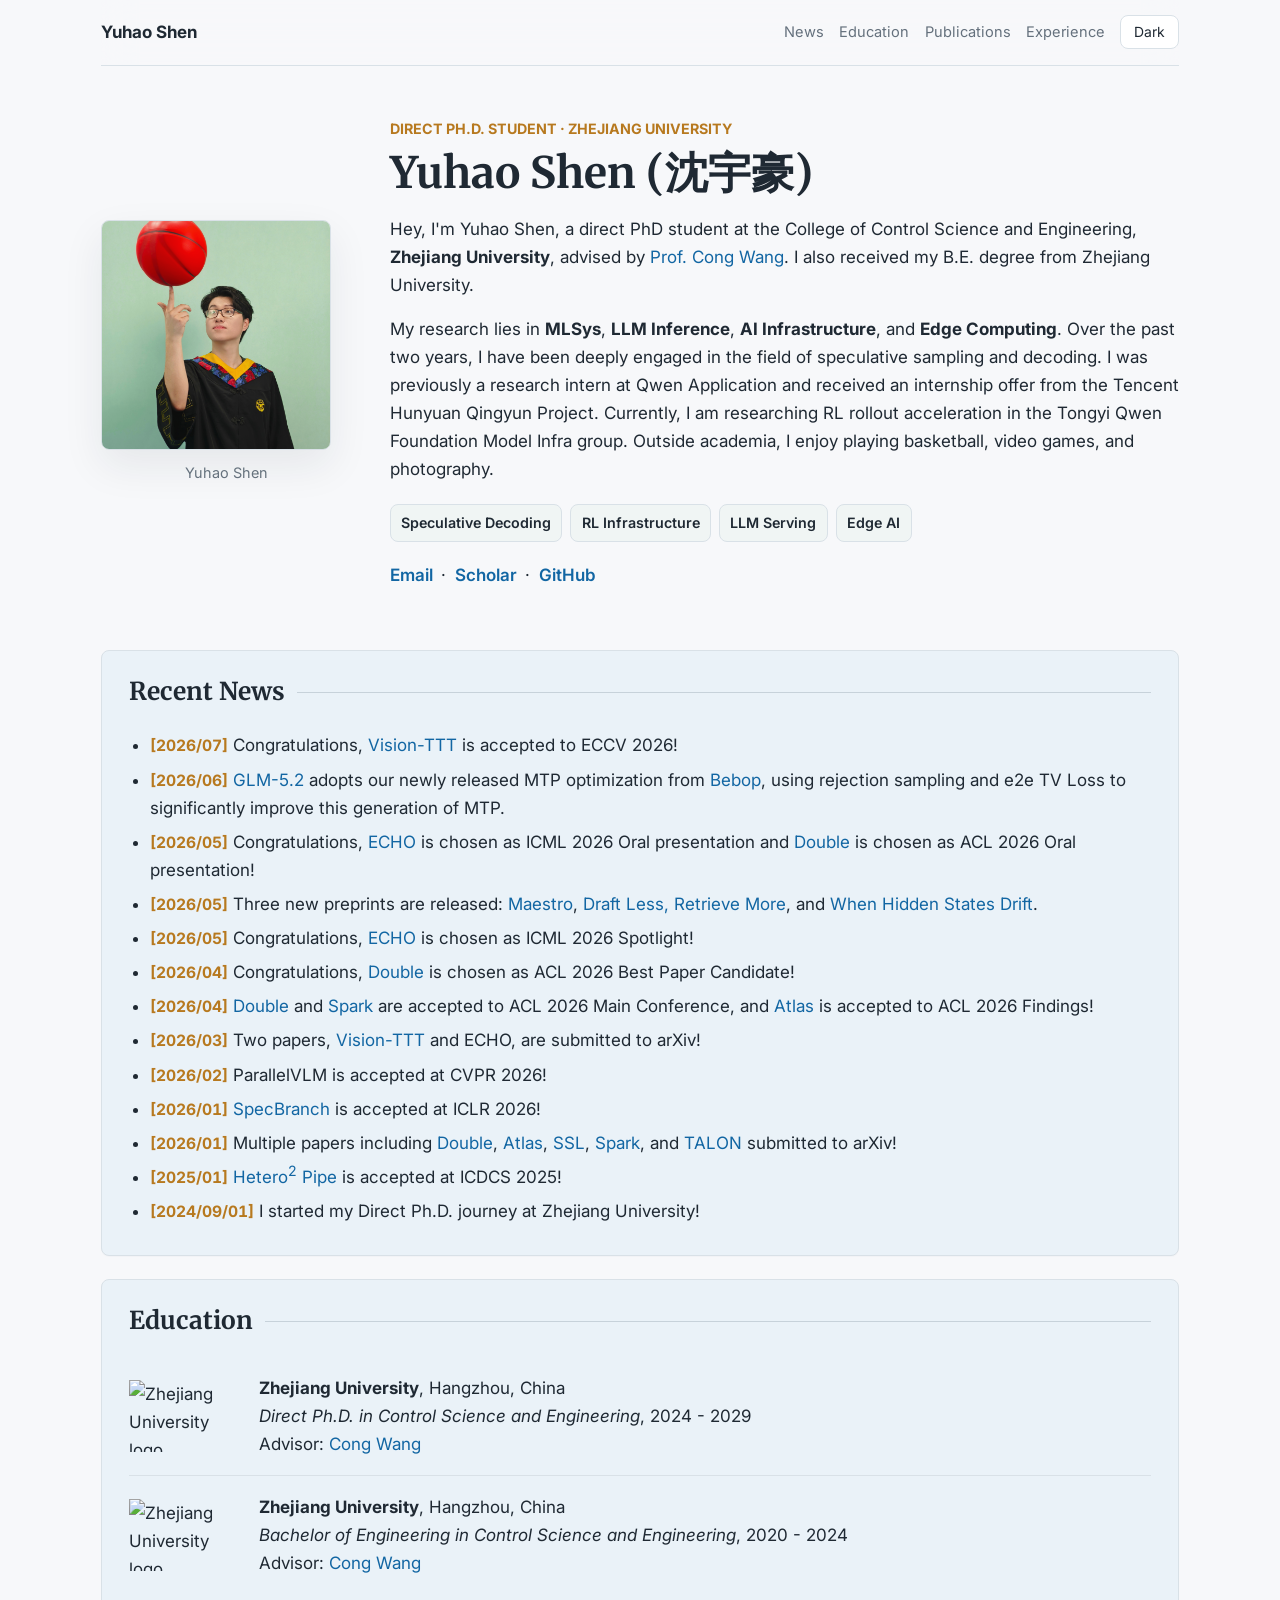
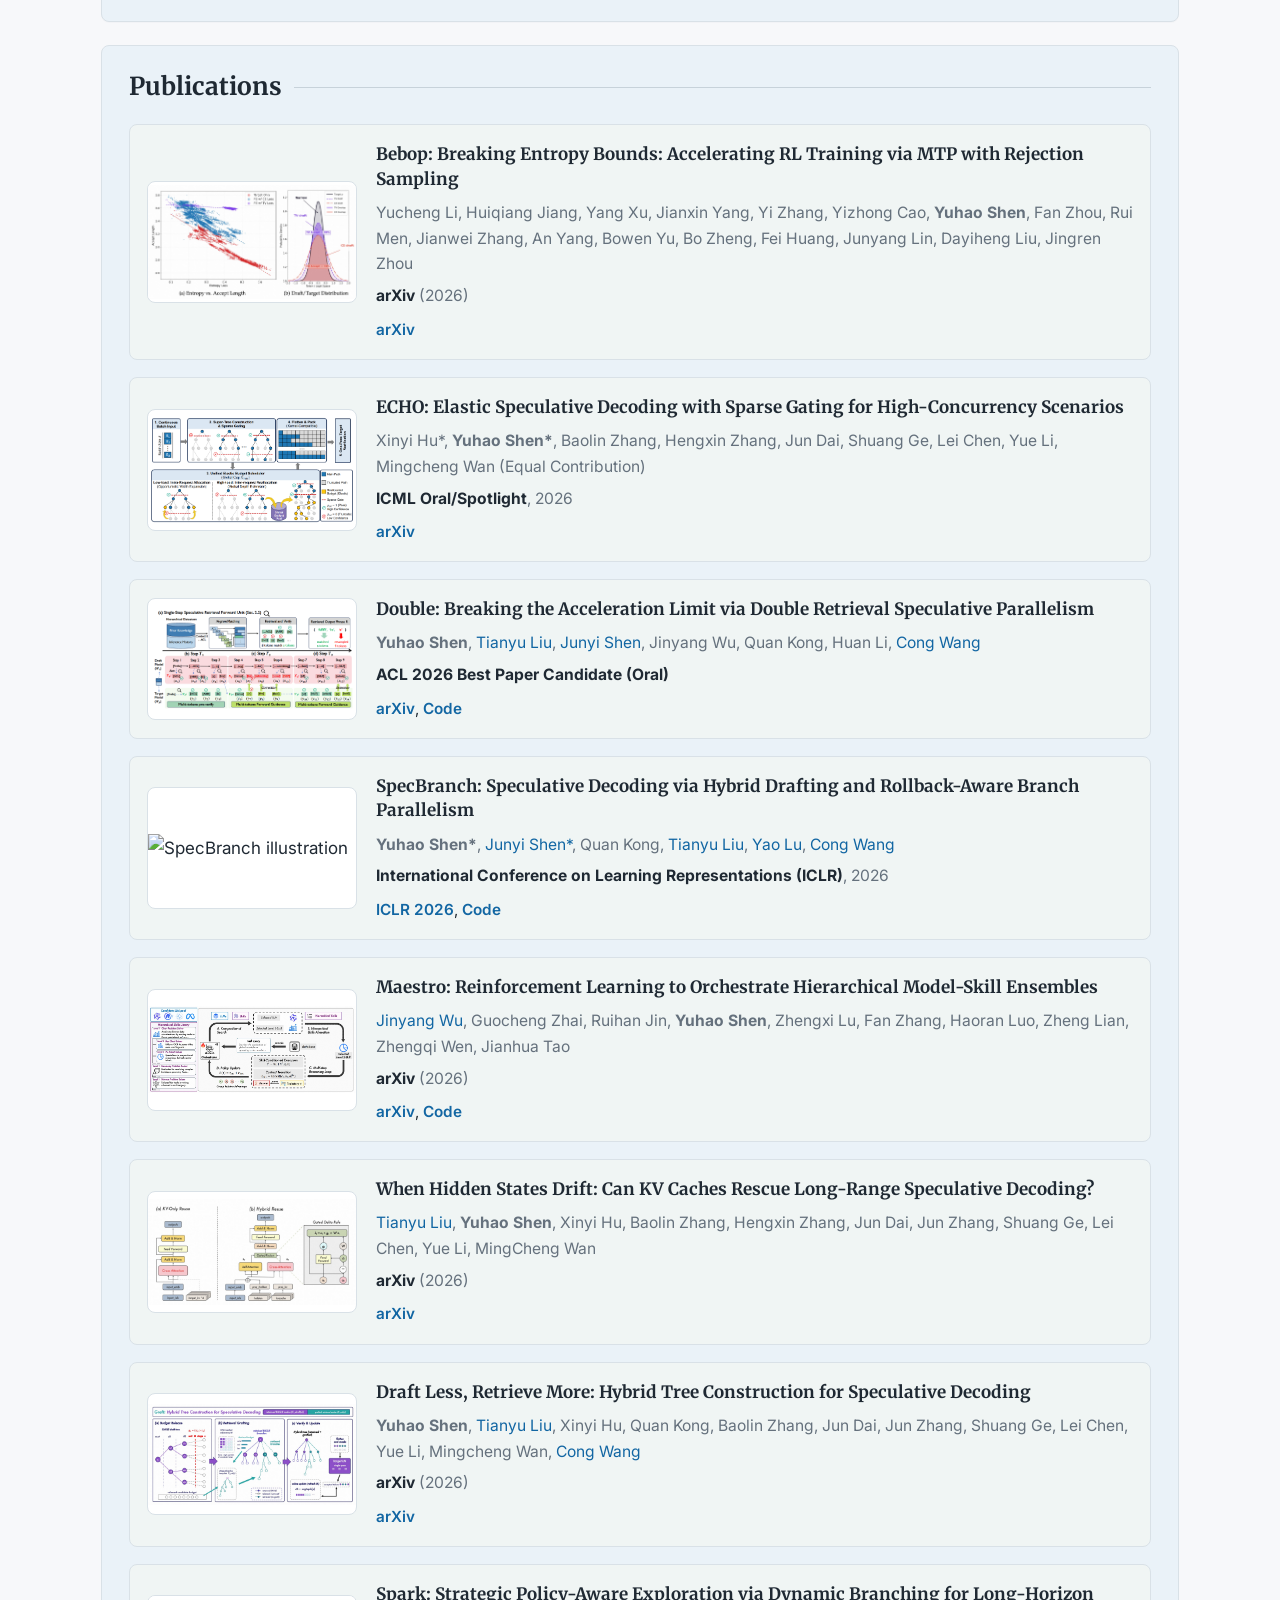
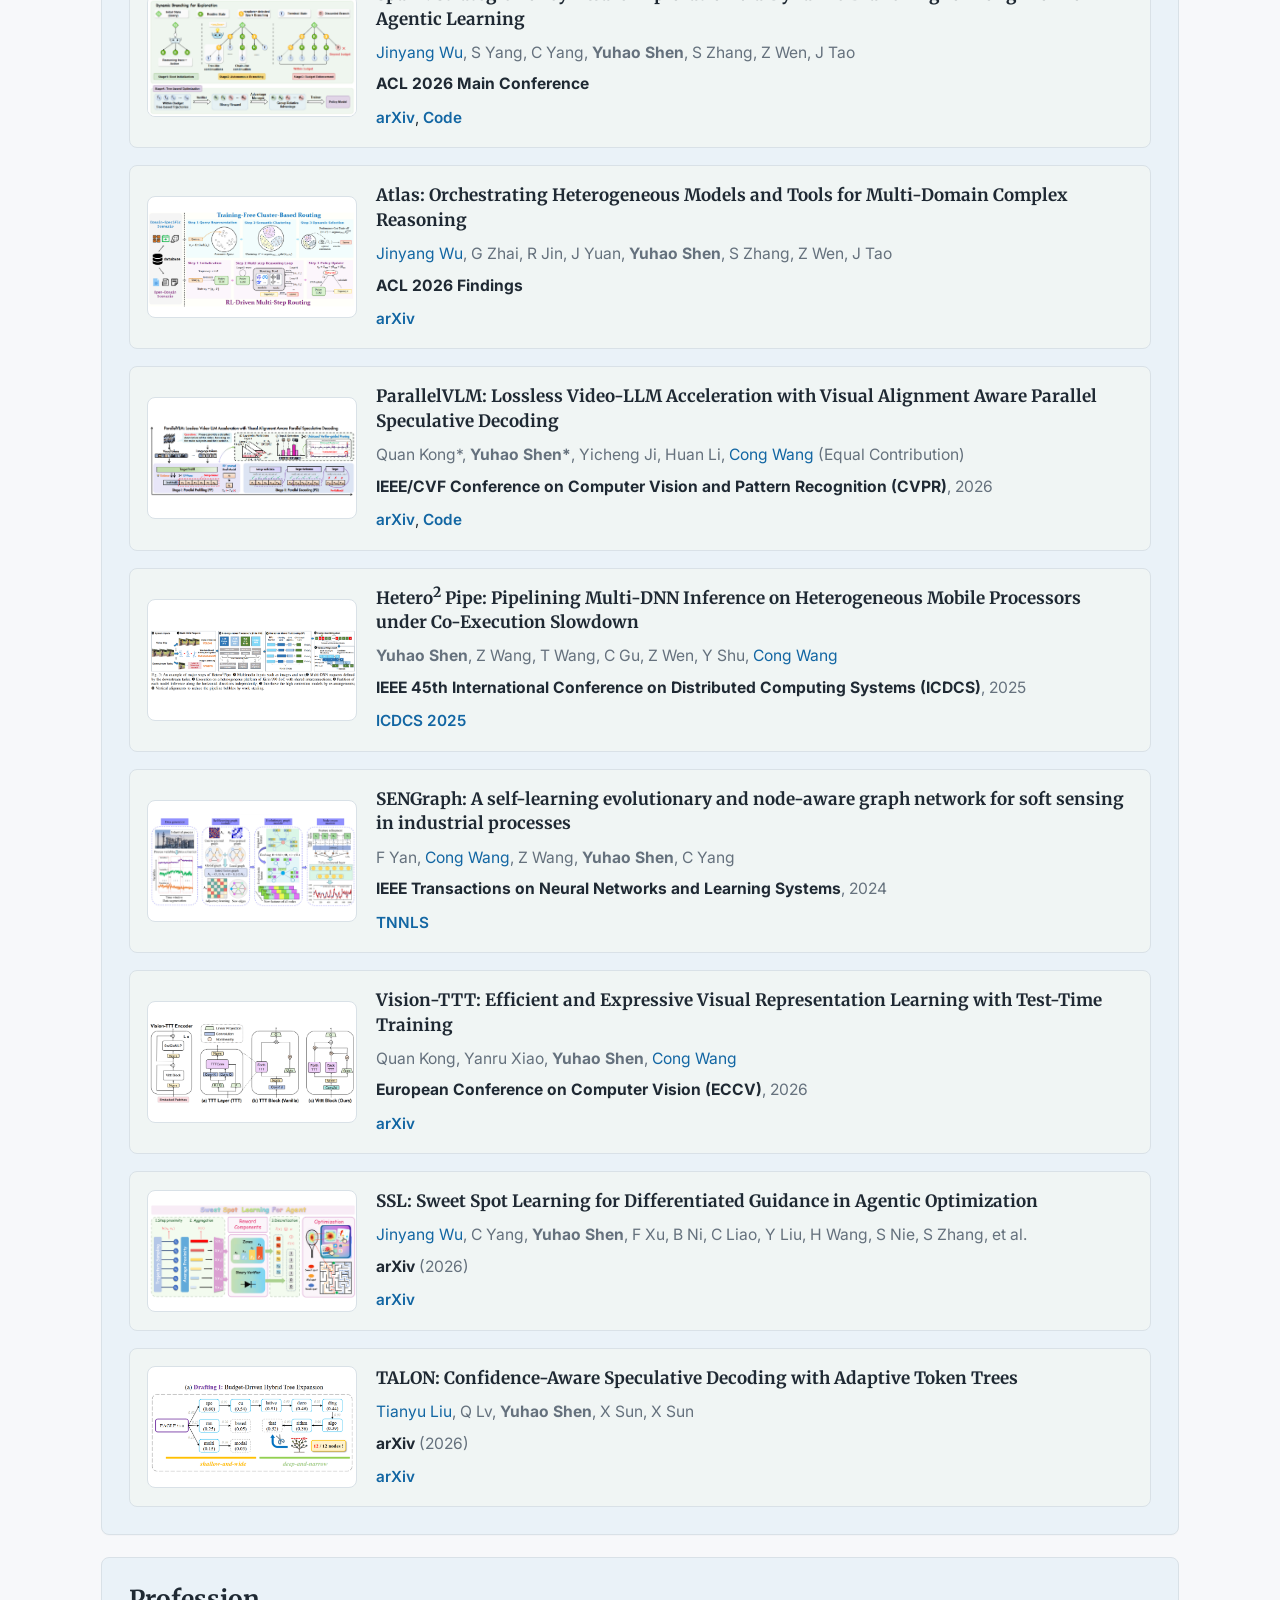
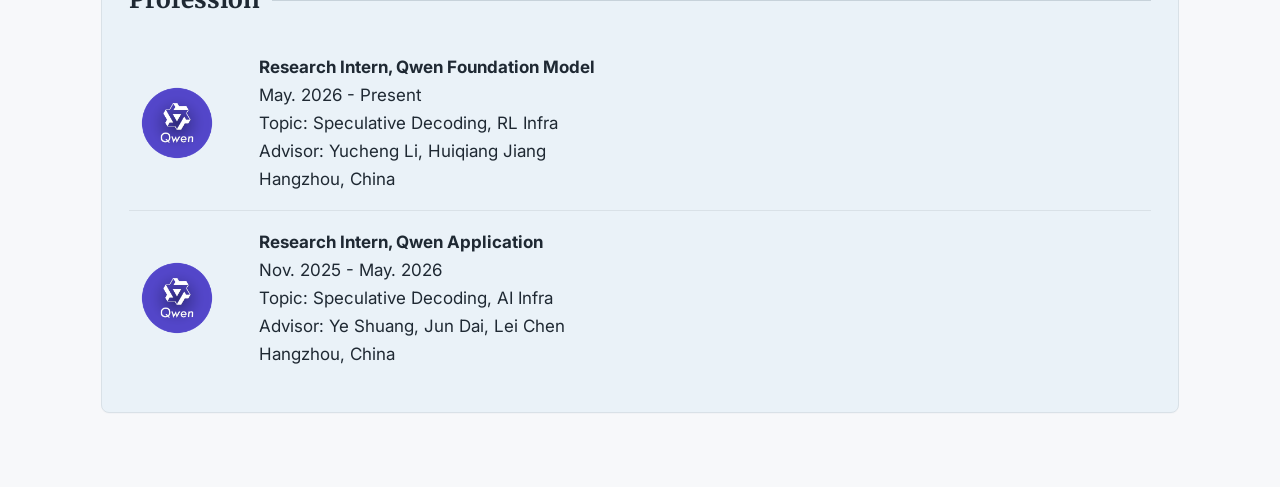
==== index.html @ 91191cd2 "Update index.html with new publications and experience Added recent publications and updated profess" ====
<!DOCTYPE html>
<html lang="en">
<head>
<meta charset="utf-8" />
<title>Yuhao Shen - Academic Homepage</title>
<meta name="author" content="Yuhao Shen - Academic Homepage" />
<meta name="viewport" content="width=device-width, initial-scale=1" />
<meta
name="description"
content="Yuhao Shen (沈宇豪) — PhD student at Zhejiang University. Research in MLSys, LLM Inference, AI Infra, and Edge Computing."
/>

<link rel="icon" href="images/sylvan.png" type="image/jpeg" />

<link rel="preconnect" href="https://fonts.googleapis.com" />
<link rel="preconnect" href="https://fonts.gstatic.com" crossorigin />
<link
href="https://fonts.googleapis.com/css2?family=Inter:wght@400;500;600;700&family=Merriweather:wght@700&display=swap"
rel="stylesheet"
/>

<link rel="stylesheet" href="style.css" />
<meta name="google-site-verification" content="jGZtbzDsMzhTJ9LyRMdwN2F6Ty2op1Zt8nZ1TIKP6ic" />
</head>

<body>
<div class="wrapper">
<nav class="site-nav" aria-label="Primary navigation">
<a href="#name" class="brand">Yuhao Shen</a>
<div class="nav-links">
<a href="#news-heading">News</a>
<a href="#edu-heading">Education</a>
<a href="#pubs-heading">Publications</a>
<a href="#prof-heading">Experience</a>
<button class="mode-toggle" aria-label="Toggle dark mode" title="Toggle dark mode">Dark mode</button>
</div>
</nav>

<header class="personal-intro" aria-labelledby="name">
<figure>
<img src="images/sylvan.png" alt="Portrait of Yuhao Shen" class="profile-img" />
<figcaption class="caption">Yuhao Shen</figcaption>
</figure>
<div>
<p class="eyebrow">Direct Ph.D. Student · Zhejiang University</p>
<h1 id="name" class="name">Yuhao Shen (沈宇豪)</h1>
<p>
Hey, I'm Yuhao Shen, a direct PhD student at the College of Control Science and Engineering,
<strong>Zhejiang University</strong>, advised by
<a href="https://cwang-zju.github.io/">Prof. Cong Wang</a>. I also received my B.E. degree from Zhejiang University.
</p>
<p>
My research lies in <strong>MLSys</strong>, <strong>LLM Inference</strong>, <strong>AI Infrastructure</strong>, and <strong>Edge Computing</strong>. Over the past two years, I have been deeply engaged in the field of speculative sampling and decoding. I was previously a research intern at Qwen Application and received an internship offer from the Tencent Hunyuan Qingyun Project. Currently, I am researching RL rollout acceleration in the Tongyi Qwen Foundation Model Infra group. Outside academia, I enjoy playing basketball, video games, and photography.
</p>
<p class="research-tags" aria-label="Research interests">
<span>Speculative Decoding</span>
<span>RL Infrastructure</span>
<span>LLM Serving</span>
<span>Edge AI</span>
</p>
<p class="links contact-links">
<a href="mailto:riven@zju.edu.cn" aria-label="Email Yuhao">Email</a>
<span aria-hidden="true">·</span>
<a href="https://scholar.google.com/citations?hl=en&view_op=list_works&gmla=AF9nlQsdMchDuK38CHVbZO1jfmz5vIj4iIdiQG4XSdu5_1qf25xn3a2pVOdxedWczCwXKYJRoxBAWXkoalbwnm8R1_ie&user=kYveqcQAAAAJ">Scholar</a>
<span aria-hidden="true">·</span>
<a href="https://github.com/Sylvan820">GitHub</a>
</p>
</div>
</header>

<section class="news" aria-labelledby="news-heading">
<h2 id="news-heading">Recent News</h2>
<ul class="news-list">
<li>
<time datetime="2026-07-02">[2026/07]</time> Congratulations, <a href="https://arxiv.org/abs/2603.00518">Vision-TTT</a> is accepted to ECCV 2026!
</li>
<li>
<time datetime="2026-06-17">[2026/06]</time> <a href="https://z.ai/blog/glm-5.2">GLM-5.2</a> adopts our newly released MTP optimization from <a href="https://arxiv.org/abs/2606.12370">Bebop</a>, using rejection sampling and e2e TV Loss to significantly improve this generation of MTP.
</li>
<li>
<time datetime="2026-05-24">[2026/05]</time> Congratulations, <a href="https://arxiv.org/abs/2604.09603">ECHO</a> is chosen as ICML 2026 Oral presentation and <a href="https://arxiv.org/abs/2601.05524">Double</a> is chosen as ACL 2026 Oral presentation!
</li>
<li>
<time datetime="2026-05-21">[2026/05]</time> Three new preprints are released: <a href="https://arxiv.org/abs/2605.22177">Maestro</a>, <a href="https://arxiv.org/abs/2605.20104">Draft Less, Retrieve More</a>, and <a href="https://arxiv.org/abs/2604.26412">When Hidden States Drift</a>.
</li>
<li>
<time datetime="2026-05-02">[2026/05]</time> Congratulations, <a href="https://arxiv.org/abs/2604.09603">ECHO</a> is chosen as ICML 2026 Spotlight!
</li>
<li>
<time datetime="2026-04-17">[2026/04]</time> Congratulations, <a href="https://arxiv.org/abs/2601.05524">Double</a> is chosen as ACL 2026 Best Paper Candidate!
</li>
<li>
<time datetime="2026-04-07">[2026/04]</time> <a href="https://arxiv.org/abs/2601.05524">Double</a> and <a href="https://arxiv.org/abs/2601.20209">Spark</a> are accepted to ACL 2026 Main Conference, and <a href="https://arxiv.org/abs/2601.03872">Atlas</a> is accepted to ACL 2026 Findings!
</li>
<li>
<time datetime="2026-03-11">[2026/03]</time> Two papers, <a href="https://arxiv.org/abs/2603.00518">Vision-TTT</a> and ECHO, are submitted to arXiv!
</li>
<li>
<time datetime="2026-02-21">[2026/02]</time> ParallelVLM is accepted at CVPR 2026!
</li>
<li>
<time datetime="2026-01-26">[2026/01]</time> <a href="https://arxiv.org/abs/2506.01979">SpecBranch</a> is accepted at ICLR 2026!
</li>
<li>
<time datetime="2026-01-20">[2026/01]</time> Multiple papers including <a href="https://arxiv.org/abs/2601.05524">Double</a>, <a href="https://arxiv.org/abs/2601.03872">Atlas</a>, <a href="https://arxiv.org/abs/2601.22491">SSL</a>, <a href="https://arxiv.org/abs/2601.20209">Spark</a>, and <a href="https://arxiv.org/abs/2601.07353">TALON</a> submitted to arXiv!
</li>
<li>
<time datetime="2025-01-01">[2025/01]</time> <a href="https://ieeexplore.ieee.org/abstract/document/11183832">Hetero<sup>2</sup> Pipe</a> is accepted at ICDCS 2025!
</li>
<li>
<time datetime="2024-09-01">[2024/09/01]</time> I started my Direct Ph.D. journey at Zhejiang University!
</li>
</ul>
</section>

<section class="education" aria-labelledby="edu-heading">
<h2 id="edu-heading">Education</h2>
<table class="edu-table" role="table">
<tbody>
<tr>
<td class="logo-cell">
<img src="images/zju.png" alt="Zhejiang University logo" class="logo-img" />
</td>
<td>
<strong>Zhejiang University</strong>, Hangzhou, China<br />
<em>Direct Ph.D. in Control Science and Engineering</em>, 2024 - 2029<br />
Advisor: <a href="https://cwang-zju.github.io/">Cong Wang</a>
</td>
</tr>
<tr>
<td class="logo-cell">
<img src="images/zju.png" alt="Zhejiang University logo" class="logo-img" />
</td>
<td>
<strong>Zhejiang University</strong>, Hangzhou, China<br />
<em>Bachelor of Engineering in Control Science and Engineering</em>, 2020 - 2024<br />
Advisor: <a href="https://cwang-zju.github.io/">Cong Wang</a>
</td>
</tr>
</tbody>
</table>
</section>

<section class="publications" aria-labelledby="pubs-heading">
<h2 id="pubs-heading">Publications</h2>

<!-- ACCEPTED PAPERS -->
<article class="pub">
<div class="pub-media">
<img src="pubs/bebop.jpg" alt="Bebop MTP illustration" />
</div>
<div class="pub-body">
<h3 class="papertitle">
Bebop: Breaking Entropy Bounds: Accelerating RL Training via MTP with Rejection Sampling
</h3>
<p class="authors">
Yucheng Li, Huiqiang Jiang, Yang Xu, Jianxin Yang, Yi Zhang, Yizhong Cao, <strong>Yuhao Shen</strong>, Fan Zhou, Rui Men, Jianwei Zhang, An Yang, Bowen Yu, Bo Zheng, Fei Huang, Junyang Lin, Dayiheng Liu, Jingren Zhou
</p>
<p class="venue"><em>arXiv</em> (2026)</p>
<p class="links"><a href="https://arxiv.org/abs/2606.12370">arXiv</a></p>
</div>
</article>

<article class="pub">
<div class="pub-media">
<img src="pubs/echo.png" alt="ECHO illustration" />
</div>
<div class="pub-body">
<h3 class="papertitle">
ECHO: Elastic Speculative Decoding with Sparse Gating for High-Concurrency Scenarios
</h3>
<p class="authors">
Xinyi Hu*, <strong>Yuhao Shen*</strong>, Baolin Zhang, Hengxin Zhang, Jun Dai, Shuang Ge, Lei Chen, Yue Li, Mingcheng Wan (Equal Contribution)
</p>
<p class="venue"><em>ICML Oral/Spotlight</em>, 2026</p>
<p class="links"><a href="https://arxiv.org/abs/2604.09603">arXiv</a></p>
</div>
</article>

<article class="pub">
<div class="pub-media">
<img src="pubs/double1.png" alt="Double illustration" />
</div>
<div class="pub-body">
<h3 class="papertitle">
Double: Breaking the Acceleration Limit via Double Retrieval Speculative Parallelism
</h3>
<p class="authors">
<strong>Yuhao Shen</strong>, <a href="https://github.com/smart-lty">Tianyu Liu</a>, <a href="https://j1shen.github.io/">Junyi Shen</a>, Jinyang Wu, Quan Kong, Huan Li, <a href="https://cwang-zju.github.io/">Cong Wang</a>
</p>
<p class="venue"><em>ACL 2026 Best Paper Candidate (Oral)</em></p>
<p class="links"><a href="https://arxiv.org/abs/2601.05524">arXiv</a>, <a href="https://github.com/Sylvan820/Double1">Code</a></p>
</div>
</article>

<article class="pub">
<div class="pub-media">
<img src="pubs/specbranch.png" alt="SpecBranch illustration" />
</div>
<div class="pub-body">
<h3 class="papertitle">
SpecBranch: Speculative Decoding via Hybrid Drafting and Rollback-Aware Branch Parallelism
</h3>
<p class="authors">
<strong>Yuhao Shen*</strong>, <a href="https://j1shen.github.io/">Junyi Shen*</a>, Quan Kong, <a href="https://github.com/smart-lty">Tianyu Liu</a>, <a href="https://yao.lu/">Yao Lu</a>, <a href="https://cwang-zju.github.io/">Cong Wang</a>
</p>
<p class="venue"><em>International Conference on Learning Representations (ICLR)</em>, 2026</p>
<p class="links"><a href="https://openreview.net/forum?id=BrnlCSqO6n">ICLR 2026</a>, <a href="https://github.com/Sylvan820/Specbranch">Code</a></p>
</div>
</article>

<article class="pub">
<div class="pub-media">
<img src="pubs/maestro.jpg" alt="Maestro illustration" />
</div>
<div class="pub-body">
<h3 class="papertitle">
Maestro: Reinforcement Learning to Orchestrate Hierarchical Model-Skill Ensembles
</h3>
<p class="authors">
<a href="https://huggingface.co/Jinyang23/">Jinyang Wu</a>, Guocheng Zhai, Ruihan Jin, <strong>Yuhao Shen</strong>, Zhengxi Lu, Fan Zhang, Haoran Luo, Zheng Lian, Zhengqi Wen, Jianhua Tao
</p>
<p class="venue"><em>arXiv</em> (2026)</p>
<p class="links"><a href="https://arxiv.org/abs/2605.22177">arXiv</a>, <a href="https://github.com/jinyangwu/Maestro">Code</a></p>
</div>
</article>

<article class="pub">
<div class="pub-media">
<img src="pubs/kvshot.jpg" alt="When Hidden States Drift illustration" />
</div>
<div class="pub-body">
<h3 class="papertitle">
When Hidden States Drift: Can KV Caches Rescue Long-Range Speculative Decoding?
</h3>
<p class="authors">
<a href="https://github.com/smart-lty">Tianyu Liu</a>, <strong>Yuhao Shen</strong>, Xinyi Hu, Baolin Zhang, Hengxin Zhang, Jun Dai, Jun Zhang, Shuang Ge, Lei Chen, Yue Li, MingCheng Wan
</p>
<p class="venue"><em>arXiv</em> (2026)</p>
<p class="links"><a href="https://arxiv.org/abs/2604.26412">arXiv</a></p>
</div>
</article>

<article class="pub">
<div class="pub-media">
<img src="pubs/graft.jpg" alt="Draft Less, Retrieve More illustration" />
</div>
<div class="pub-body">
<h3 class="papertitle">
Draft Less, Retrieve More: Hybrid Tree Construction for Speculative Decoding
</h3>
<p class="authors">
<strong>Yuhao Shen</strong>, <a href="https://github.com/smart-lty">Tianyu Liu</a>, Xinyi Hu, Quan Kong, Baolin Zhang, Jun Dai, Jun Zhang, Shuang Ge, Lei Chen, Yue Li, Mingcheng Wan, <a href="https://cwang-zju.github.io/">Cong Wang</a>
</p>
<p class="venue"><em>arXiv</em> (2026)</p>
<p class="links"><a href="https://arxiv.org/abs/2605.20104">arXiv</a></p>
</div>
</article>

<article class="pub">
<div class="pub-media">
<img src="pubs/spark.png" alt="Spark illustration" />
</div>
<div class="pub-body">
<h3 class="papertitle">
Spark: Strategic Policy-Aware Exploration via Dynamic Branching for Long-Horizon Agentic Learning
</h3>
<p class="authors">
<a href="https://huggingface.co/Jinyang23/">Jinyang Wu</a>, S Yang, C Yang, <strong>Yuhao Shen</strong>, S Zhang, Z Wen, J Tao
</p>
<p class="venue"><em>ACL 2026 Main Conference</em></p>
<p class="links"><a href="https://arxiv.org/abs/2601.20209">arXiv</a>, <a href="https://github.com/jinyangwu/SPARK">Code</a></p>
</div>
</article>

<article class="pub">
<div class="pub-media">
<img src="pubs/atlas.png" alt="Atlas illustration" />
</div>
<div class="pub-body">
<h3 class="papertitle">
Atlas: Orchestrating Heterogeneous Models and Tools for Multi-Domain Complex Reasoning
</h3>
<p class="authors">
<a href="https://huggingface.co/Jinyang23/">Jinyang Wu</a>, G Zhai, R Jin, J Yuan, <strong>Yuhao Shen</strong>, S Zhang, Z Wen, J Tao
</p>
<p class="venue"><em>ACL 2026 Findings</em></p>
<p class="links"><a href="https://arxiv.org/abs/2601.03872">arXiv</a></p>
</div>
</article>

<article class="pub">
<div class="pub-media">
<img src="pubs/parallelvlm.png" alt="ParallelVLM illustration" />
</div>
<div class="pub-body">
<h3 class="papertitle">
ParallelVLM: Lossless Video-LLM Acceleration with Visual Alignment Aware Parallel Speculative Decoding
</h3>
<p class="authors">
Quan Kong*, <strong>Yuhao Shen*</strong>, Yicheng Ji, Huan Li, <a href="https://cwang-zju.github.io/">Cong Wang</a> (Equal Contribution)
</p>
<p class="venue"><em>IEEE/CVF Conference on Computer Vision and Pattern Recognition (CVPR)</em>, 2026</p>
<p class="links"><a href="https://arxiv.org/abs/2603.19610">arXiv</a>, <a href="https://github.com/imKQv/ParallelVLM">Code</a></p>
</div>
</article>

<article class="pub">
<div class="pub-media">
<img src="pubs/heteropipe1.png" alt="Hetero 2 Pipe illustration" />
</div>
<div class="pub-body">
<h3 class="papertitle">
Hetero<sup>2</sup> Pipe: Pipelining Multi-DNN Inference on Heterogeneous Mobile Processors under Co-Execution Slowdown
</h3>
<p class="authors">
<strong>Yuhao Shen</strong>, Z Wang, T Wang, C Gu, Z Wen, Y Shu, <a href="https://cwang-zju.github.io/">Cong Wang</a>
</p>
<p class="venue"><em>IEEE 45th International Conference on Distributed Computing Systems (ICDCS)</em>, 2025</p>
<p class="links"><a href="https://ieeexplore.ieee.org/abstract/document/11183832">ICDCS 2025</a></p>
</div>
</article>

<article class="pub">
<div class="pub-media">
<img src="pubs/sengraph.png" alt="SENGraph illustration" />
</div>
<div class="pub-body">
<h3 class="papertitle">
SENGraph: A self-learning evolutionary and node-aware graph network for soft sensing in industrial processes
</h3>
<p class="authors">
F Yan, <a href="https://cwang-zju.github.io/">Cong Wang</a>, Z Wang, <strong>Yuhao Shen</strong>, C Yang
</p>
<p class="venue"><em>IEEE Transactions on Neural Networks and Learning Systems</em>, 2024</p>
<p class="links"><a href="https://ieeexplore.ieee.org/document/10680054/">TNNLS</a></p>
</div>
</article>

<!-- PREPRINTS / ARXIV -->
<article class="pub">
<div class="pub-media">
<img src="pubs/vittt.png" alt="Vision-TTT illustration" />
</div>
<div class="pub-body">
<h3 class="papertitle">
Vision-TTT: Efficient and Expressive Visual Representation Learning with Test-Time Training
</h3>
<p class="authors">
Quan Kong, Yanru Xiao, <strong>Yuhao Shen</strong>, <a href="https://cwang-zju.github.io/">Cong Wang</a>
</p>
<p class="venue"><em>European Conference on Computer Vision (ECCV)</em>, 2026</p>
<p class="links"><a href="https://arxiv.org/abs/2603.00518">arXiv</a></p>
</div>
</article>

<article class="pub">
<div class="pub-media">
<img src="pubs/ssl.png" alt="SSL illustration" />
</div>
<div class="pub-body">
<h3 class="papertitle">
SSL: Sweet Spot Learning for Differentiated Guidance in Agentic Optimization
</h3>
<p class="authors">
<a href="https://huggingface.co/Jinyang23/">Jinyang Wu</a>, C Yang, <strong>Yuhao Shen</strong>, F Xu, B Ni, C Liao, Y Liu, H Wang, S Nie, S Zhang, et al.
</p>
<p class="venue"><em>arXiv</em> (2026)</p>
<p class="links"><a href="https://arxiv.org/abs/2601.22491">arXiv</a></p>
</div>
</article>

<article class="pub">
<div class="pub-media">
<img src="pubs/talon.png" alt="TALON illustration" />
</div>
<div class="pub-body">
<h3 class="papertitle">
TALON: Confidence-Aware Speculative Decoding with Adaptive Token Trees
</h3>
<p class="authors">
<a href="https://github.com/smart-lty">Tianyu Liu</a>, Q Lv, <strong>Yuhao Shen</strong>, X Sun, X Sun
</p>
<p class="venue"><em>arXiv</em> (2026)</p>
<p class="links"><a href="https://arxiv.org/abs/2601.07353">arXiv</a></p>
</div>
</article>

</section>

<section class="profession" aria-labelledby="prof-heading">
<h2 id="prof-heading">Profession</h2>
<table class="prof-table" role="table">
<tbody>
<tr>
<td class="logo-cell">
<img src="images/qwen.png" alt="Qwen Foundation Model logo" class="logo-img" />
</td>
<td>
<strong>Research Intern, Qwen Foundation Model</strong><br />
May. 2026 - Present<br />
Topic: Speculative Decoding, RL Infra<br />
Advisor: Yucheng Li, Huiqiang Jiang<br />
Hangzhou, China
</td>
</tr>
<tr>
<td class="logo-cell">
<img src="images/qwen.png" alt="Qwen Application logo" class="logo-img" />
</td>
<td>
<strong>Research Intern, Qwen Application</strong><br />
Nov. 2025 - May. 2026<br />
Topic: Speculative Decoding, AI Infra<br />
Advisor: Ye Shuang, Jun Dai, Lei Chen<br />
Hangzhou, China
</td>
</tr>
</tbody>
</table>
</section>

</div>

<script>
(function () {
const ROOT = document.documentElement;
const modeBtn = document.querySelector(".mode-toggle");
const MODE_KEY = "theme-preference";

const prefersDark =
window.matchMedia && window.matchMedia("(prefers-color-scheme: dark)").matches;
const savedMode = localStorage.getItem(MODE_KEY);
const startDark = savedMode ? savedMode === "dark" : prefersDark;

function applyMode(dark) {
ROOT.classList.toggle("dark-mode", dark);
if (modeBtn) {
modeBtn.textContent = dark ? "Light" : "Dark";
modeBtn.setAttribute("aria-label", dark ? "Toggle light mode" : "Toggle dark mode");
modeBtn.title = dark ? "Light mode" : "Dark mode";
}
}

applyMode(startDark);

modeBtn &&
modeBtn.addEventListener("click", () => {
const isDark = !ROOT.classList.contains("dark-mode");
applyMode(isDark);
localStorage.setItem(MODE_KEY, isDark ? "dark" : "light");
});
})();
</script>
</body>
</html>
---- style.css ----
:root {
  color-scheme: light;
  --bg: #f7f8fa;
  --surface: #ffffff;
  --surface-soft: #f0f5f4;
  --text: #1f2933;
  --muted: #65717d;
  --border: #d9e1e7;
  --rule: #c7d2da;
  --link: #1266a3;
  --link-hover: #0f766e;
  --accent: #b7791f;
  --shadow: 0 16px 40px rgba(31, 41, 51, 0.08);
}

html.dark-mode {
  color-scheme: dark;
  --bg: #111827;
  --surface: #17202b;
  --surface-soft: #1f2a36;
  --text: #eef2f5;
  --muted: #a9b4bf;
  --border: #334155;
  --rule: #475569;
  --link: #7dd3fc;
  --link-hover: #5eead4;
  --accent: #f4c96b;
  --shadow: 0 18px 44px rgba(0, 0, 0, 0.25);
}

* {
  box-sizing: border-box;
}

html {
  scroll-behavior: smooth;
  font-size: 17px;
}

body {
  margin: 0;
  font-family: "Inter", -apple-system, BlinkMacSystemFont, "Segoe UI", sans-serif;
  font-size: 1rem;
  line-height: 1.65;
  color: var(--text);
  background: var(--bg);
}

a {
  color: var(--link);
  text-decoration: none;
  text-underline-offset: 0.18em;
}

a:hover,
a:focus {
  color: var(--link-hover);
  text-decoration: underline;
}

img {
  display: block;
  max-width: 100%;
  height: auto;
  object-fit: contain;
}

.wrapper {
  max-width: 1120px;
  margin: 0 auto;
  padding: 0 1.25rem 3rem;
}

.site-nav {
  position: sticky;
  top: 0;
  z-index: 10;
  display: flex;
  align-items: center;
  justify-content: space-between;
  gap: 1rem;
  padding: 0.9rem 0;
  background: color-mix(in srgb, var(--bg) 88%, transparent);
  border-bottom: 1px solid var(--border);
  backdrop-filter: blur(16px);
}

.brand {
  font-weight: 700;
  color: var(--text);
}

.nav-links {
  display: flex;
  align-items: center;
  gap: 0.9rem;
  font-size: 0.86rem;
}

.nav-links a {
  color: var(--muted);
}

.nav-links a:hover,
.nav-links a:focus {
  color: var(--text);
  text-decoration: none;
}

.mode-toggle {
  min-height: 2rem;
  padding: 0 0.75rem;
  border: 1px solid var(--border);
  border-radius: 8px;
  color: var(--text);
  background: var(--surface);
  font: inherit;
  font-size: 0.82rem;
  cursor: pointer;
}

.mode-toggle:hover {
  border-color: var(--rule);
}

.personal-intro {
  display: grid;
  grid-template-columns: minmax(180px, 250px) minmax(0, 1fr);
  gap: 2.25rem;
  align-items: center;
  padding: 3rem 0 2.25rem;
}

.personal-intro figure {
  margin: 0;
}

.profile-img {
  width: 230px;
  aspect-ratio: 1;
  border-radius: 8px;
  object-fit: cover;
  border: 1px solid var(--border);
  box-shadow: var(--shadow);
}

.caption {
  margin-top: 0.65rem;
  color: var(--muted);
  font-size: 0.85rem;
  text-align: center;
}

.eyebrow {
  margin: 0 0 0.45rem;
  color: var(--accent);
  font-size: 0.84rem;
  font-weight: 700;
  text-transform: uppercase;
}

h1.name,
h2,
.papertitle {
  font-family: "Merriweather", Georgia, serif;
}

h1.name {
  margin: 0 0 1rem;
  font-size: 2.55rem;
  line-height: 1.15;
}

h2 {
  display: flex;
  align-items: center;
  gap: 0.75rem;
  margin: 0 0 1.2rem;
  font-size: 1.45rem;
  line-height: 1.25;
}

h2::after {
  content: "";
  flex: 1;
  height: 1px;
  background: var(--rule);
}

p {
  margin: 0 0 0.95rem;
}

.research-tags {
  display: flex;
  flex-wrap: wrap;
  gap: 0.5rem;
  margin: 1.25rem 0 1.1rem;
}

.research-tags span {
  padding: 0.35rem 0.6rem;
  border: 1px solid var(--border);
  border-radius: 8px;
  color: var(--text);
  background: var(--surface-soft);
  font-size: 0.84rem;
  font-weight: 600;
}

.links a {
  font-weight: 600;
}

.contact-links {
  display: flex;
  align-items: center;
  flex-wrap: wrap;
  gap: 0.5rem;
  margin-bottom: 0;
}

section {
  margin: 1.35rem 0;
  padding: 1.55rem;
  border: 1px solid var(--border);
  border-radius: 8px;
  background: #eaf2f8;
  box-shadow: 0 1px 0 rgba(31, 41, 51, 0.02);
}

.news-list {
  list-style: disc;
  padding-left: 1.25rem;
  margin: 0;
}

.news {
  background: #eaf2f8;
}

html.dark-mode .news {
  background: #162032;
}

html.dark-mode section {
  background: #162032;
}

.news-list li {
  display: list-item;
  padding: 0.18rem 0;
  border-bottom: 0;
}

.news-list time {
  color: var(--accent);
  display: inline;
  font-size: 0.92rem;
  font-weight: 700;
  font-variant-numeric: tabular-nums;
}

.edu-table,
.prof-table {
  width: 100%;
  border-collapse: collapse;
}

.edu-table tr,
.prof-table tr {
  border-bottom: 1px solid var(--border);
}

.edu-table tr:last-child,
.prof-table tr:last-child {
  border-bottom: 0;
}

.edu-table td,
.prof-table td {
  vertical-align: middle;
  padding: 1rem 0;
}

.logo-cell {
  width: 130px;
  padding-right: 1.2rem !important;
}

.logo-img {
  width: 96px;
  max-height: 72px;
  object-fit: contain;
}

.publications {
  display: grid;
  gap: 1rem;
}

.publications h2 {
  margin-bottom: 0.25rem;
}

.publications .pub {
  display: grid;
  grid-template-columns: 210px minmax(0, 1fr);
  gap: 1.15rem;
  align-items: center;
  padding: 1rem;
  border: 1px solid var(--border);
  border-radius: 8px;
  background: var(--surface-soft);
}

.pub-media {
  display: flex;
  align-items: center;
  justify-content: center;
  min-height: 122px;
  border: 1px solid var(--border);
  border-radius: 8px;
  background: var(--surface);
  overflow: hidden;
}

.pub-media img {
  width: 100%;
  max-height: 150px;
  object-fit: contain;
}

.pub-body {
  min-width: 0;
}

.papertitle {
  margin: 0 0 0.5rem;
  font-size: 1rem;
  line-height: 1.45;
}

.authors,
.venue,
.summary {
  margin: 0.35rem 0;
  color: var(--muted);
  font-size: 0.92rem;
}

.venue em {
  color: var(--text);
  font-style: normal;
  font-weight: 700;
}

.pub .links {
  margin: 0.45rem 0 0;
  font-size: 0.9rem;
}

sup {
  line-height: 0;
}

@media (max-width: 760px) {
  html {
    font-size: 16px;
  }

  .wrapper {
    padding-inline: 1rem;
  }

  .site-nav {
    align-items: flex-start;
    flex-direction: column;
  }

  .nav-links {
    width: 100%;
    flex-wrap: wrap;
  }

  .personal-intro {
    grid-template-columns: 1fr;
    gap: 1.4rem;
    padding-top: 2rem;
  }

  .profile-img {
    width: min(230px, 100%);
  }

  h1.name {
    font-size: 2rem;
  }

  section {
    padding: 1rem;
  }

  .publications .pub {
    grid-template-columns: 1fr;
  }

  .logo-cell {
    width: 96px;
  }
}

@media (max-width: 520px) {
  .edu-table td,
  .prof-table td {
    display: block;
    padding: 0.45rem 0;
  }

  .logo-cell {
    width: auto;
    padding-right: 0 !important;
  }

  .logo-img {
    margin: 0;
  }
}

@media print {
  .site-nav,
  .mode-toggle {
    display: none;
  }

  body,
  section,
  .publications .pub,
  .pub-media {
    color: #000;
    background: #fff;
    box-shadow: none;
  }

  a {
    color: #000;
    text-decoration: underline;
  }
}
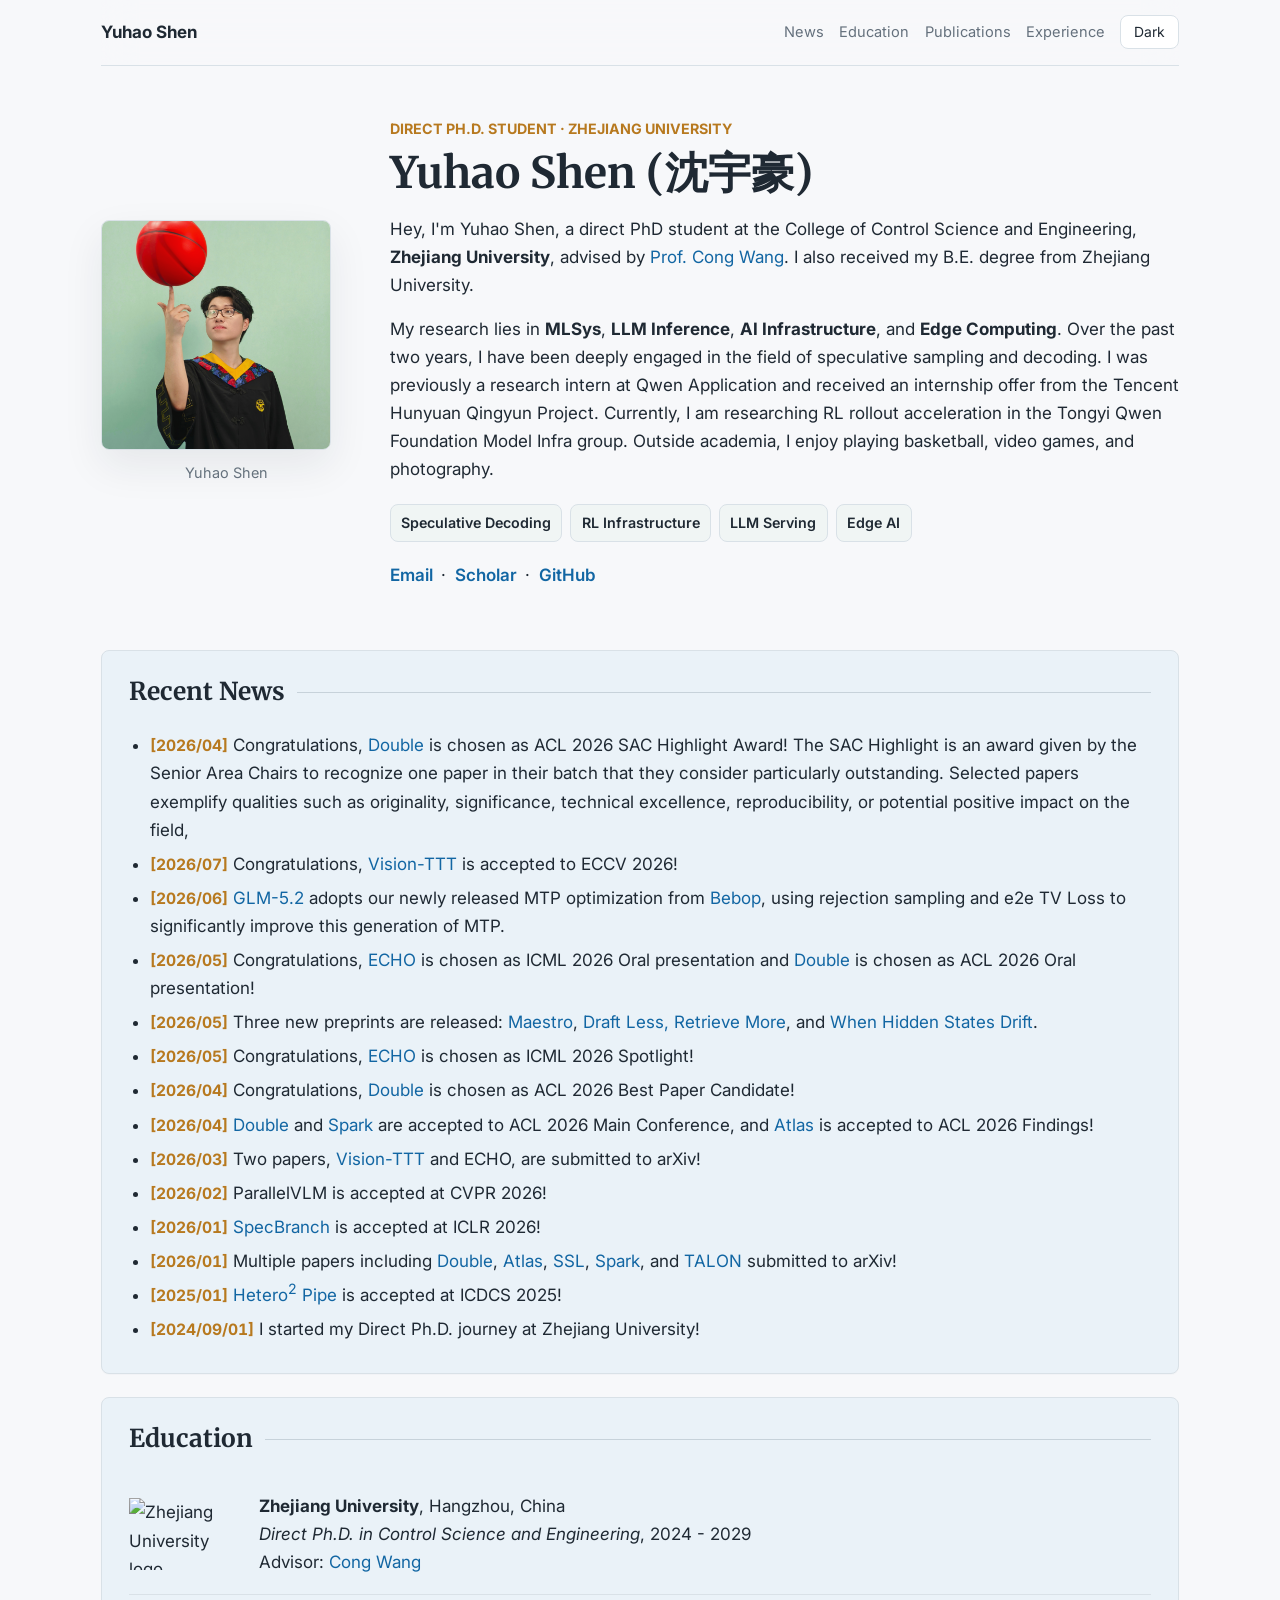
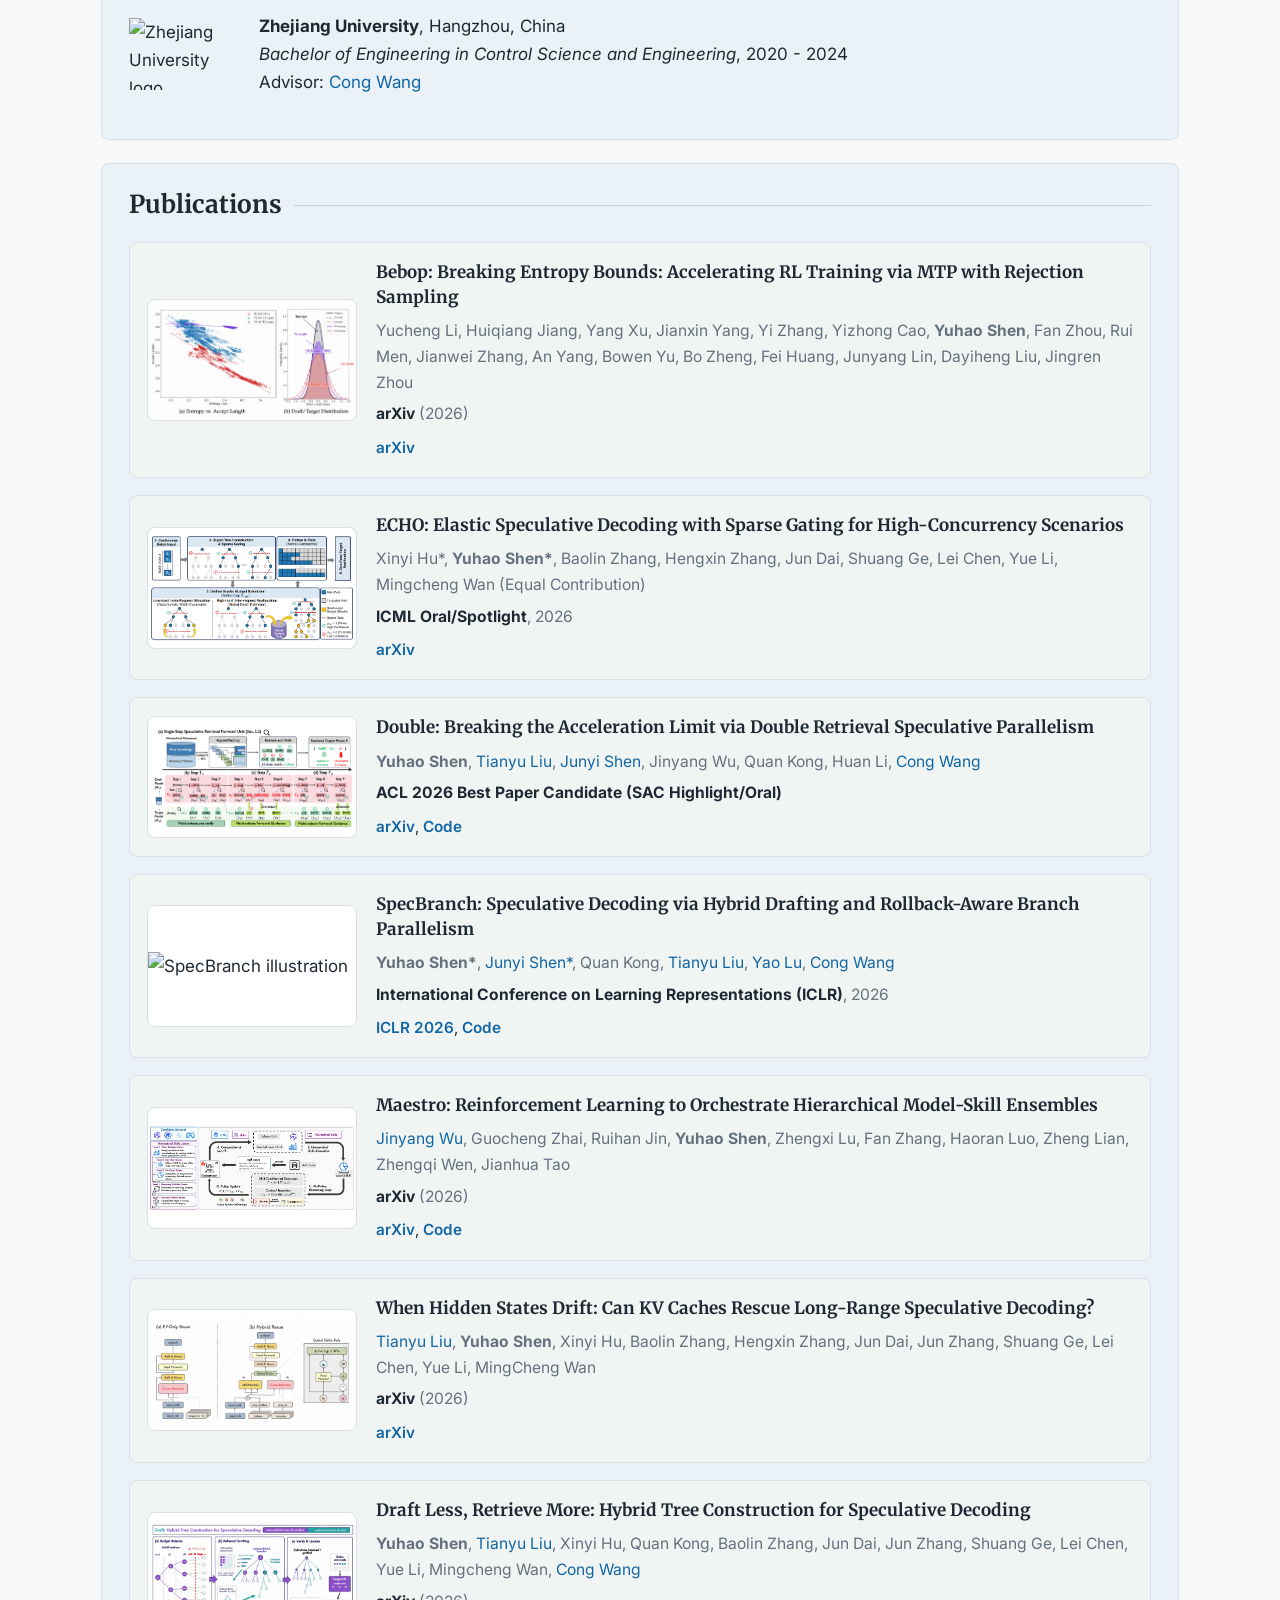
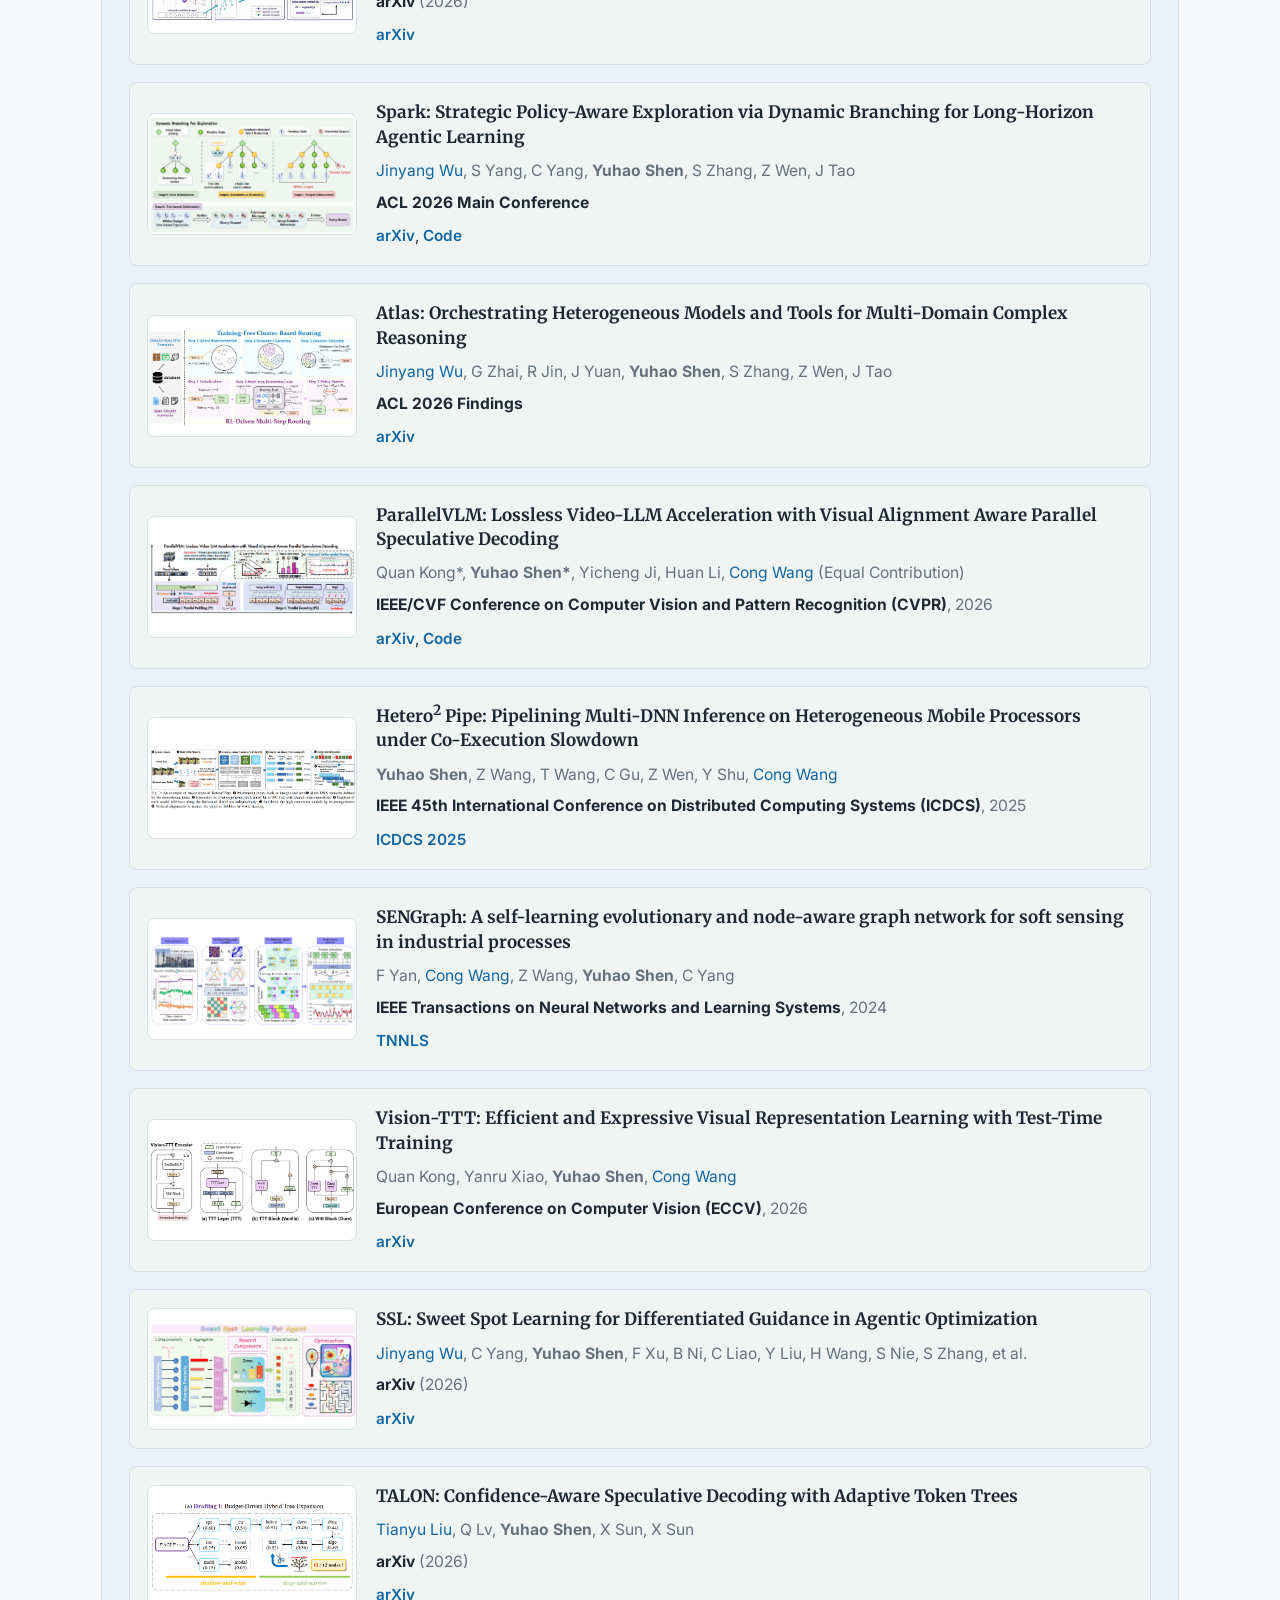
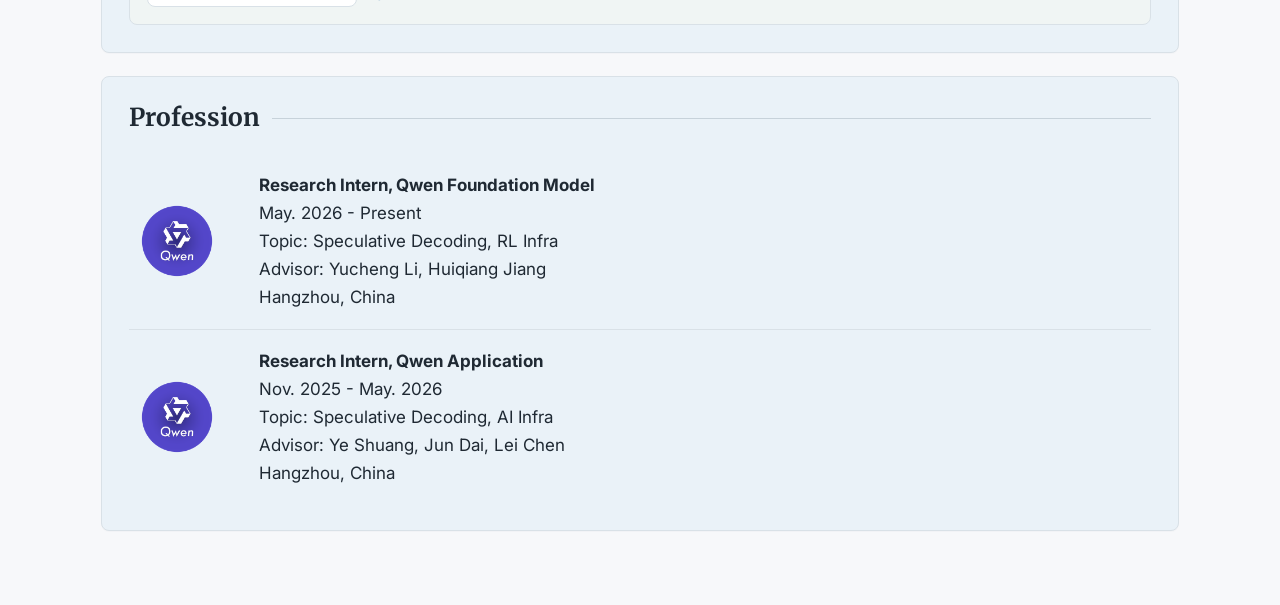
==== commit 2c7d2549: "Update index.html" ====
--- a/index.html
+++ b/index.html
@@ -72,6 +72,9 @@
 <h2 id="news-heading">Recent News</h2>
 <ul class="news-list">
 <li>
+<time datetime="2026-04-17">[2026/04]</time> Congratulations, <a href="https://arxiv.org/abs/2601.05524">Double</a> is chosen as ACL 2026 SAC Highlight Award! The SAC Highlight is an award given by the Senior Area Chairs to recognize one paper in their batch that they consider particularly outstanding. Selected papers exemplify qualities such as originality, significance, technical excellence, reproducibility, or potential positive impact on the field,
+</li>
+<li>
 <time datetime="2026-07-02">[2026/07]</time> Congratulations, <a href="https://arxiv.org/abs/2603.00518">Vision-TTT</a> is accepted to ECCV 2026!
 </li>
 <li>
@@ -188,7 +191,7 @@
 <p class="authors">
 <strong>Yuhao Shen</strong>, <a href="https://github.com/smart-lty">Tianyu Liu</a>, <a href="https://j1shen.github.io/">Junyi Shen</a>, Jinyang Wu, Quan Kong, Huan Li, <a href="https://cwang-zju.github.io/">Cong Wang</a>
 </p>
-<p class="venue"><em>ACL 2026 Best Paper Candidate (Oral)</em></p>
+<p class="venue"><em>ACL 2026 Best Paper Candidate (SAC Highlight/Oral)</em></p>
 <p class="links"><a href="https://arxiv.org/abs/2601.05524">arXiv</a>, <a href="https://github.com/Sylvan820/Double1">Code</a></p>
 </div>
 </article>
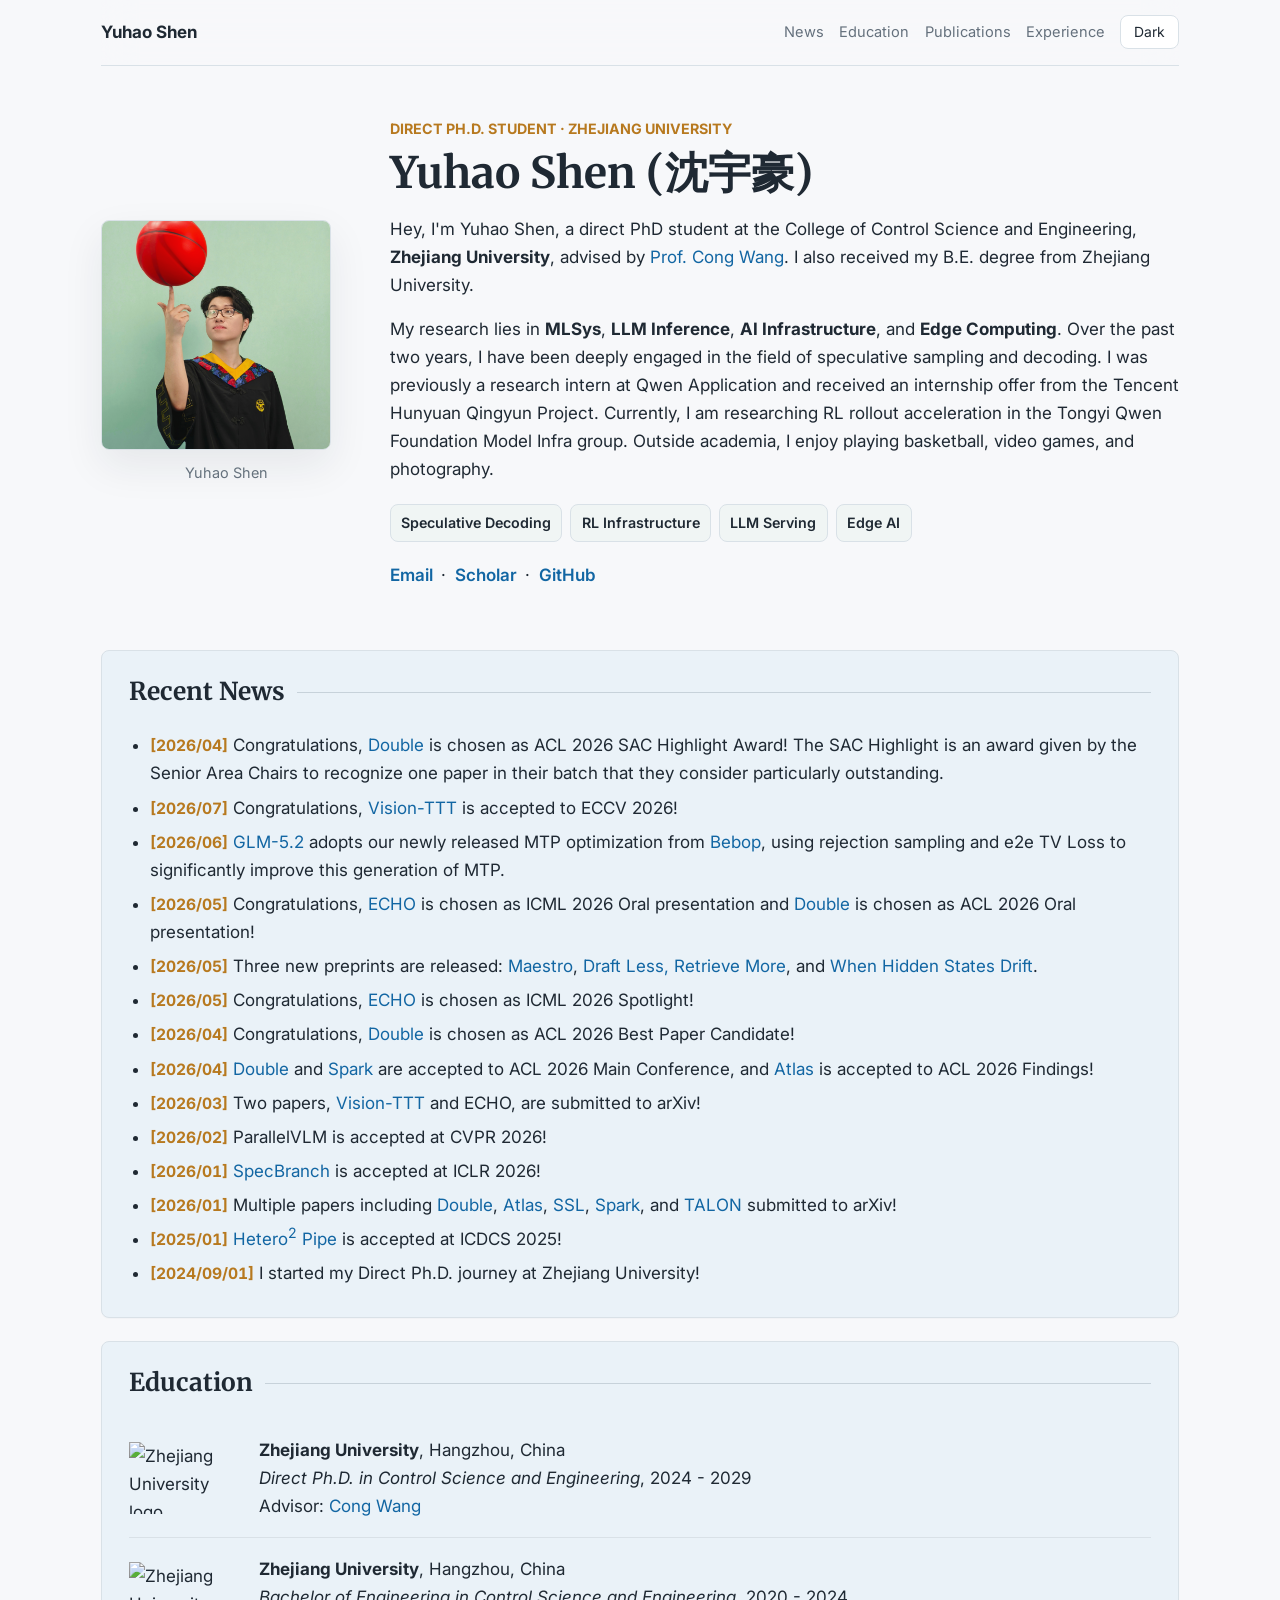
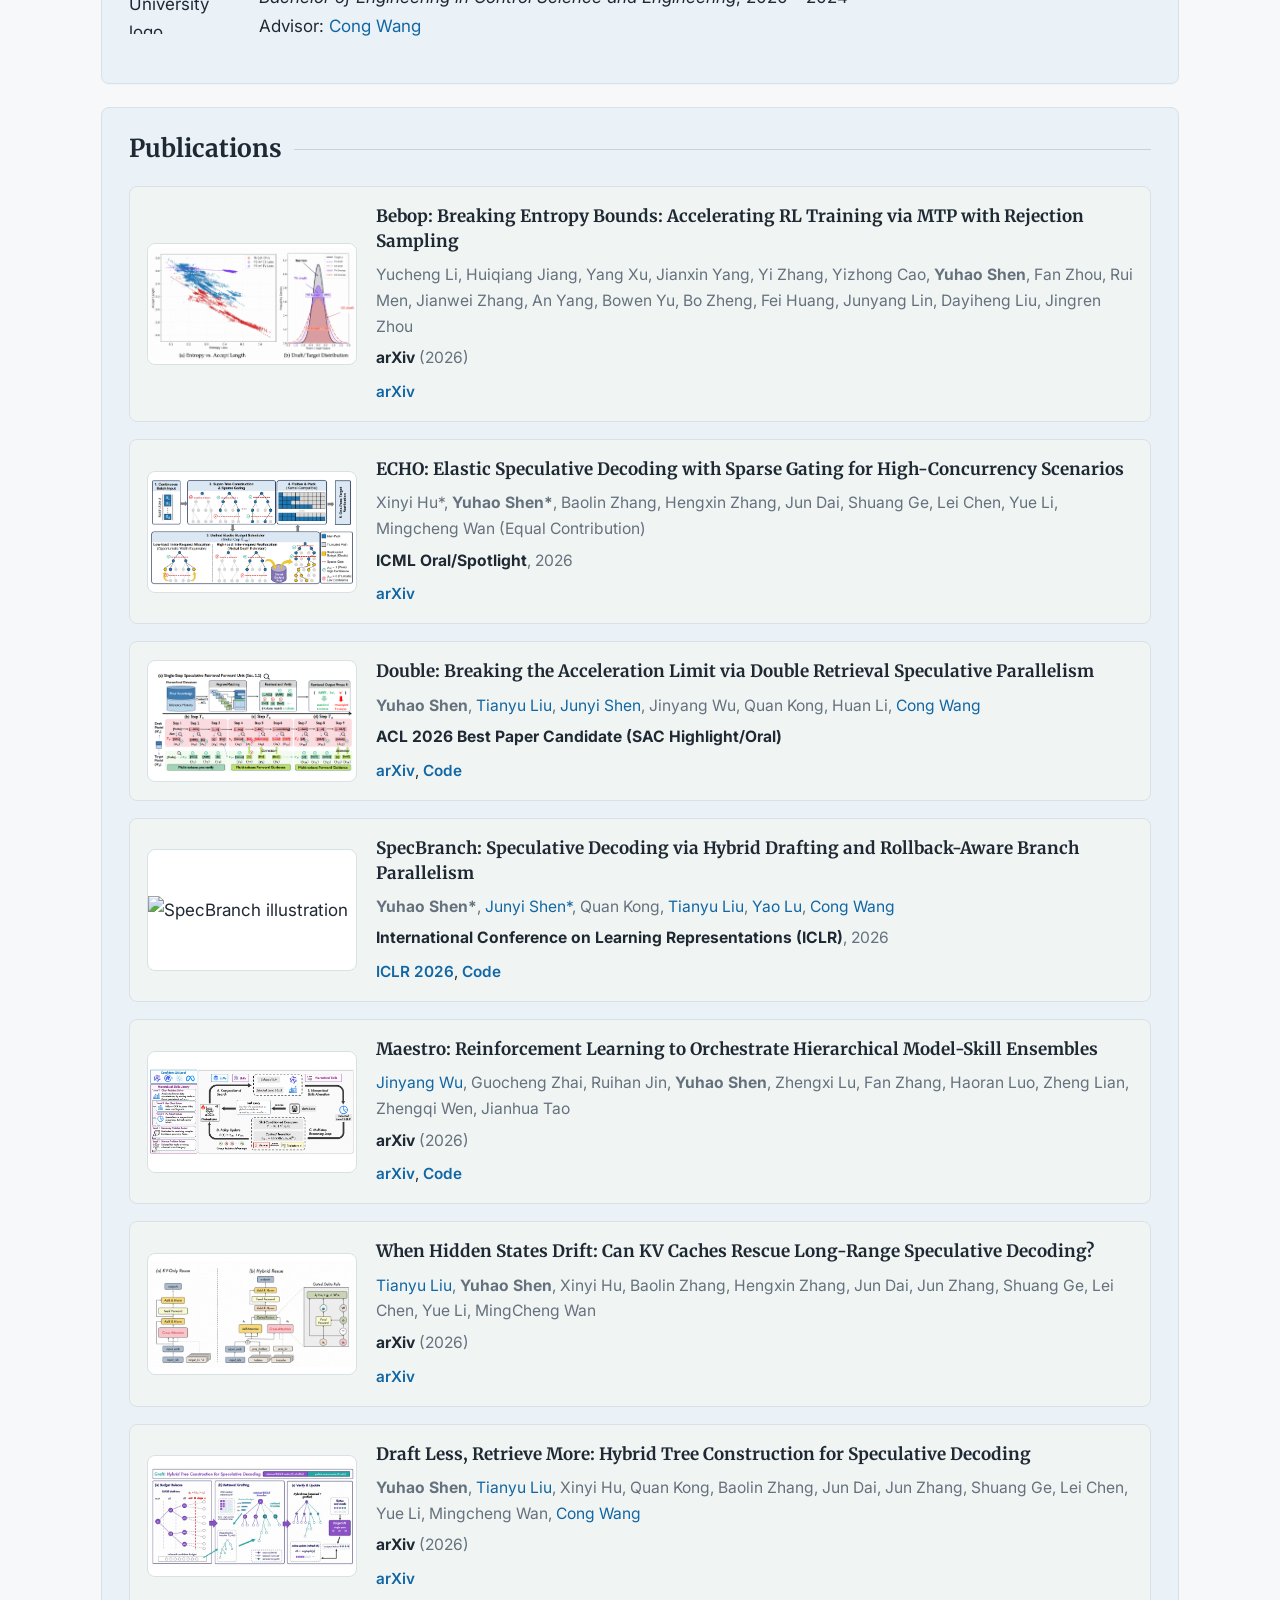
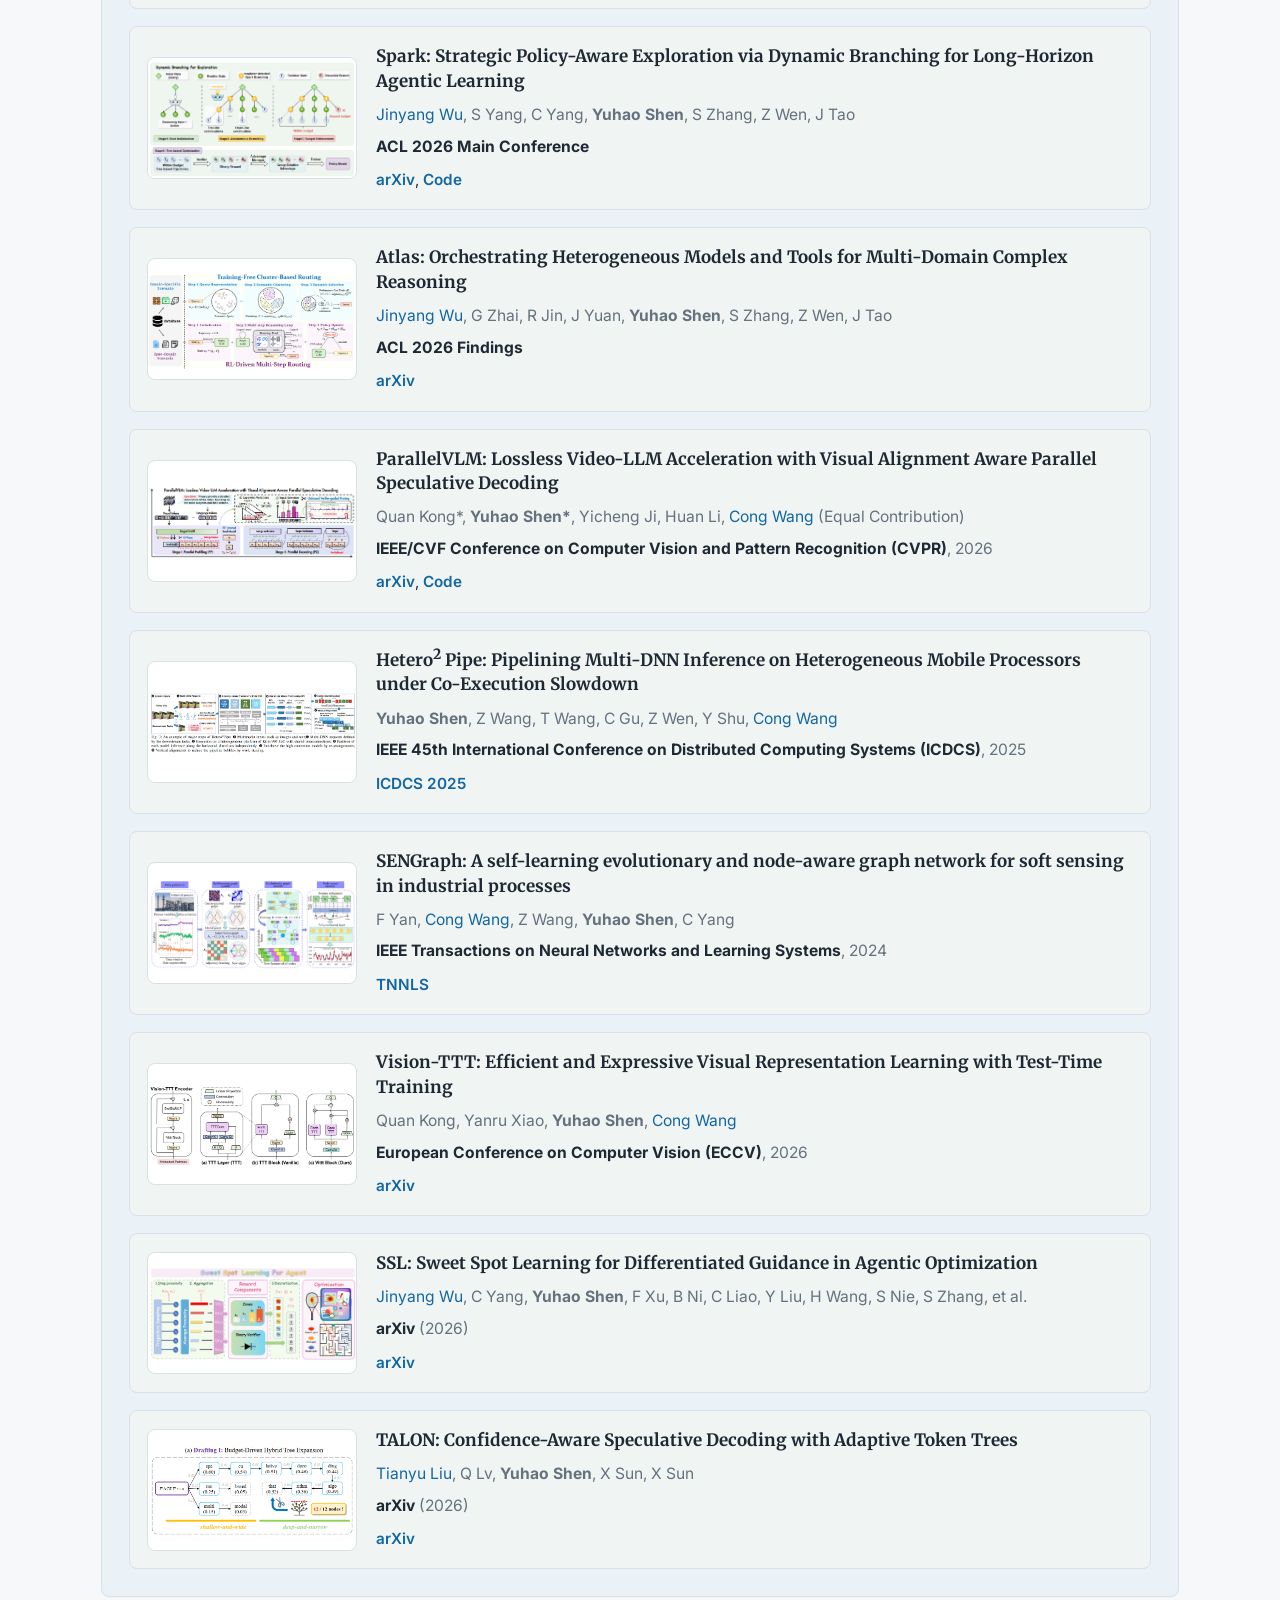
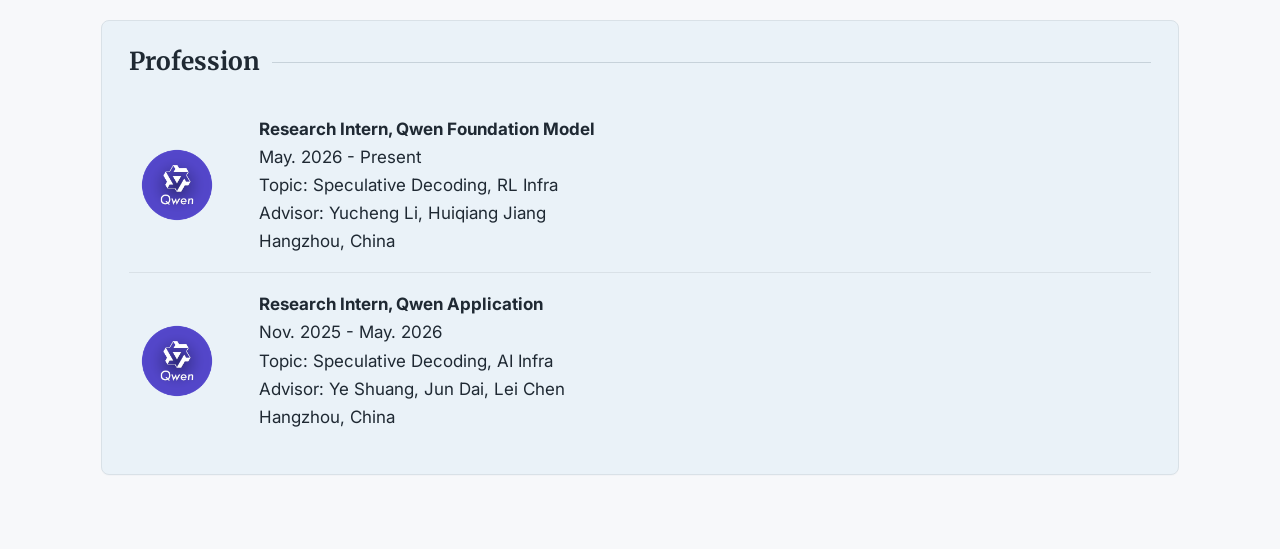
==== commit 9a56875e: "Update index.html" ====
--- a/index.html
+++ b/index.html
@@ -72,7 +72,7 @@
 <h2 id="news-heading">Recent News</h2>
 <ul class="news-list">
 <li>
-<time datetime="2026-04-17">[2026/04]</time> Congratulations, <a href="https://arxiv.org/abs/2601.05524">Double</a> is chosen as ACL 2026 SAC Highlight Award! The SAC Highlight is an award given by the Senior Area Chairs to recognize one paper in their batch that they consider particularly outstanding. Selected papers exemplify qualities such as originality, significance, technical excellence, reproducibility, or potential positive impact on the field,
+<time datetime="2026-04-17">[2026/04]</time> Congratulations, <a href="https://arxiv.org/abs/2601.05524">Double</a> is chosen as ACL 2026 SAC Highlight Award! The SAC Highlight is an award given by the Senior Area Chairs to recognize one paper in their batch that they consider particularly outstanding.
 </li>
 <li>
 <time datetime="2026-07-02">[2026/07]</time> Congratulations, <a href="https://arxiv.org/abs/2603.00518">Vision-TTT</a> is accepted to ECCV 2026!
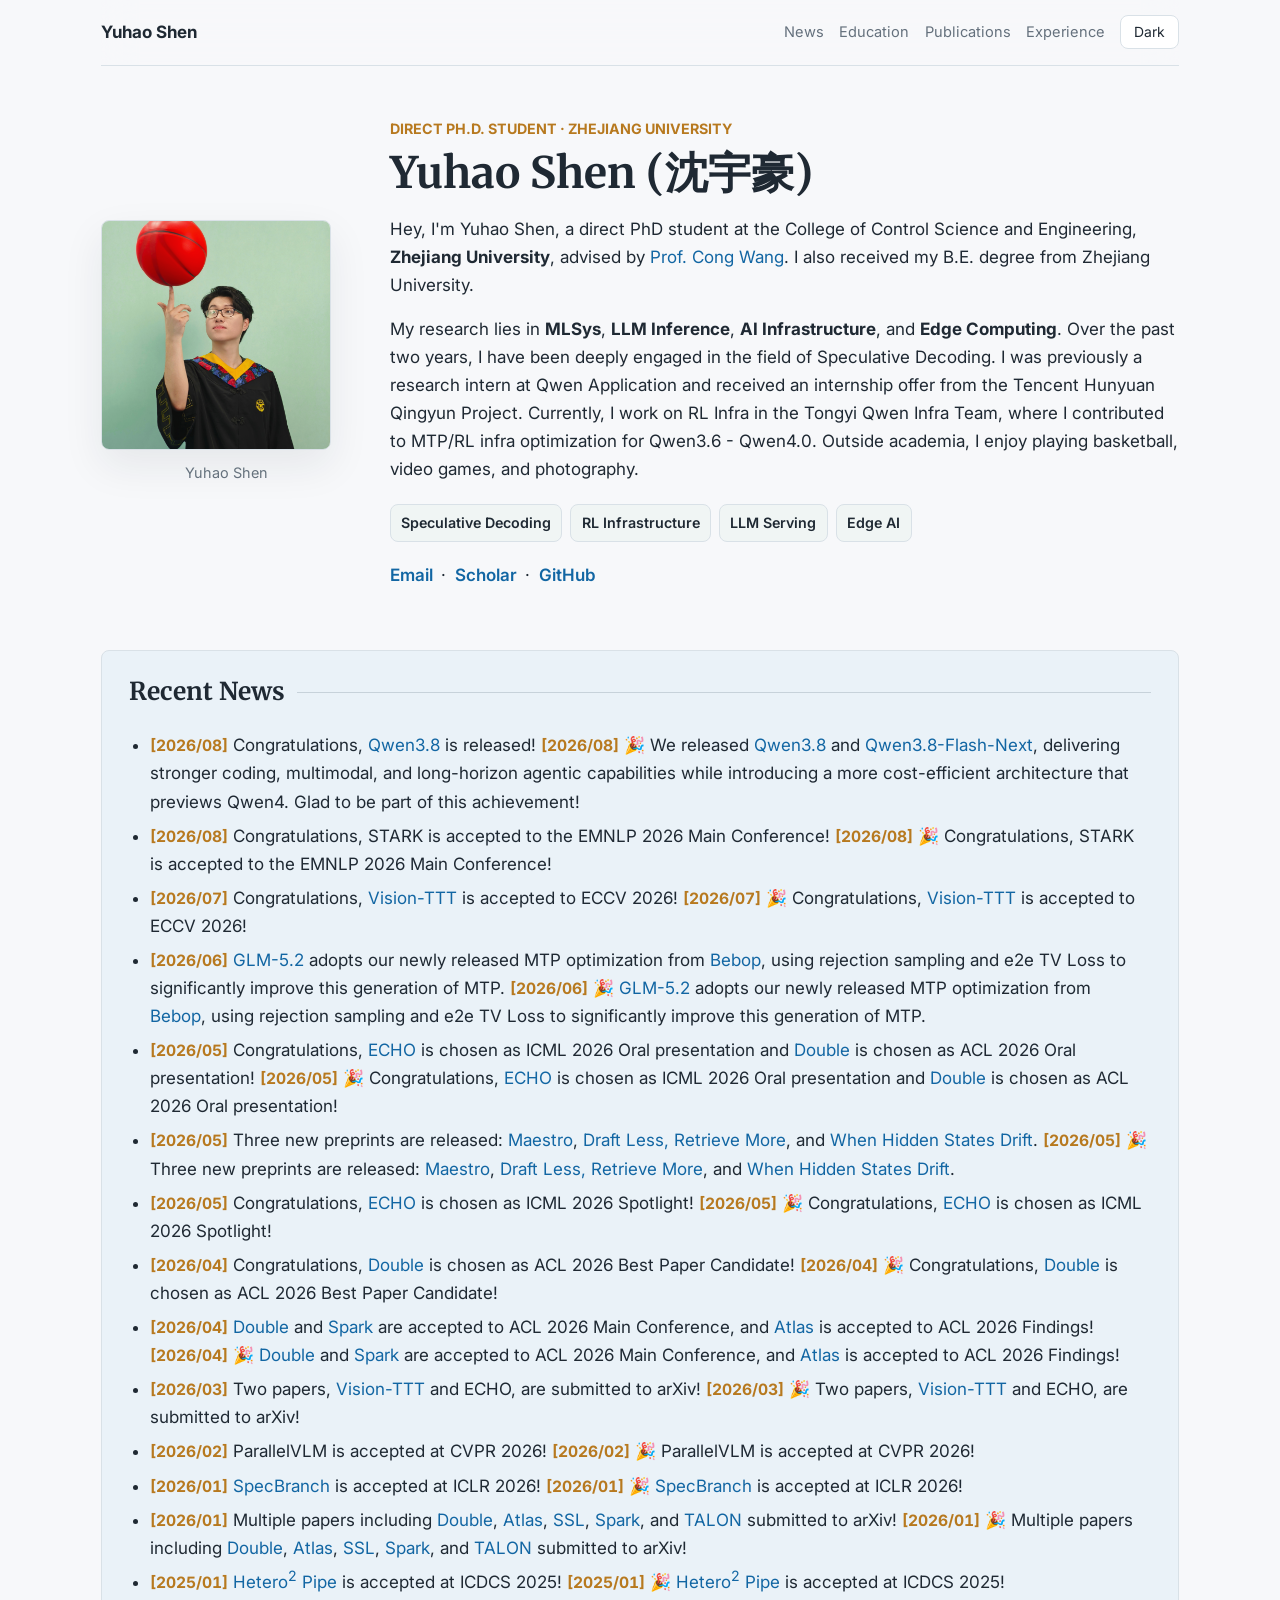
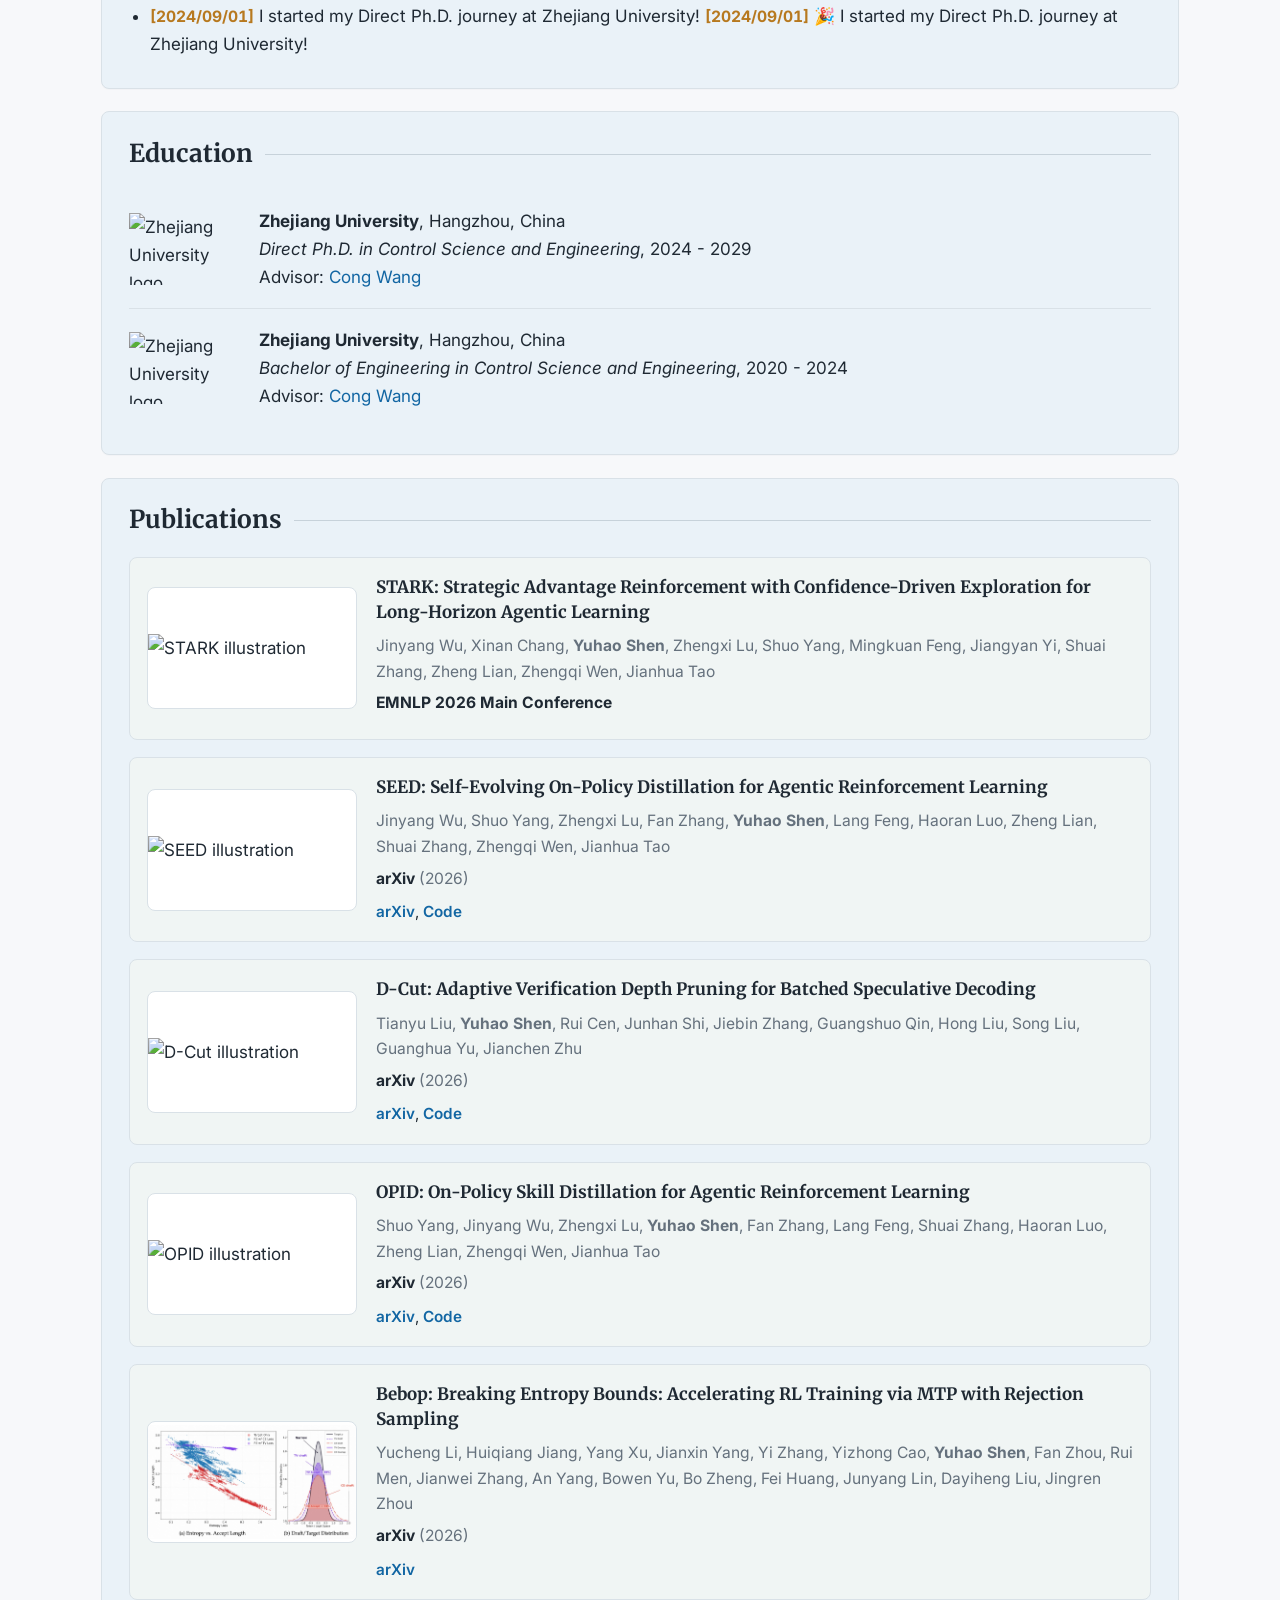
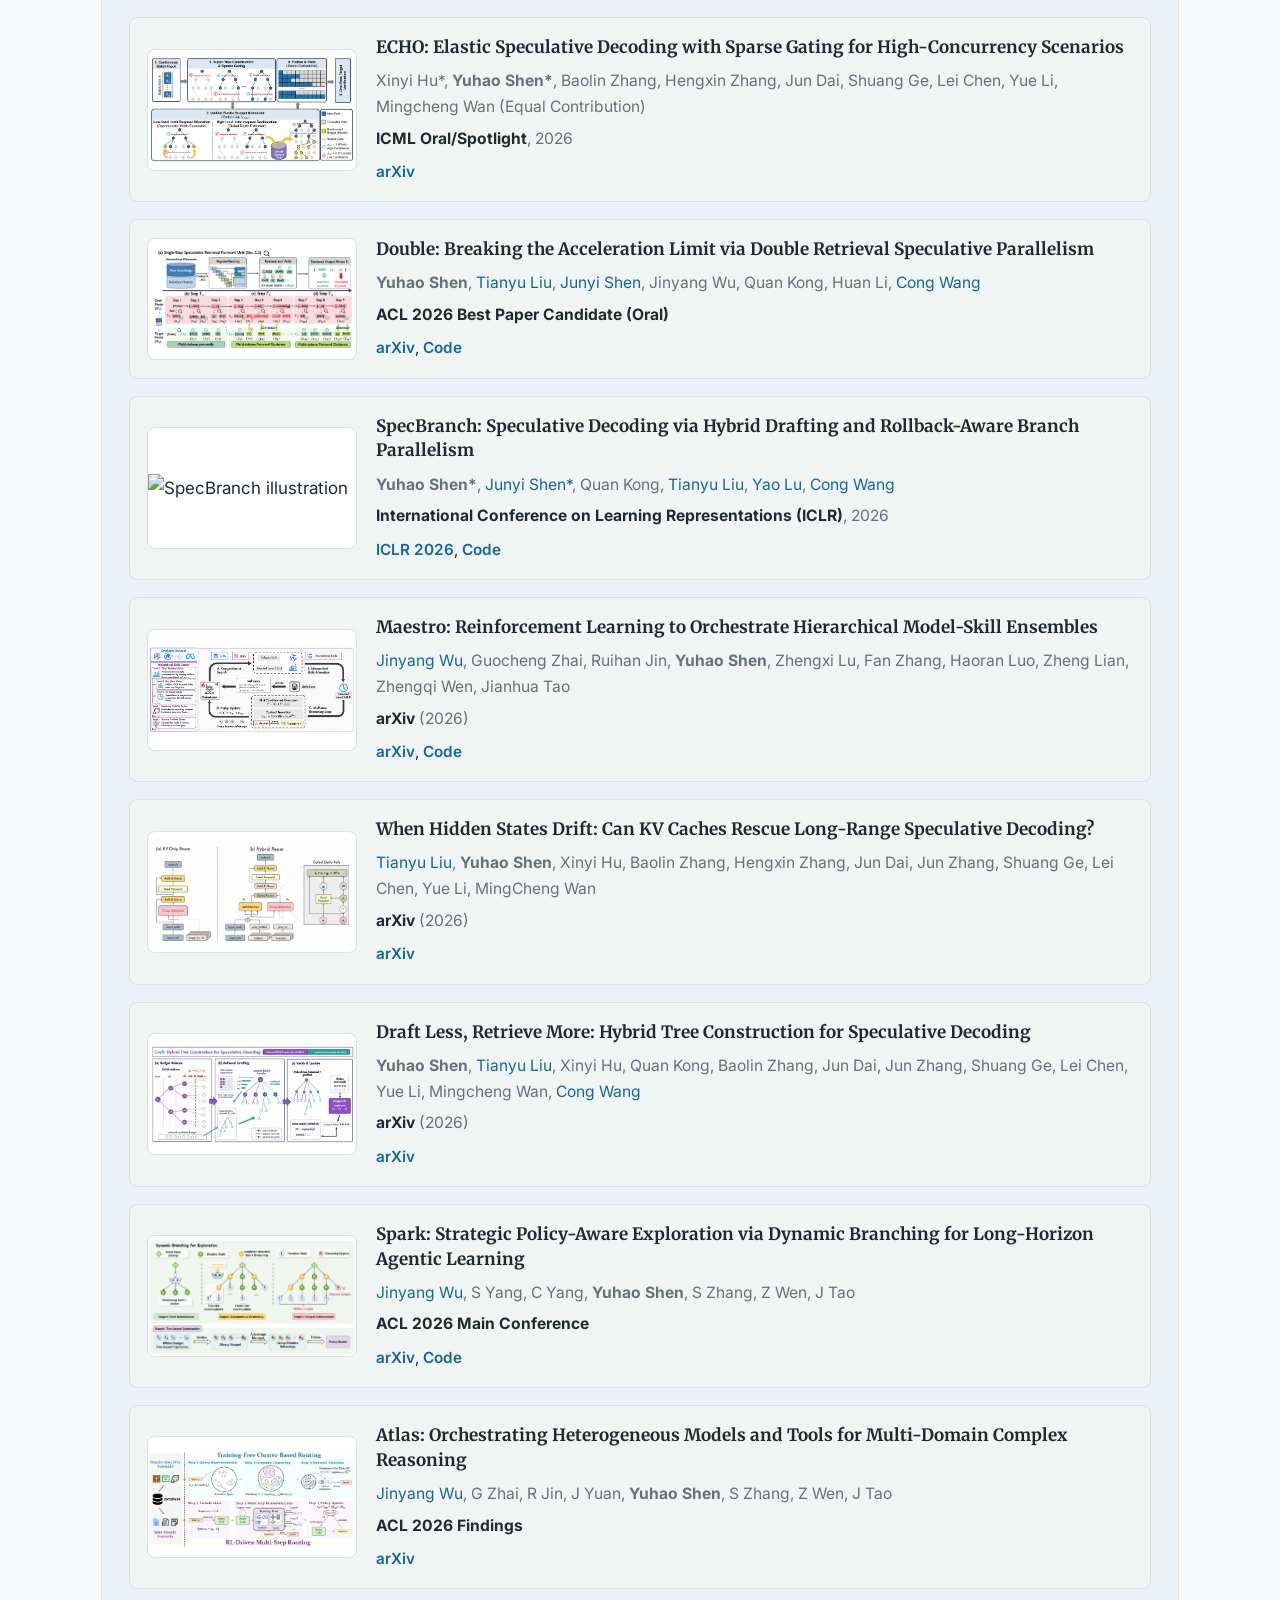
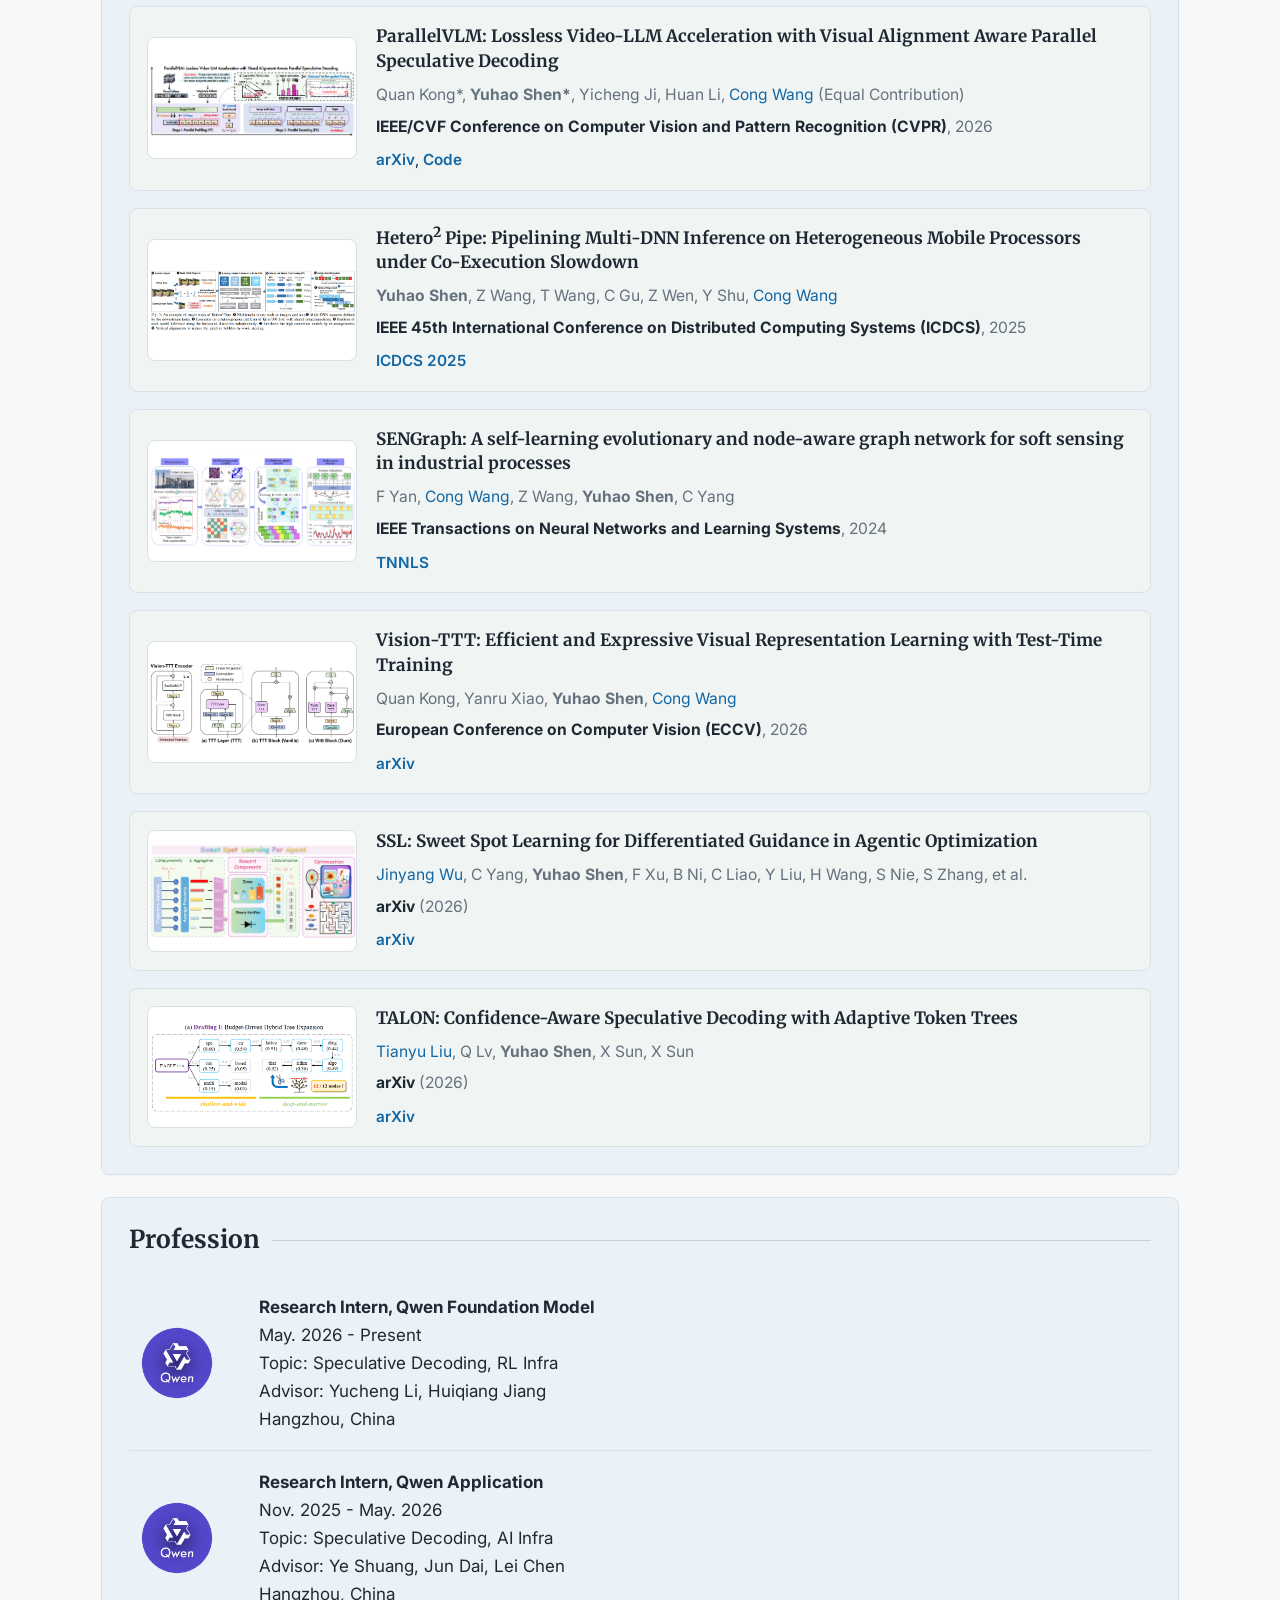
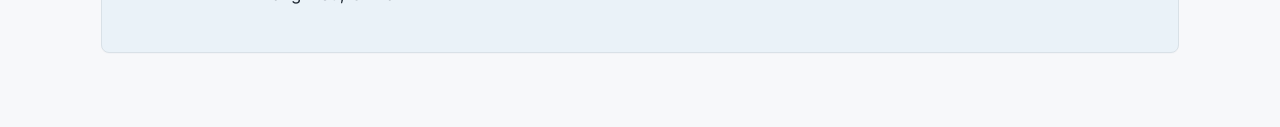
==== commit c6676d59: "Update index.html" ====
--- a/index.html
+++ b/index.html
@@ -50,7 +50,7 @@
 <a href="https://cwang-zju.github.io/">Prof. Cong Wang</a>. I also received my B.E. degree from Zhejiang University.
 </p>
 <p>
-My research lies in <strong>MLSys</strong>, <strong>LLM Inference</strong>, <strong>AI Infrastructure</strong>, and <strong>Edge Computing</strong>. Over the past two years, I have been deeply engaged in the field of speculative sampling and decoding. I was previously a research intern at Qwen Application and received an internship offer from the Tencent Hunyuan Qingyun Project. Currently, I am researching RL rollout acceleration in the Tongyi Qwen Foundation Model Infra group. Outside academia, I enjoy playing basketball, video games, and photography.
+My research lies in <strong>MLSys</strong>, <strong>LLM Inference</strong>, <strong>AI Infrastructure</strong>, and <strong>Edge Computing</strong>. Over the past two years, I have been deeply engaged in the field of Speculative Decoding. I was previously a research intern at Qwen Application and received an internship offer from the Tencent Hunyuan Qingyun Project. Currently, I work on RL Infra in the Tongyi Qwen Infra Team, where I contributed to MTP/RL infra optimization for Qwen3.6 - Qwen4.0. Outside academia, I enjoy playing basketball, video games, and photography.
 </p>
 <p class="research-tags" aria-label="Research interests">
 <span>Speculative Decoding</span>
@@ -72,46 +72,64 @@
 <h2 id="news-heading">Recent News</h2>
 <ul class="news-list">
 <li>
-<time datetime="2026-04-17">[2026/04]</time> Congratulations, <a href="https://arxiv.org/abs/2601.05524">Double</a> is chosen as ACL 2026 SAC Highlight Award! The SAC Highlight is an award given by the Senior Area Chairs to recognize one paper in their batch that they consider particularly outstanding.
+<time datetime="2026-08-27">[2026/08]</time> Congratulations, <a href="https://github.com/QwenLM/Qwen3.8">Qwen3.8</a> is released!
+<time datetime="2026-08-27">[2026/08]</time> 🎉 We released <a href="https://github.com/QwenLM/Qwen3.8">Qwen3.8</a> and <a href="https://qwen.ai/blog?id=qwen3.8-flash-next">Qwen3.8-Flash-Next</a>, delivering stronger coding, multimodal, and long-horizon agentic capabilities while introducing a more cost-efficient architecture that previews Qwen4. Glad to be part of this achievement!
+</li>
+<li>
+<time datetime="2026-08-27">[2026/08]</time> Congratulations, STARK is accepted to the EMNLP 2026 Main Conference!
+<time datetime="2026-08-27">[2026/08]</time> 🎉 Congratulations, STARK is accepted to the EMNLP 2026 Main Conference!
 </li>
 <li>
 <time datetime="2026-07-02">[2026/07]</time> Congratulations, <a href="https://arxiv.org/abs/2603.00518">Vision-TTT</a> is accepted to ECCV 2026!
+<time datetime="2026-07-02">[2026/07]</time> 🎉 Congratulations, <a href="https://arxiv.org/abs/2603.00518">Vision-TTT</a> is accepted to ECCV 2026!
 </li>
 <li>
 <time datetime="2026-06-17">[2026/06]</time> <a href="https://z.ai/blog/glm-5.2">GLM-5.2</a> adopts our newly released MTP optimization from <a href="https://arxiv.org/abs/2606.12370">Bebop</a>, using rejection sampling and e2e TV Loss to significantly improve this generation of MTP.
+<time datetime="2026-06-17">[2026/06]</time> 🎉 <a href="https://z.ai/blog/glm-5.2">GLM-5.2</a> adopts our newly released MTP optimization from <a href="https://arxiv.org/abs/2606.12370">Bebop</a>, using rejection sampling and e2e TV Loss to significantly improve this generation of MTP.
 </li>
 <li>
 <time datetime="2026-05-24">[2026/05]</time> Congratulations, <a href="https://arxiv.org/abs/2604.09603">ECHO</a> is chosen as ICML 2026 Oral presentation and <a href="https://arxiv.org/abs/2601.05524">Double</a> is chosen as ACL 2026 Oral presentation!
+<time datetime="2026-05-24">[2026/05]</time> 🎉 Congratulations, <a href="https://arxiv.org/abs/2604.09603">ECHO</a> is chosen as ICML 2026 Oral presentation and <a href="https://arxiv.org/abs/2601.05524">Double</a> is chosen as ACL 2026 Oral presentation!
 </li>
 <li>
 <time datetime="2026-05-21">[2026/05]</time> Three new preprints are released: <a href="https://arxiv.org/abs/2605.22177">Maestro</a>, <a href="https://arxiv.org/abs/2605.20104">Draft Less, Retrieve More</a>, and <a href="https://arxiv.org/abs/2604.26412">When Hidden States Drift</a>.
+<time datetime="2026-05-21">[2026/05]</time> 🎉 Three new preprints are released: <a href="https://arxiv.org/abs/2605.22177">Maestro</a>, <a href="https://arxiv.org/abs/2605.20104">Draft Less, Retrieve More</a>, and <a href="https://arxiv.org/abs/2604.26412">When Hidden States Drift</a>.
 </li>
 <li>
 <time datetime="2026-05-02">[2026/05]</time> Congratulations, <a href="https://arxiv.org/abs/2604.09603">ECHO</a> is chosen as ICML 2026 Spotlight!
+<time datetime="2026-05-02">[2026/05]</time> 🎉 Congratulations, <a href="https://arxiv.org/abs/2604.09603">ECHO</a> is chosen as ICML 2026 Spotlight!
 </li>
 <li>
 <time datetime="2026-04-17">[2026/04]</time> Congratulations, <a href="https://arxiv.org/abs/2601.05524">Double</a> is chosen as ACL 2026 Best Paper Candidate!
+<time datetime="2026-04-17">[2026/04]</time> 🎉 Congratulations, <a href="https://arxiv.org/abs/2601.05524">Double</a> is chosen as ACL 2026 Best Paper Candidate!
 </li>
 <li>
 <time datetime="2026-04-07">[2026/04]</time> <a href="https://arxiv.org/abs/2601.05524">Double</a> and <a href="https://arxiv.org/abs/2601.20209">Spark</a> are accepted to ACL 2026 Main Conference, and <a href="https://arxiv.org/abs/2601.03872">Atlas</a> is accepted to ACL 2026 Findings!
+<time datetime="2026-04-07">[2026/04]</time> 🎉 <a href="https://arxiv.org/abs/2601.05524">Double</a> and <a href="https://arxiv.org/abs/2601.20209">Spark</a> are accepted to ACL 2026 Main Conference, and <a href="https://arxiv.org/abs/2601.03872">Atlas</a> is accepted to ACL 2026 Findings!
 </li>
 <li>
 <time datetime="2026-03-11">[2026/03]</time> Two papers, <a href="https://arxiv.org/abs/2603.00518">Vision-TTT</a> and ECHO, are submitted to arXiv!
+<time datetime="2026-03-11">[2026/03]</time> 🎉 Two papers, <a href="https://arxiv.org/abs/2603.00518">Vision-TTT</a> and ECHO, are submitted to arXiv!
 </li>
 <li>
 <time datetime="2026-02-21">[2026/02]</time> ParallelVLM is accepted at CVPR 2026!
+<time datetime="2026-02-21">[2026/02]</time> 🎉 ParallelVLM is accepted at CVPR 2026!
 </li>
 <li>
 <time datetime="2026-01-26">[2026/01]</time> <a href="https://arxiv.org/abs/2506.01979">SpecBranch</a> is accepted at ICLR 2026!
+<time datetime="2026-01-26">[2026/01]</time> 🎉 <a href="https://arxiv.org/abs/2506.01979">SpecBranch</a> is accepted at ICLR 2026!
 </li>
 <li>
 <time datetime="2026-01-20">[2026/01]</time> Multiple papers including <a href="https://arxiv.org/abs/2601.05524">Double</a>, <a href="https://arxiv.org/abs/2601.03872">Atlas</a>, <a href="https://arxiv.org/abs/2601.22491">SSL</a>, <a href="https://arxiv.org/abs/2601.20209">Spark</a>, and <a href="https://arxiv.org/abs/2601.07353">TALON</a> submitted to arXiv!
+<time datetime="2026-01-20">[2026/01]</time> 🎉 Multiple papers including <a href="https://arxiv.org/abs/2601.05524">Double</a>, <a href="https://arxiv.org/abs/2601.03872">Atlas</a>, <a href="https://arxiv.org/abs/2601.22491">SSL</a>, <a href="https://arxiv.org/abs/2601.20209">Spark</a>, and <a href="https://arxiv.org/abs/2601.07353">TALON</a> submitted to arXiv!
 </li>
 <li>
 <time datetime="2025-01-01">[2025/01]</time> <a href="https://ieeexplore.ieee.org/abstract/document/11183832">Hetero<sup>2</sup> Pipe</a> is accepted at ICDCS 2025!
+<time datetime="2025-01-01">[2025/01]</time> 🎉 <a href="https://ieeexplore.ieee.org/abstract/document/11183832">Hetero<sup>2</sup> Pipe</a> is accepted at ICDCS 2025!
 </li>
 <li>
 <time datetime="2024-09-01">[2024/09/01]</time> I started my Direct Ph.D. journey at Zhejiang University!
+<time datetime="2024-09-01">[2024/09/01]</time> 🎉 I started my Direct Ph.D. journey at Zhejiang University!
 </li>
 </ul>
 </section>
@@ -150,6 +168,69 @@
 <!-- ACCEPTED PAPERS -->
 <article class="pub">
 <div class="pub-media">
+<img src="pubs/stark.jpg" alt="STARK illustration" />
+</div>
+<div class="pub-body">
+<h3 class="papertitle">
+STARK: Strategic Advantage Reinforcement with Confidence-Driven Exploration for Long-Horizon Agentic Learning
+</h3>
+<p class="authors">
+Jinyang Wu, Xinan Chang, <strong>Yuhao Shen</strong>, Zhengxi Lu, Shuo Yang, Mingkuan Feng, Jiangyan Yi, Shuai Zhang, Zheng Lian, Zhengqi Wen, Jianhua Tao
+</p>
+<p class="venue"><em>EMNLP 2026 Main Conference</em></p>
+</div>
+</article>
+
+<article class="pub">
+<div class="pub-media">
+<img src="pubs/seed.jpg" alt="SEED illustration" />
+</div>
+<div class="pub-body">
+<h3 class="papertitle">
+SEED: Self-Evolving On-Policy Distillation for Agentic Reinforcement Learning
+</h3>
+<p class="authors">
+Jinyang Wu, Shuo Yang, Zhengxi Lu, Fan Zhang, <strong>Yuhao Shen</strong>, Lang Feng, Haoran Luo, Zheng Lian, Shuai Zhang, Zhengqi Wen, Jianhua Tao
+</p>
+<p class="venue"><em>arXiv</em> (2026)</p>
+<p class="links"><a href="https://arxiv.org/abs/2607.14777">arXiv</a>, <a href="https://github.com/jinyangwu/SEED">Code</a></p>
+</div>
+</article>
+
+<article class="pub">
+<div class="pub-media">
+<img src="pubs/dcut.jpg" alt="D-Cut illustration" />
+</div>
+<div class="pub-body">
+<h3 class="papertitle">
+D-Cut: Adaptive Verification Depth Pruning for Batched Speculative Decoding
+</h3>
+<p class="authors">
+Tianyu Liu, <strong>Yuhao Shen</strong>, Rui Cen, Junhan Shi, Jiebin Zhang, Guangshuo Qin, Hong Liu, Song Liu, Guanghua Yu, Jianchen Zhu
+</p>
+<p class="venue"><em>arXiv</em> (2026)</p>
+<p class="links"><a href="https://arxiv.org/abs/2607.14647">arXiv</a>, <a href="https://github.com/Tencent/AngelSpec">Code</a></p>
+</div>
+</article>
+
+<article class="pub">
+<div class="pub-media">
+<img src="pubs/opid.jpg" alt="OPID illustration" />
+</div>
+<div class="pub-body">
+<h3 class="papertitle">
+OPID: On-Policy Skill Distillation for Agentic Reinforcement Learning
+</h3>
+<p class="authors">
+Shuo Yang, Jinyang Wu, Zhengxi Lu, <strong>Yuhao Shen</strong>, Fan Zhang, Lang Feng, Shuai Zhang, Haoran Luo, Zheng Lian, Zhengqi Wen, Jianhua Tao
+</p>
+<p class="venue"><em>arXiv</em> (2026)</p>
+<p class="links"><a href="https://arxiv.org/abs/2606.26790">arXiv</a>, <a href="https://github.com/jinyangwu/OPID">Code</a></p>
+</div>
+</article>
+
+<article class="pub">
+<div class="pub-media">
 <img src="pubs/bebop.jpg" alt="Bebop MTP illustration" />
 </div>
 <div class="pub-body">
@@ -191,7 +272,7 @@
 <p class="authors">
 <strong>Yuhao Shen</strong>, <a href="https://github.com/smart-lty">Tianyu Liu</a>, <a href="https://j1shen.github.io/">Junyi Shen</a>, Jinyang Wu, Quan Kong, Huan Li, <a href="https://cwang-zju.github.io/">Cong Wang</a>
 </p>
-<p class="venue"><em>ACL 2026 Best Paper Candidate (SAC Highlight/Oral)</em></p>
+<p class="venue"><em>ACL 2026 Best Paper Candidate (Oral)</em></p>
 <p class="links"><a href="https://arxiv.org/abs/2601.05524">arXiv</a>, <a href="https://github.com/Sylvan820/Double1">Code</a></p>
 </div>
 </article>
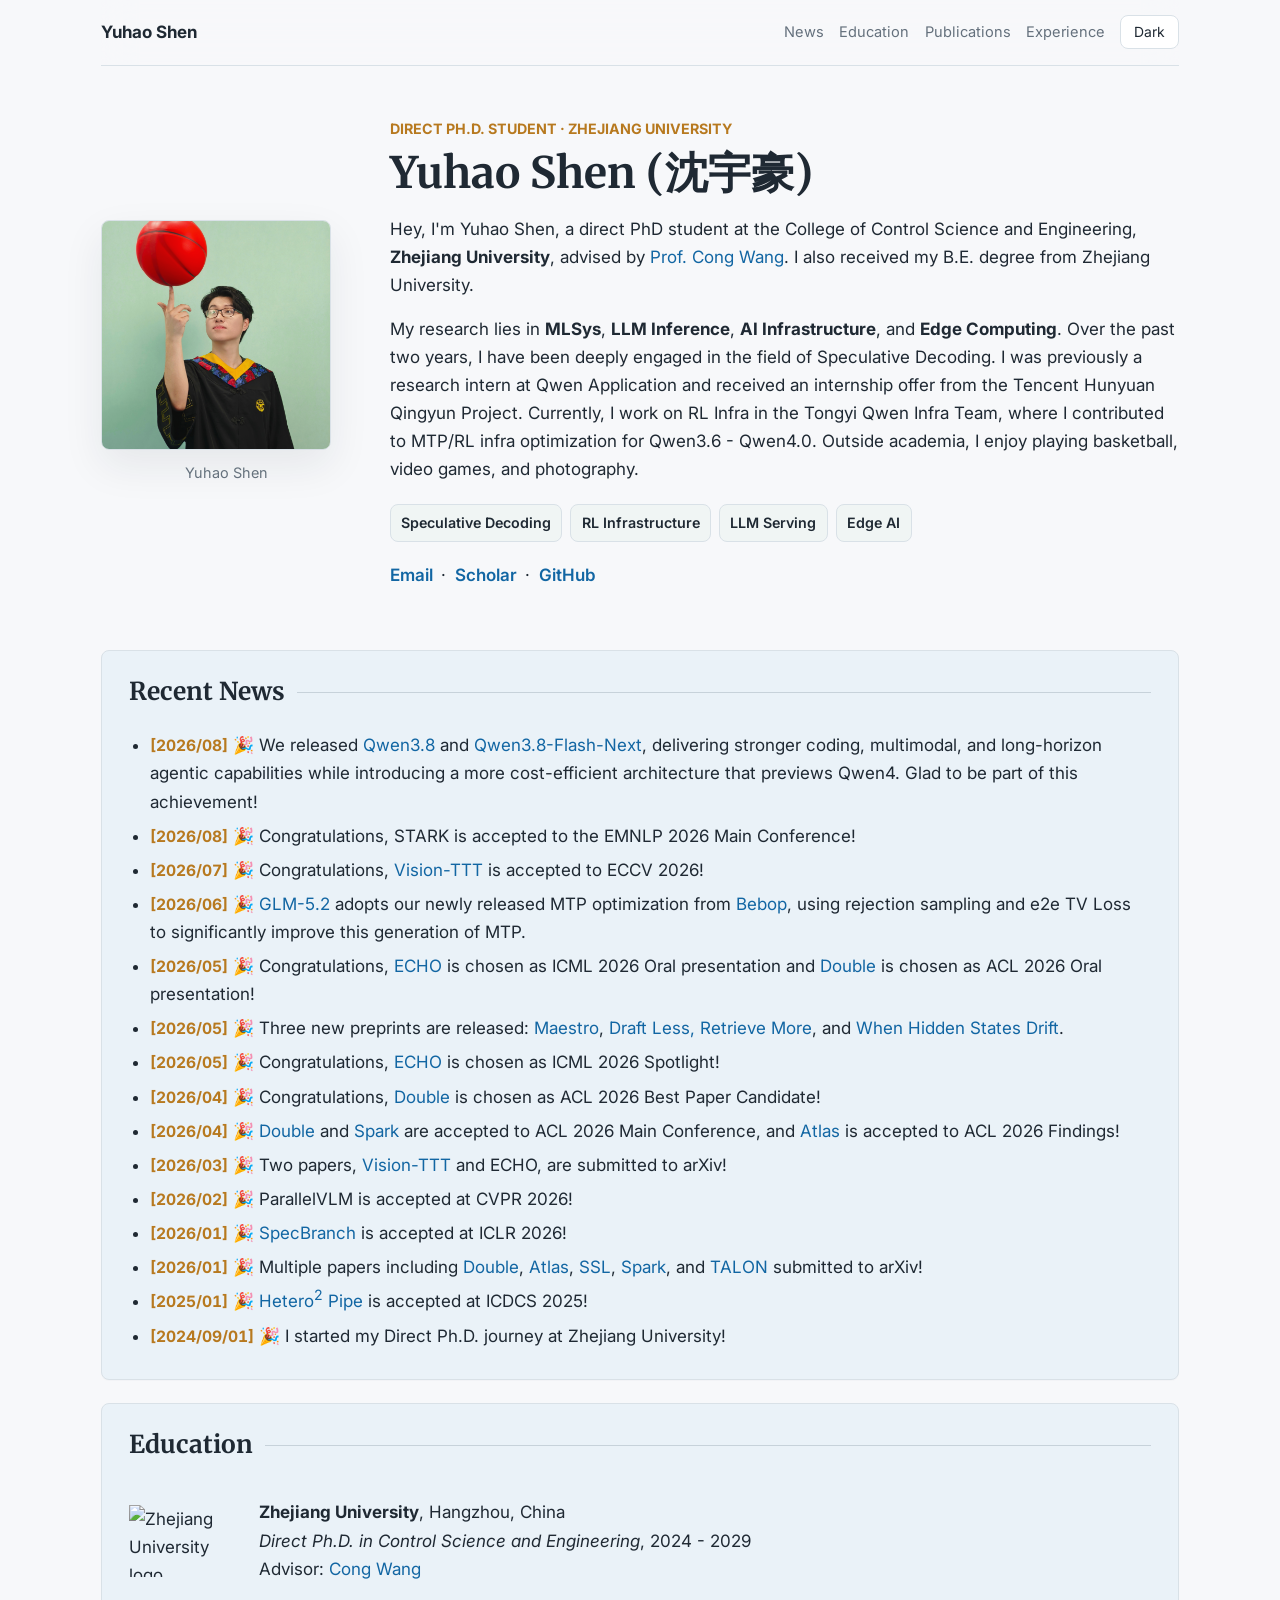
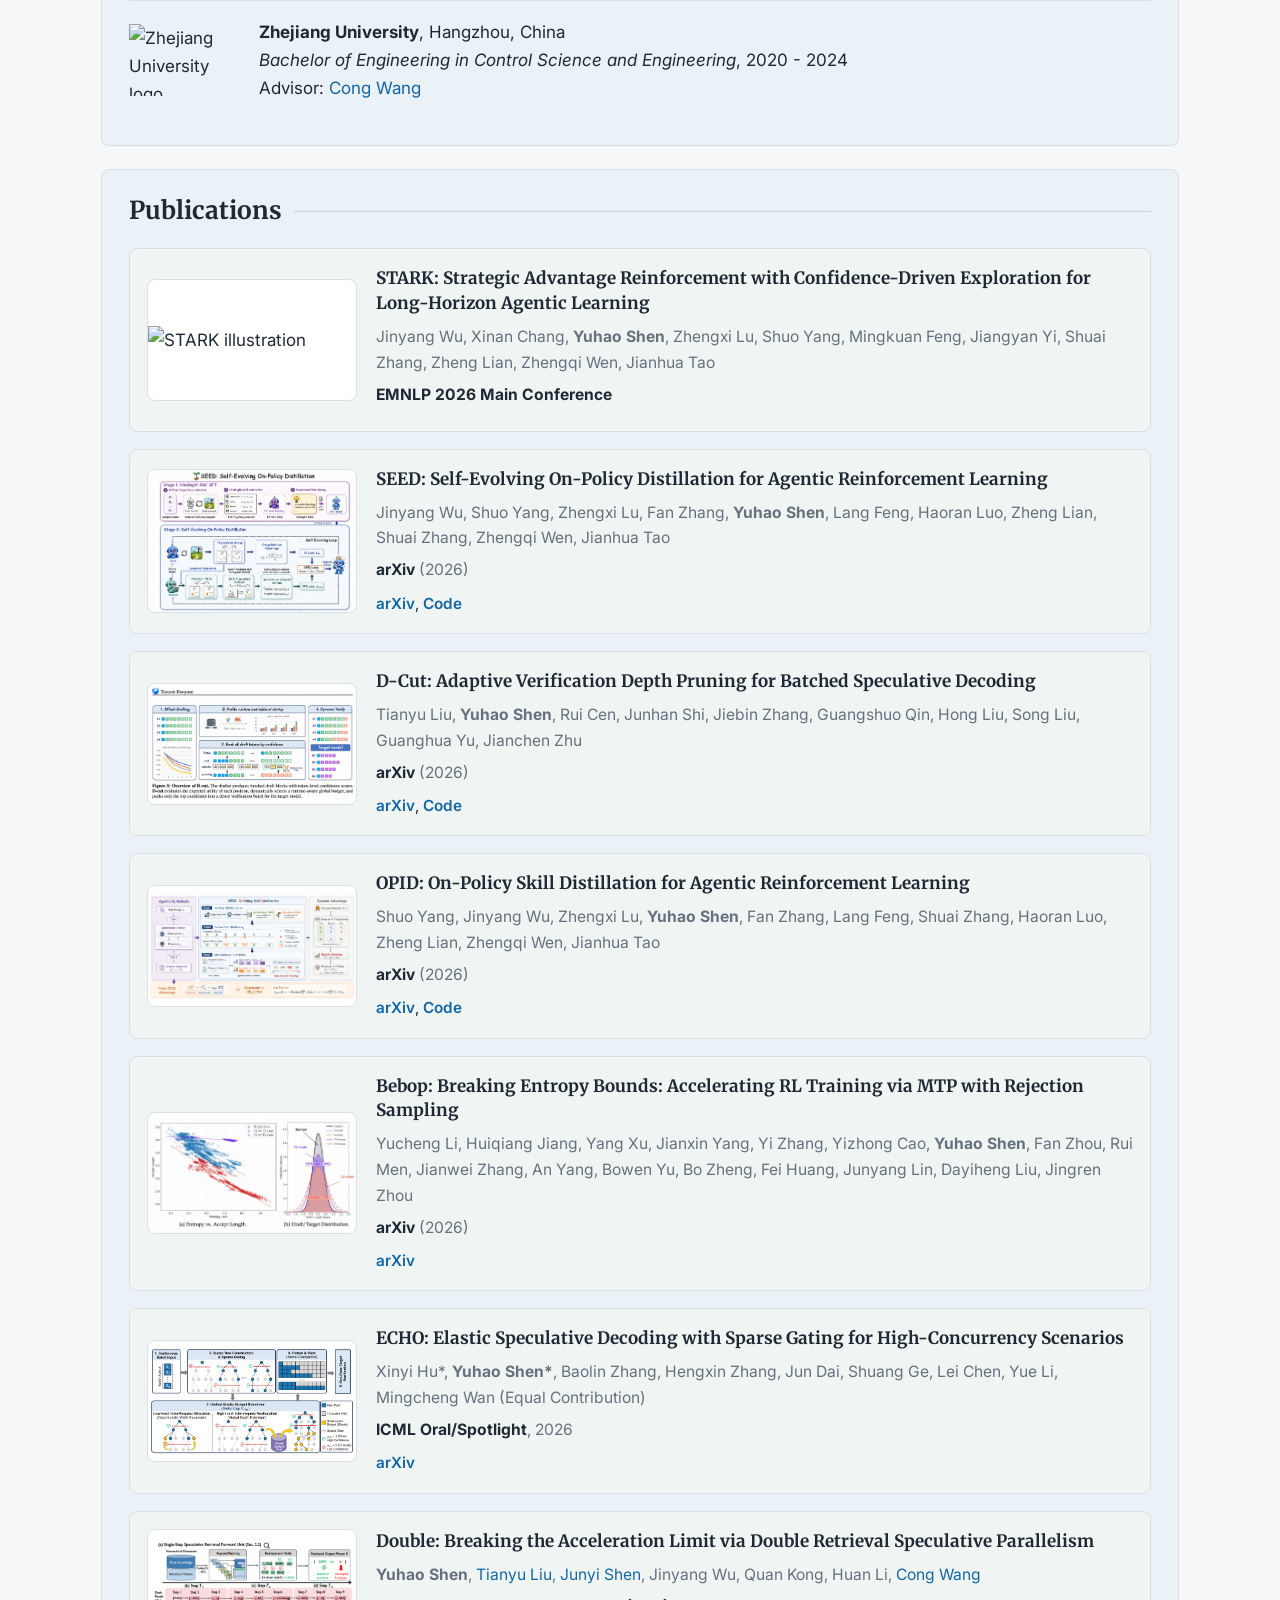
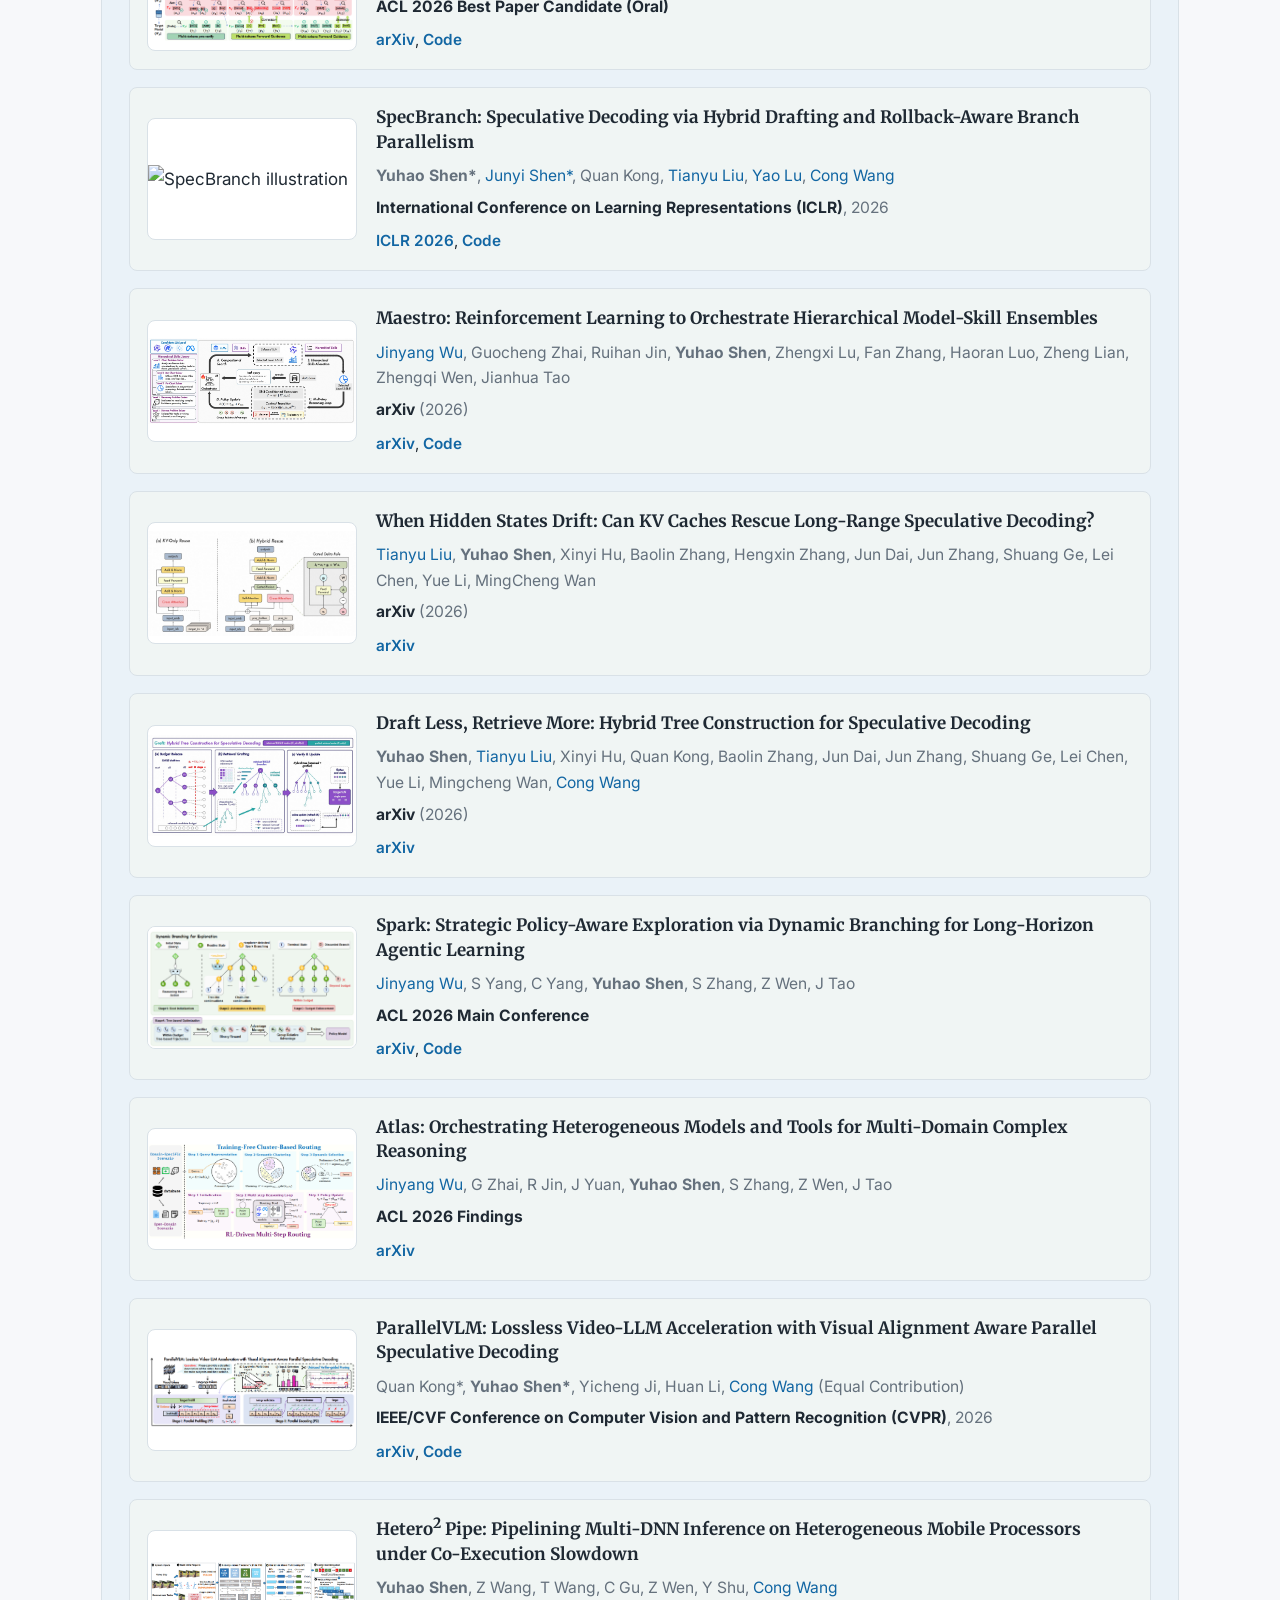
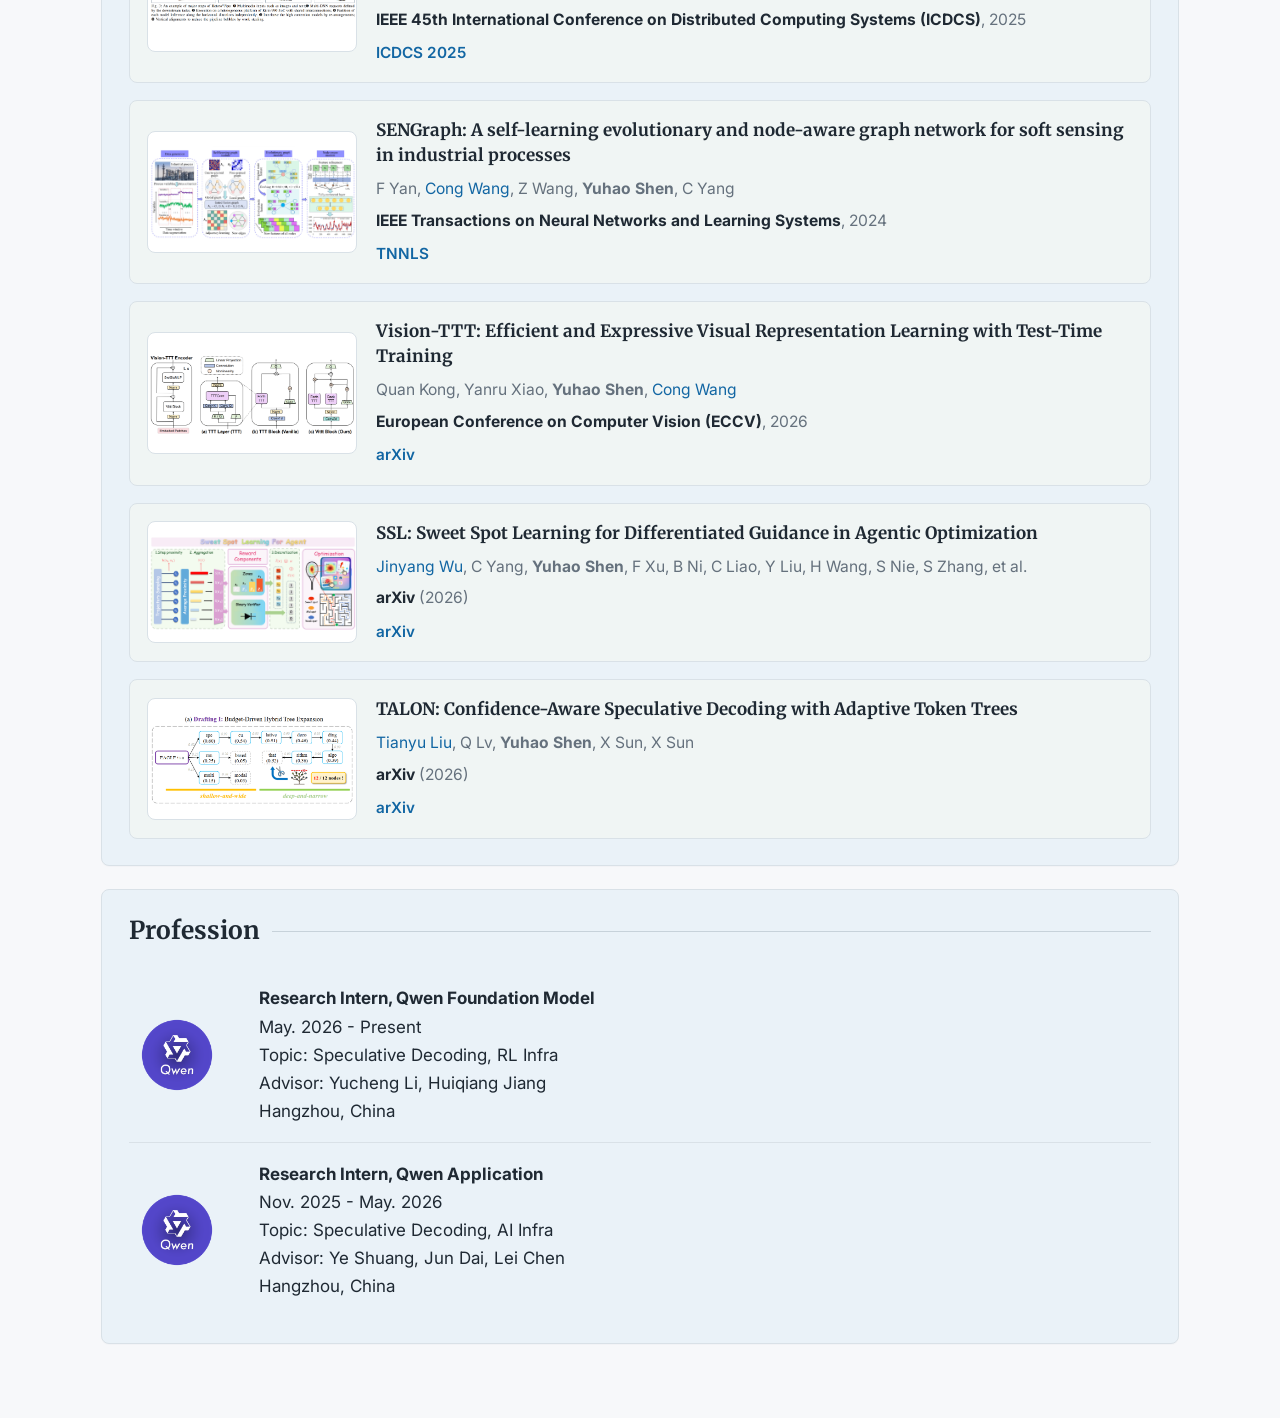
==== commit 5d988313: "Update index.html" ====
--- a/index.html
+++ b/index.html
@@ -72,63 +72,48 @@
 <h2 id="news-heading">Recent News</h2>
 <ul class="news-list">
 <li>
-<time datetime="2026-08-27">[2026/08]</time> Congratulations, <a href="https://github.com/QwenLM/Qwen3.8">Qwen3.8</a> is released!
 <time datetime="2026-08-27">[2026/08]</time> 🎉 We released <a href="https://github.com/QwenLM/Qwen3.8">Qwen3.8</a> and <a href="https://qwen.ai/blog?id=qwen3.8-flash-next">Qwen3.8-Flash-Next</a>, delivering stronger coding, multimodal, and long-horizon agentic capabilities while introducing a more cost-efficient architecture that previews Qwen4. Glad to be part of this achievement!
 </li>
 <li>
-<time datetime="2026-08-27">[2026/08]</time> Congratulations, STARK is accepted to the EMNLP 2026 Main Conference!
 <time datetime="2026-08-27">[2026/08]</time> 🎉 Congratulations, STARK is accepted to the EMNLP 2026 Main Conference!
 </li>
 <li>
-<time datetime="2026-07-02">[2026/07]</time> Congratulations, <a href="https://arxiv.org/abs/2603.00518">Vision-TTT</a> is accepted to ECCV 2026!
 <time datetime="2026-07-02">[2026/07]</time> 🎉 Congratulations, <a href="https://arxiv.org/abs/2603.00518">Vision-TTT</a> is accepted to ECCV 2026!
 </li>
 <li>
-<time datetime="2026-06-17">[2026/06]</time> <a href="https://z.ai/blog/glm-5.2">GLM-5.2</a> adopts our newly released MTP optimization from <a href="https://arxiv.org/abs/2606.12370">Bebop</a>, using rejection sampling and e2e TV Loss to significantly improve this generation of MTP.
 <time datetime="2026-06-17">[2026/06]</time> 🎉 <a href="https://z.ai/blog/glm-5.2">GLM-5.2</a> adopts our newly released MTP optimization from <a href="https://arxiv.org/abs/2606.12370">Bebop</a>, using rejection sampling and e2e TV Loss to significantly improve this generation of MTP.
 </li>
 <li>
-<time datetime="2026-05-24">[2026/05]</time> Congratulations, <a href="https://arxiv.org/abs/2604.09603">ECHO</a> is chosen as ICML 2026 Oral presentation and <a href="https://arxiv.org/abs/2601.05524">Double</a> is chosen as ACL 2026 Oral presentation!
 <time datetime="2026-05-24">[2026/05]</time> 🎉 Congratulations, <a href="https://arxiv.org/abs/2604.09603">ECHO</a> is chosen as ICML 2026 Oral presentation and <a href="https://arxiv.org/abs/2601.05524">Double</a> is chosen as ACL 2026 Oral presentation!
 </li>
 <li>
-<time datetime="2026-05-21">[2026/05]</time> Three new preprints are released: <a href="https://arxiv.org/abs/2605.22177">Maestro</a>, <a href="https://arxiv.org/abs/2605.20104">Draft Less, Retrieve More</a>, and <a href="https://arxiv.org/abs/2604.26412">When Hidden States Drift</a>.
 <time datetime="2026-05-21">[2026/05]</time> 🎉 Three new preprints are released: <a href="https://arxiv.org/abs/2605.22177">Maestro</a>, <a href="https://arxiv.org/abs/2605.20104">Draft Less, Retrieve More</a>, and <a href="https://arxiv.org/abs/2604.26412">When Hidden States Drift</a>.
 </li>
 <li>
-<time datetime="2026-05-02">[2026/05]</time> Congratulations, <a href="https://arxiv.org/abs/2604.09603">ECHO</a> is chosen as ICML 2026 Spotlight!
 <time datetime="2026-05-02">[2026/05]</time> 🎉 Congratulations, <a href="https://arxiv.org/abs/2604.09603">ECHO</a> is chosen as ICML 2026 Spotlight!
 </li>
 <li>
-<time datetime="2026-04-17">[2026/04]</time> Congratulations, <a href="https://arxiv.org/abs/2601.05524">Double</a> is chosen as ACL 2026 Best Paper Candidate!
 <time datetime="2026-04-17">[2026/04]</time> 🎉 Congratulations, <a href="https://arxiv.org/abs/2601.05524">Double</a> is chosen as ACL 2026 Best Paper Candidate!
 </li>
 <li>
-<time datetime="2026-04-07">[2026/04]</time> <a href="https://arxiv.org/abs/2601.05524">Double</a> and <a href="https://arxiv.org/abs/2601.20209">Spark</a> are accepted to ACL 2026 Main Conference, and <a href="https://arxiv.org/abs/2601.03872">Atlas</a> is accepted to ACL 2026 Findings!
 <time datetime="2026-04-07">[2026/04]</time> 🎉 <a href="https://arxiv.org/abs/2601.05524">Double</a> and <a href="https://arxiv.org/abs/2601.20209">Spark</a> are accepted to ACL 2026 Main Conference, and <a href="https://arxiv.org/abs/2601.03872">Atlas</a> is accepted to ACL 2026 Findings!
 </li>
 <li>
-<time datetime="2026-03-11">[2026/03]</time> Two papers, <a href="https://arxiv.org/abs/2603.00518">Vision-TTT</a> and ECHO, are submitted to arXiv!
 <time datetime="2026-03-11">[2026/03]</time> 🎉 Two papers, <a href="https://arxiv.org/abs/2603.00518">Vision-TTT</a> and ECHO, are submitted to arXiv!
 </li>
 <li>
-<time datetime="2026-02-21">[2026/02]</time> ParallelVLM is accepted at CVPR 2026!
 <time datetime="2026-02-21">[2026/02]</time> 🎉 ParallelVLM is accepted at CVPR 2026!
 </li>
 <li>
-<time datetime="2026-01-26">[2026/01]</time> <a href="https://arxiv.org/abs/2506.01979">SpecBranch</a> is accepted at ICLR 2026!
 <time datetime="2026-01-26">[2026/01]</time> 🎉 <a href="https://arxiv.org/abs/2506.01979">SpecBranch</a> is accepted at ICLR 2026!
 </li>
 <li>
-<time datetime="2026-01-20">[2026/01]</time> Multiple papers including <a href="https://arxiv.org/abs/2601.05524">Double</a>, <a href="https://arxiv.org/abs/2601.03872">Atlas</a>, <a href="https://arxiv.org/abs/2601.22491">SSL</a>, <a href="https://arxiv.org/abs/2601.20209">Spark</a>, and <a href="https://arxiv.org/abs/2601.07353">TALON</a> submitted to arXiv!
 <time datetime="2026-01-20">[2026/01]</time> 🎉 Multiple papers including <a href="https://arxiv.org/abs/2601.05524">Double</a>, <a href="https://arxiv.org/abs/2601.03872">Atlas</a>, <a href="https://arxiv.org/abs/2601.22491">SSL</a>, <a href="https://arxiv.org/abs/2601.20209">Spark</a>, and <a href="https://arxiv.org/abs/2601.07353">TALON</a> submitted to arXiv!
 </li>
 <li>
-<time datetime="2025-01-01">[2025/01]</time> <a href="https://ieeexplore.ieee.org/abstract/document/11183832">Hetero<sup>2</sup> Pipe</a> is accepted at ICDCS 2025!
 <time datetime="2025-01-01">[2025/01]</time> 🎉 <a href="https://ieeexplore.ieee.org/abstract/document/11183832">Hetero<sup>2</sup> Pipe</a> is accepted at ICDCS 2025!
 </li>
 <li>
-<time datetime="2024-09-01">[2024/09/01]</time> I started my Direct Ph.D. journey at Zhejiang University!
 <time datetime="2024-09-01">[2024/09/01]</time> 🎉 I started my Direct Ph.D. journey at Zhejiang University!
 </li>
 </ul>
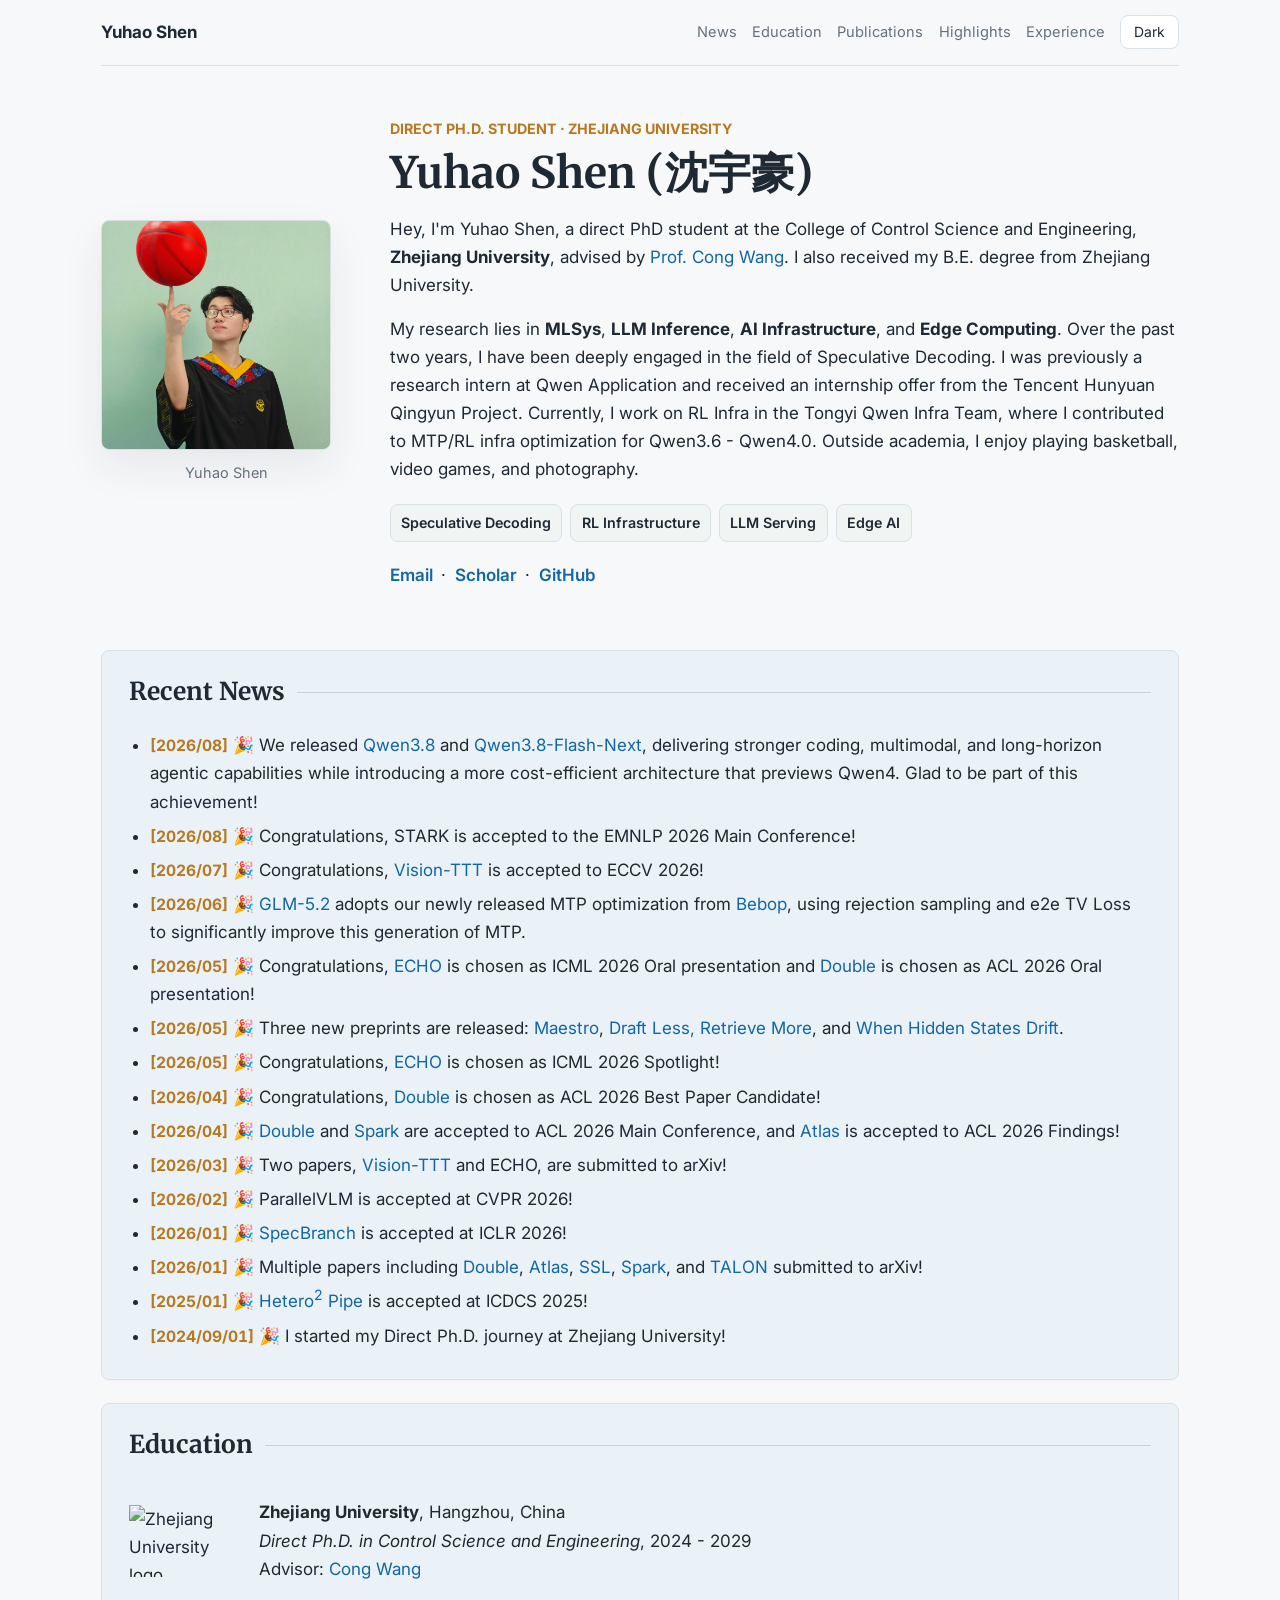
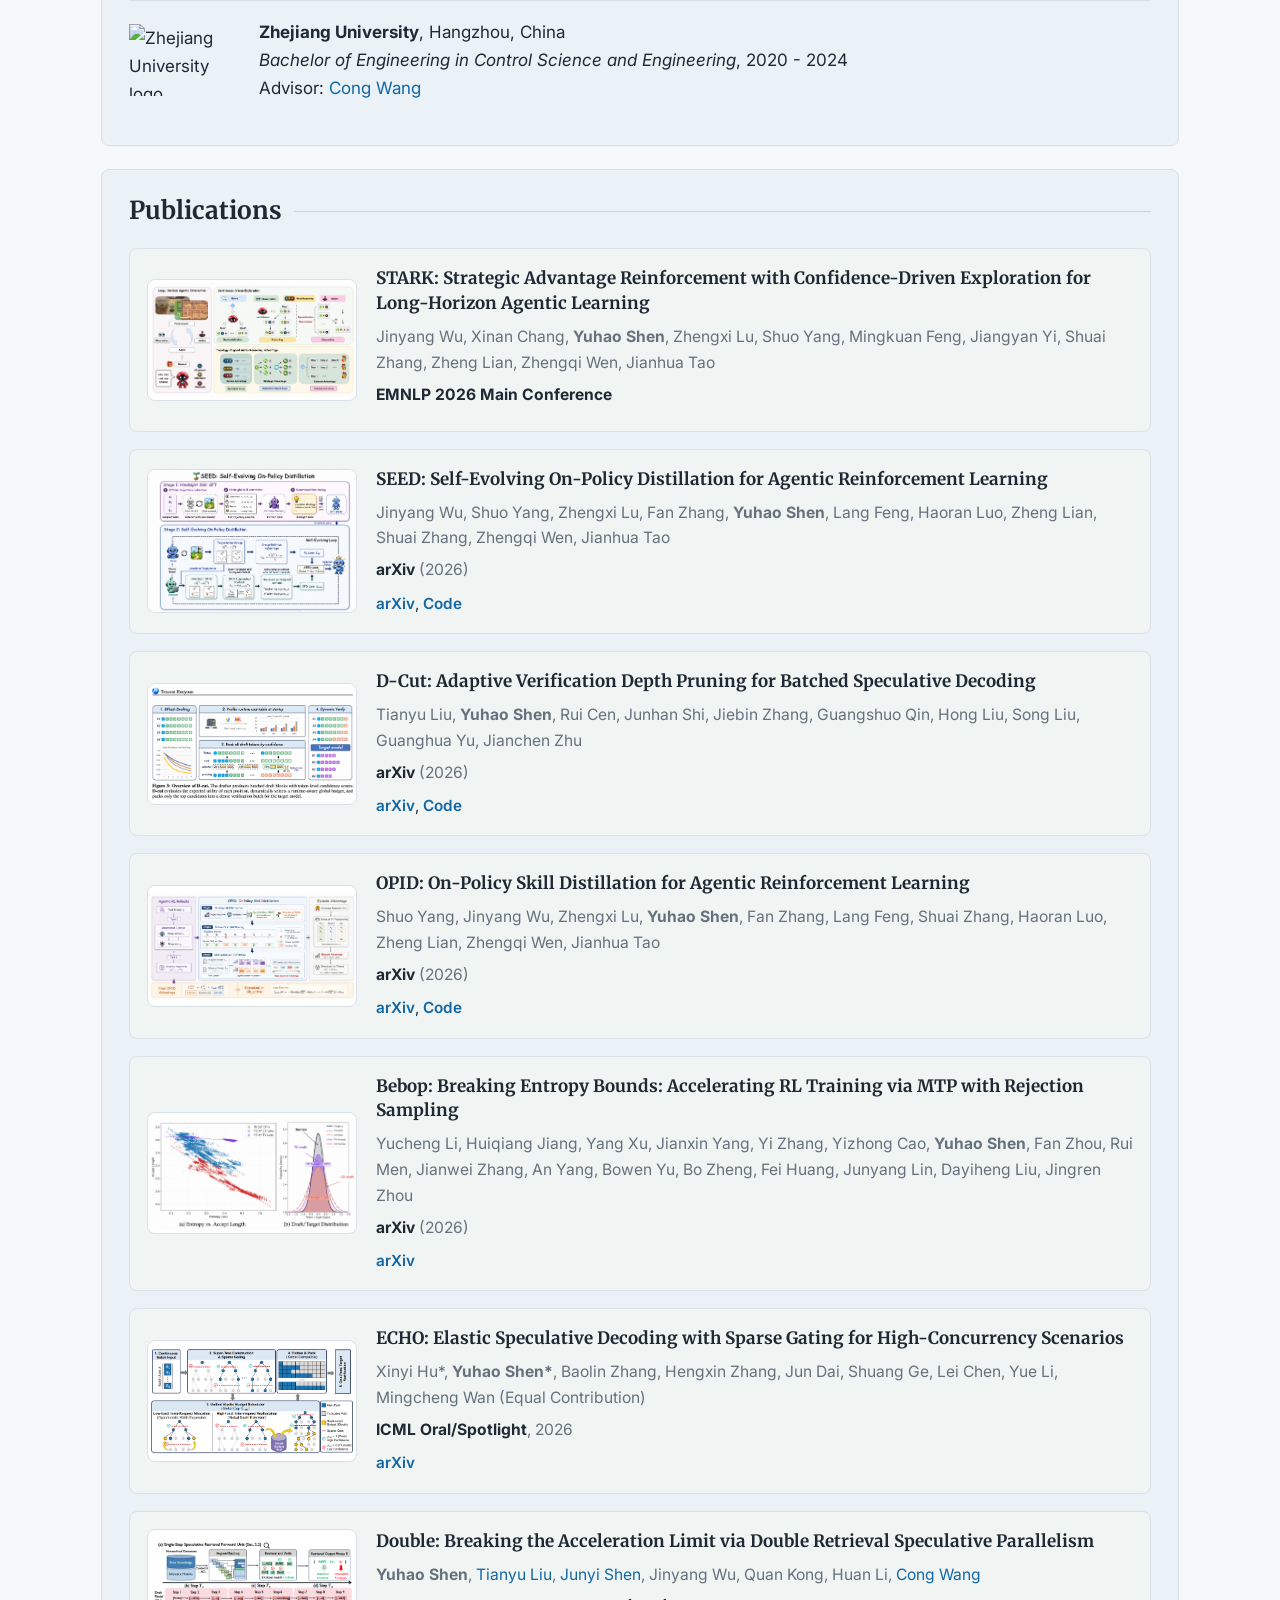
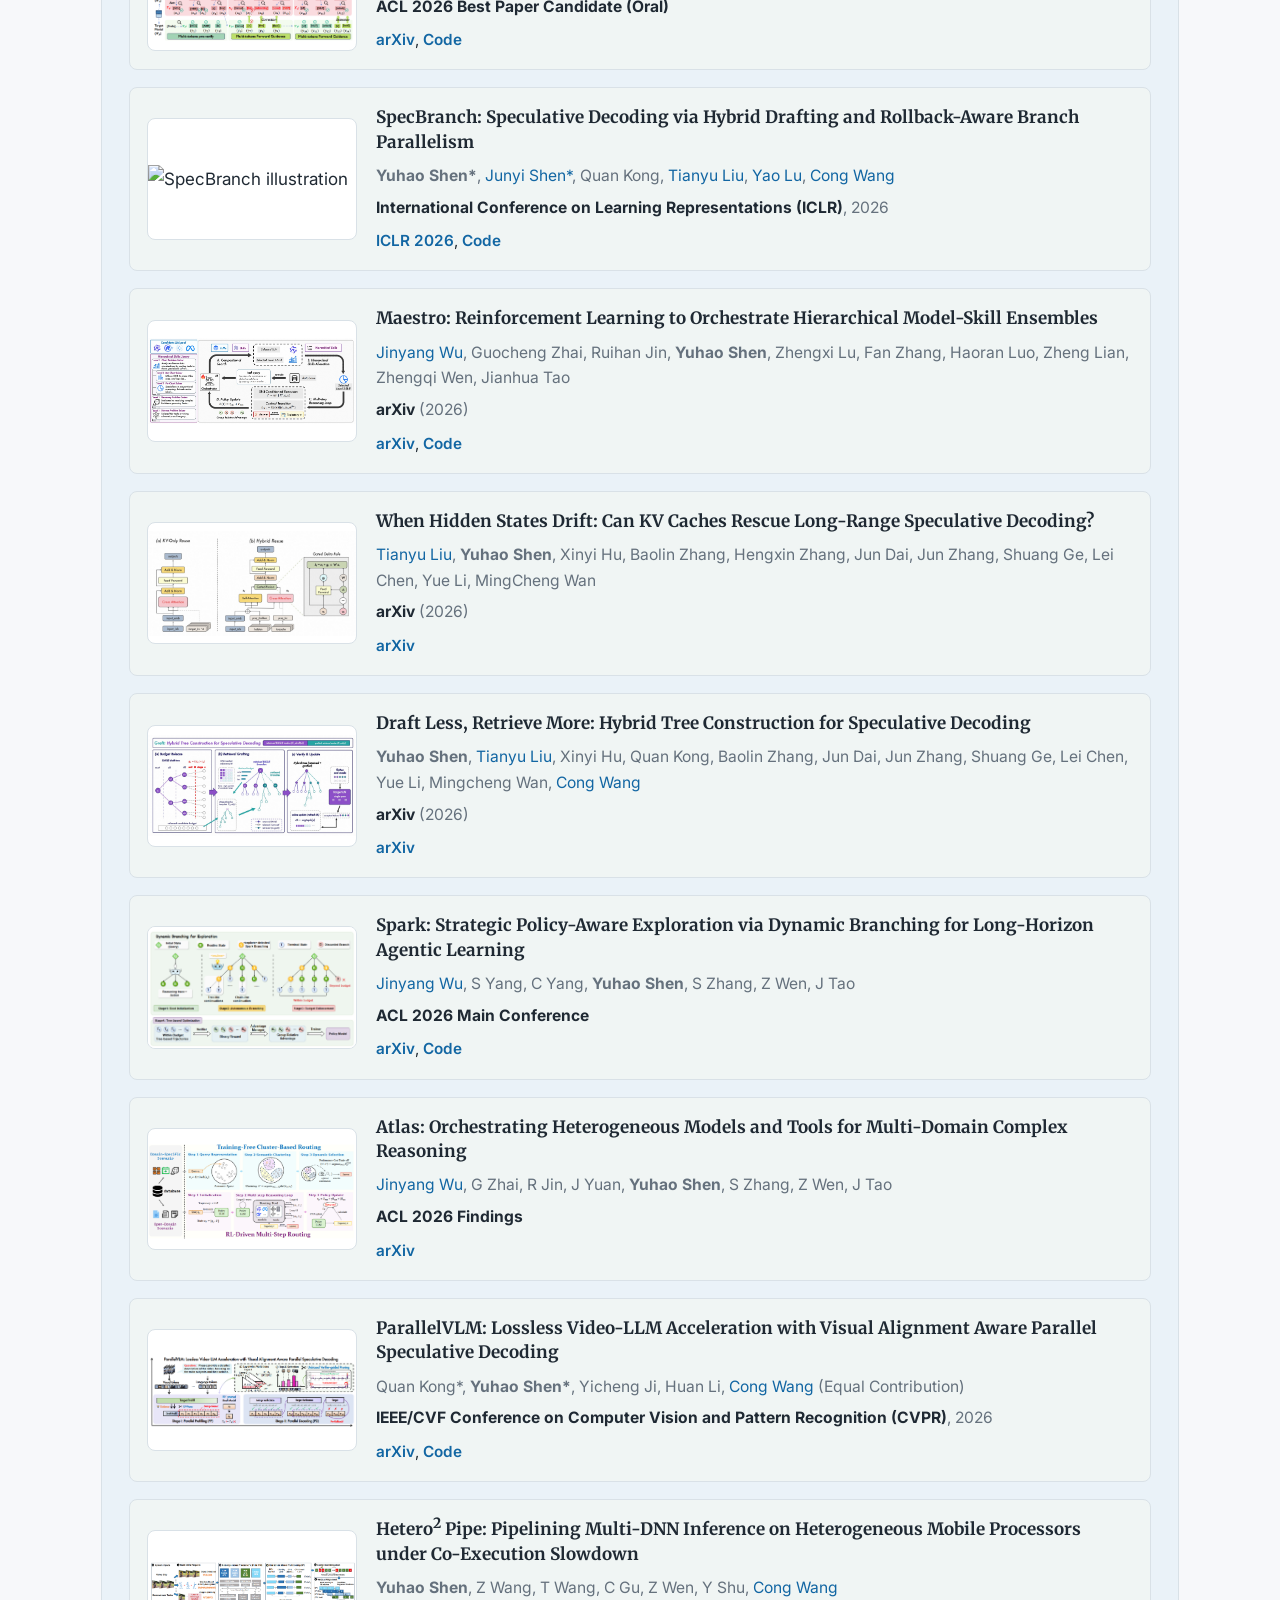
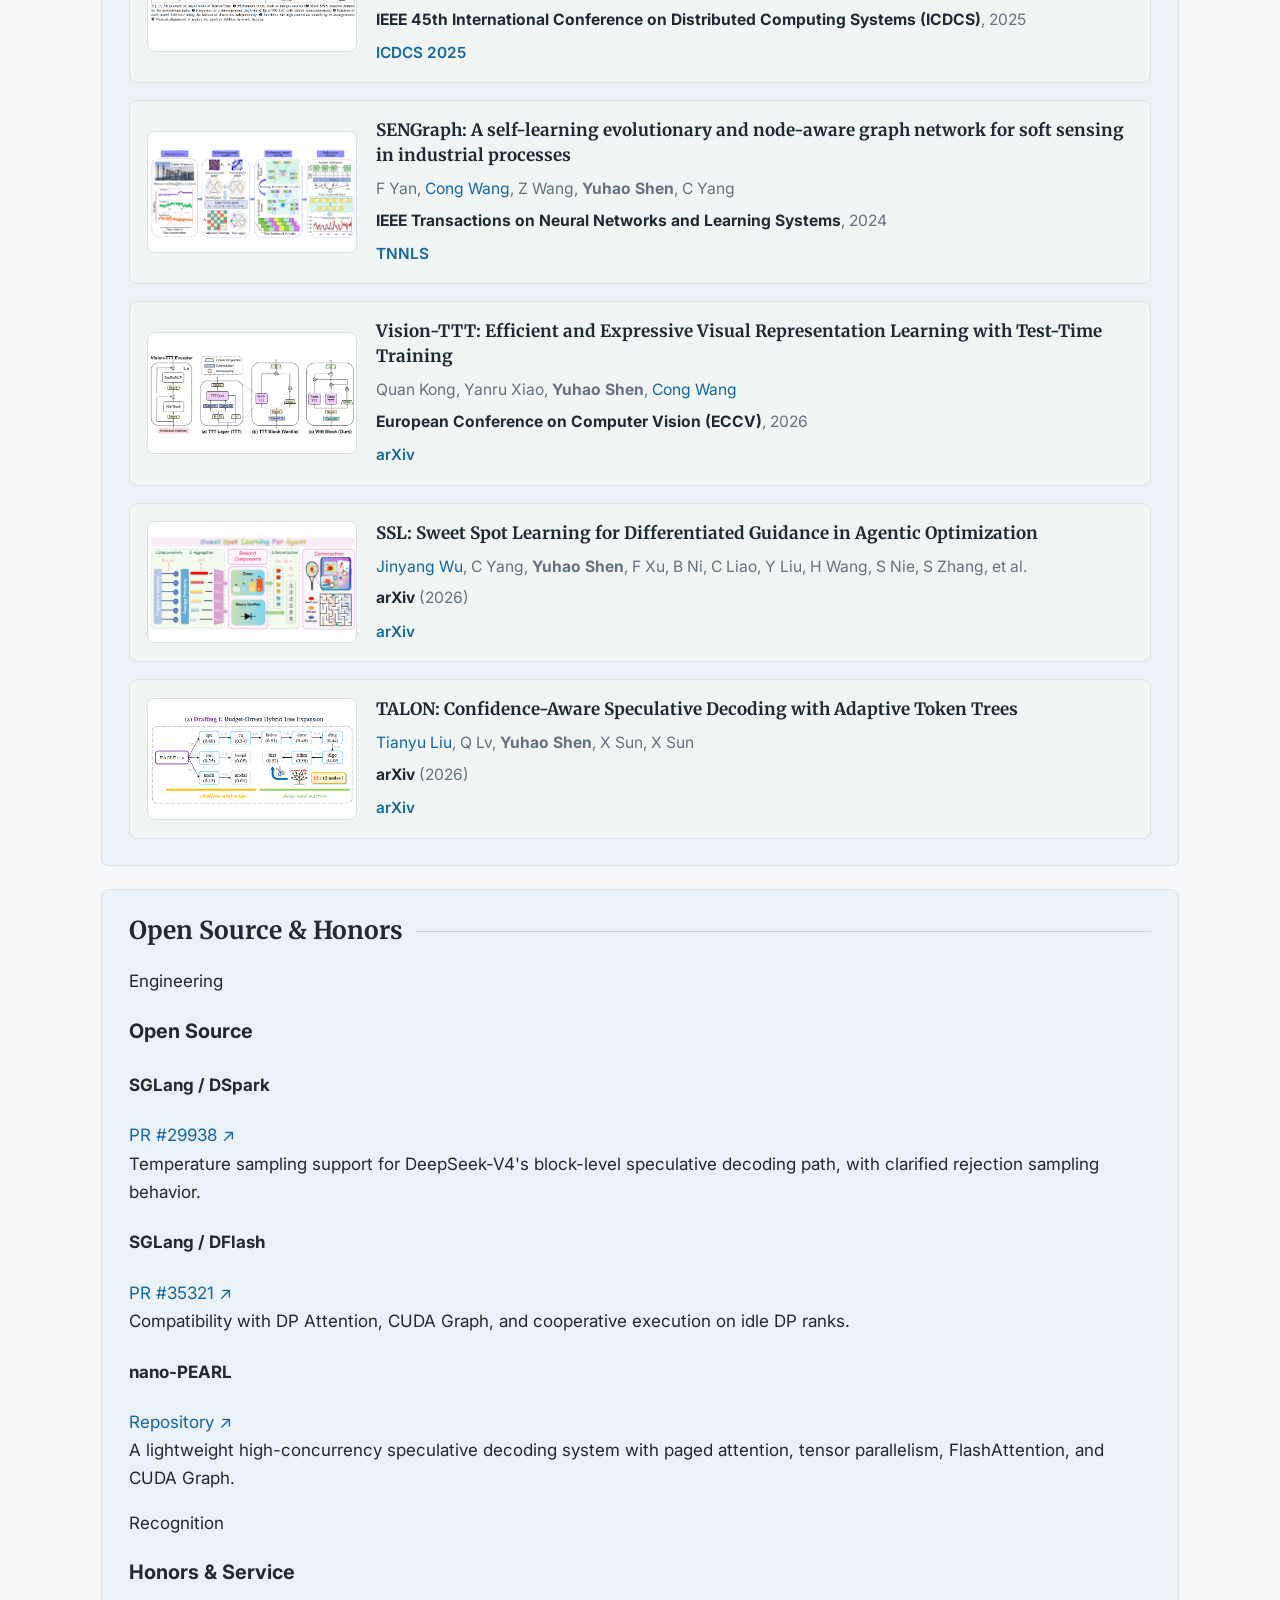
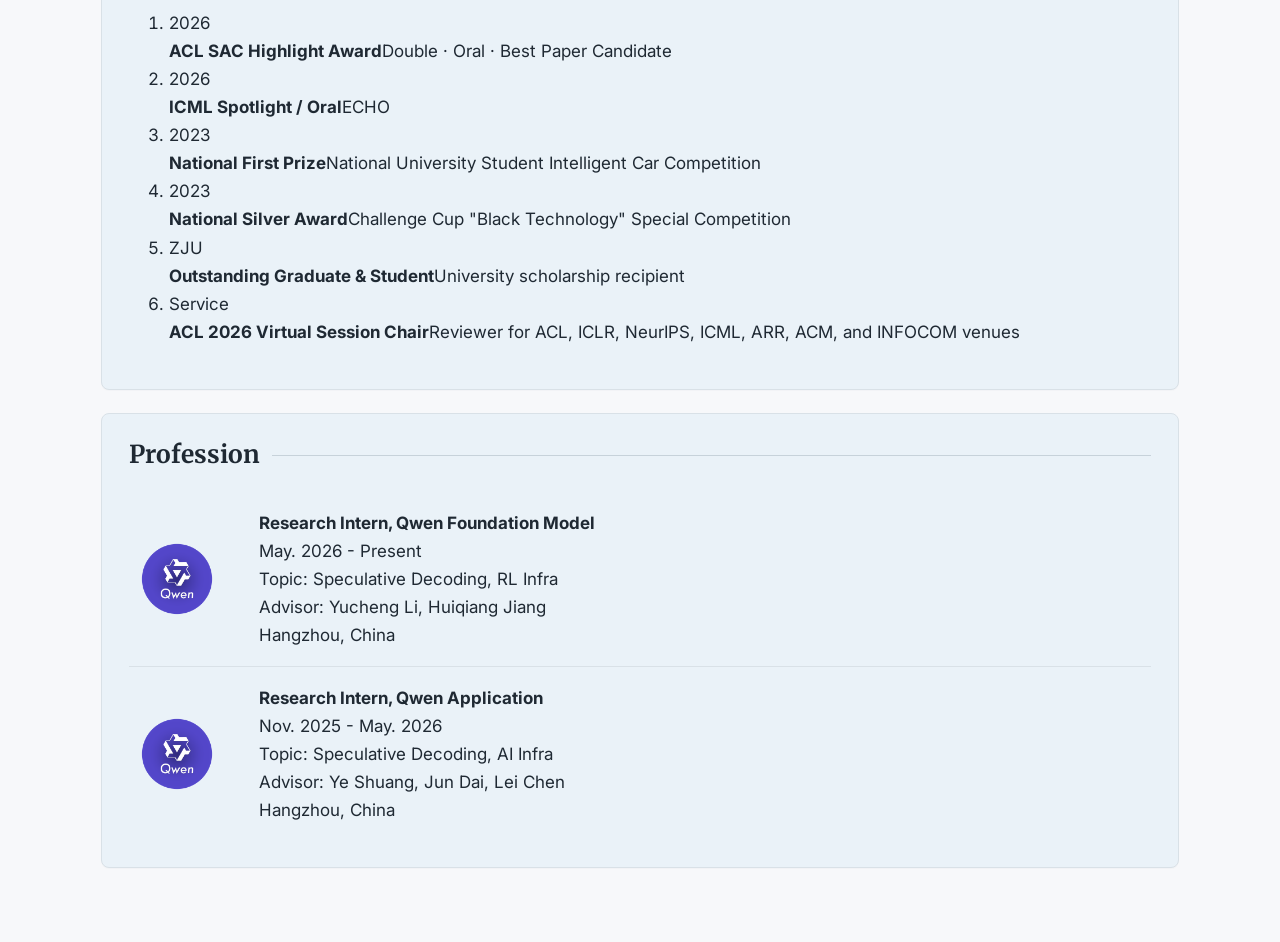
==== commit d9799d32: "Update index.html" ====
--- a/index.html
+++ b/index.html
@@ -31,6 +31,7 @@
 <a href="#news-heading">News</a>
 <a href="#edu-heading">Education</a>
 <a href="#pubs-heading">Publications</a>
+<a href="#highlights-heading">Highlights</a>
 <a href="#prof-heading">Experience</a>
 <button class="mode-toggle" aria-label="Toggle dark mode" title="Toggle dark mode">Dark mode</button>
 </div>
@@ -457,6 +458,70 @@
 
 </section>
 
+<section class="highlights" aria-labelledby="highlights-heading">
+<h2 id="highlights-heading">Open Source &amp; Honors</h2>
+<div class="highlights-grid">
+<div class="highlight-group">
+<p class="highlight-label">Engineering</p>
+<h3>Open Source</h3>
+<div class="contribution-list">
+<article class="contribution-item">
+<div class="contribution-head">
+<h4>SGLang / DSpark</h4>
+<a href="https://github.com/sgl-project/sglang/pull/29938">PR #29938 <span aria-hidden="true">↗</span></a>
+</div>
+<p>Temperature sampling support for DeepSeek-V4's block-level speculative decoding path, with clarified rejection sampling behavior.</p>
+</article>
+<article class="contribution-item">
+<div class="contribution-head">
+<h4>SGLang / DFlash</h4>
+<a href="https://github.com/sgl-project/sglang/pull/35321">PR #35321 <span aria-hidden="true">↗</span></a>
+</div>
+<p>Compatibility with DP Attention, CUDA Graph, and cooperative execution on idle DP ranks.</p>
+</article>
+<article class="contribution-item">
+<div class="contribution-head">
+<h4>nano-PEARL</h4>
+<a href="https://github.com/smart-lty/nano-PEARL">Repository <span aria-hidden="true">↗</span></a>
+</div>
+<p>A lightweight high-concurrency speculative decoding system with paged attention, tensor parallelism, FlashAttention, and CUDA Graph.</p>
+</article>
+</div>
+</div>
+
+<div class="highlight-group">
+<p class="highlight-label">Recognition</p>
+<h3>Honors &amp; Service</h3>
+<ol class="honor-list">
+<li>
+<span class="honor-year">2026</span>
+<div><strong>ACL SAC Highlight Award</strong><span>Double · Oral · Best Paper Candidate</span></div>
+</li>
+<li>
+<span class="honor-year">2026</span>
+<div><strong>ICML Spotlight / Oral</strong><span>ECHO</span></div>
+</li>
+<li>
+<span class="honor-year">2023</span>
+<div><strong>National First Prize</strong><span>National University Student Intelligent Car Competition</span></div>
+</li>
+<li>
+<span class="honor-year">2023</span>
+<div><strong>National Silver Award</strong><span>Challenge Cup "Black Technology" Special Competition</span></div>
+</li>
+<li>
+<span class="honor-year">ZJU</span>
+<div><strong>Outstanding Graduate &amp; Student</strong><span>University scholarship recipient</span></div>
+</li>
+<li>
+<span class="honor-year">Service</span>
+<div><strong>ACL 2026 Virtual Session Chair</strong><span>Reviewer for ACL, ICLR, NeurIPS, ICML, ARR, ACM, and INFOCOM venues</span></div>
+</li>
+</ol>
+</div>
+</div>
+</section>
+
 <section class="profession" aria-labelledby="prof-heading">
 <h2 id="prof-heading">Profession</h2>
 <table class="prof-table" role="table">
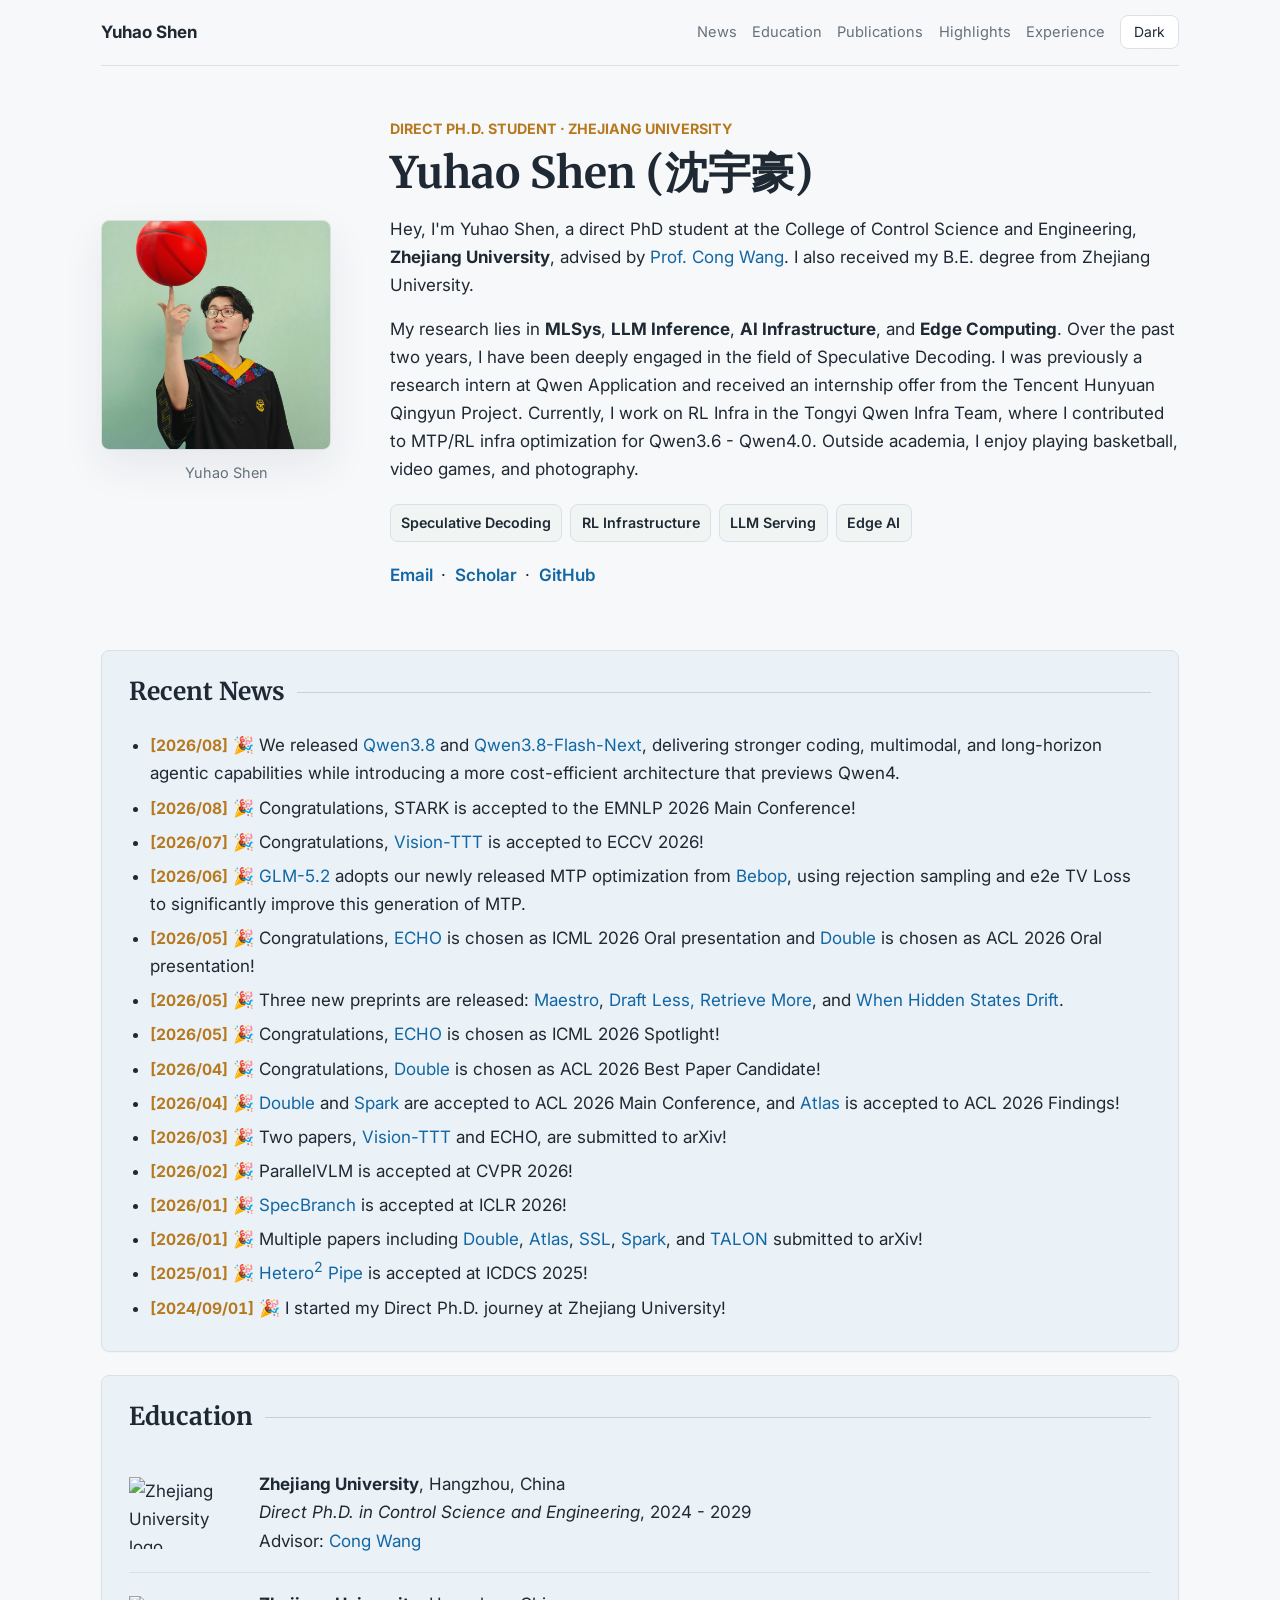
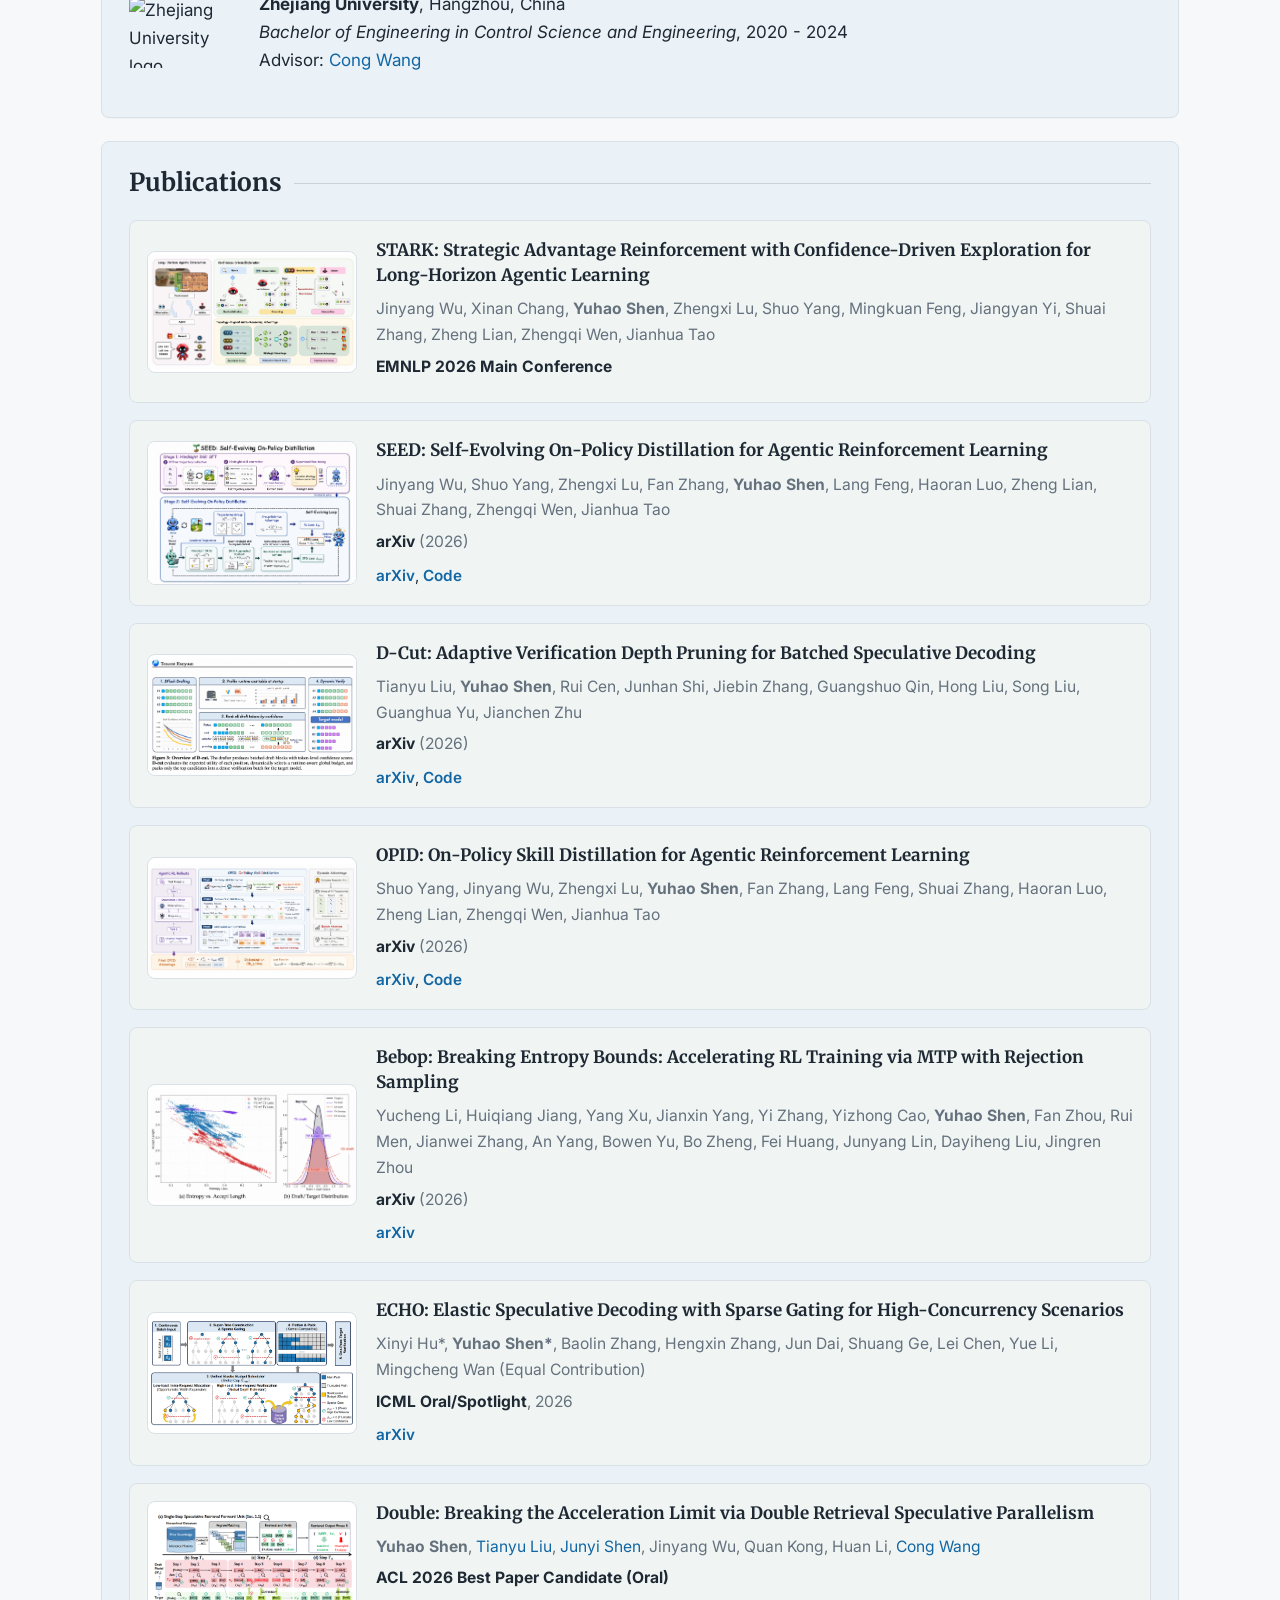
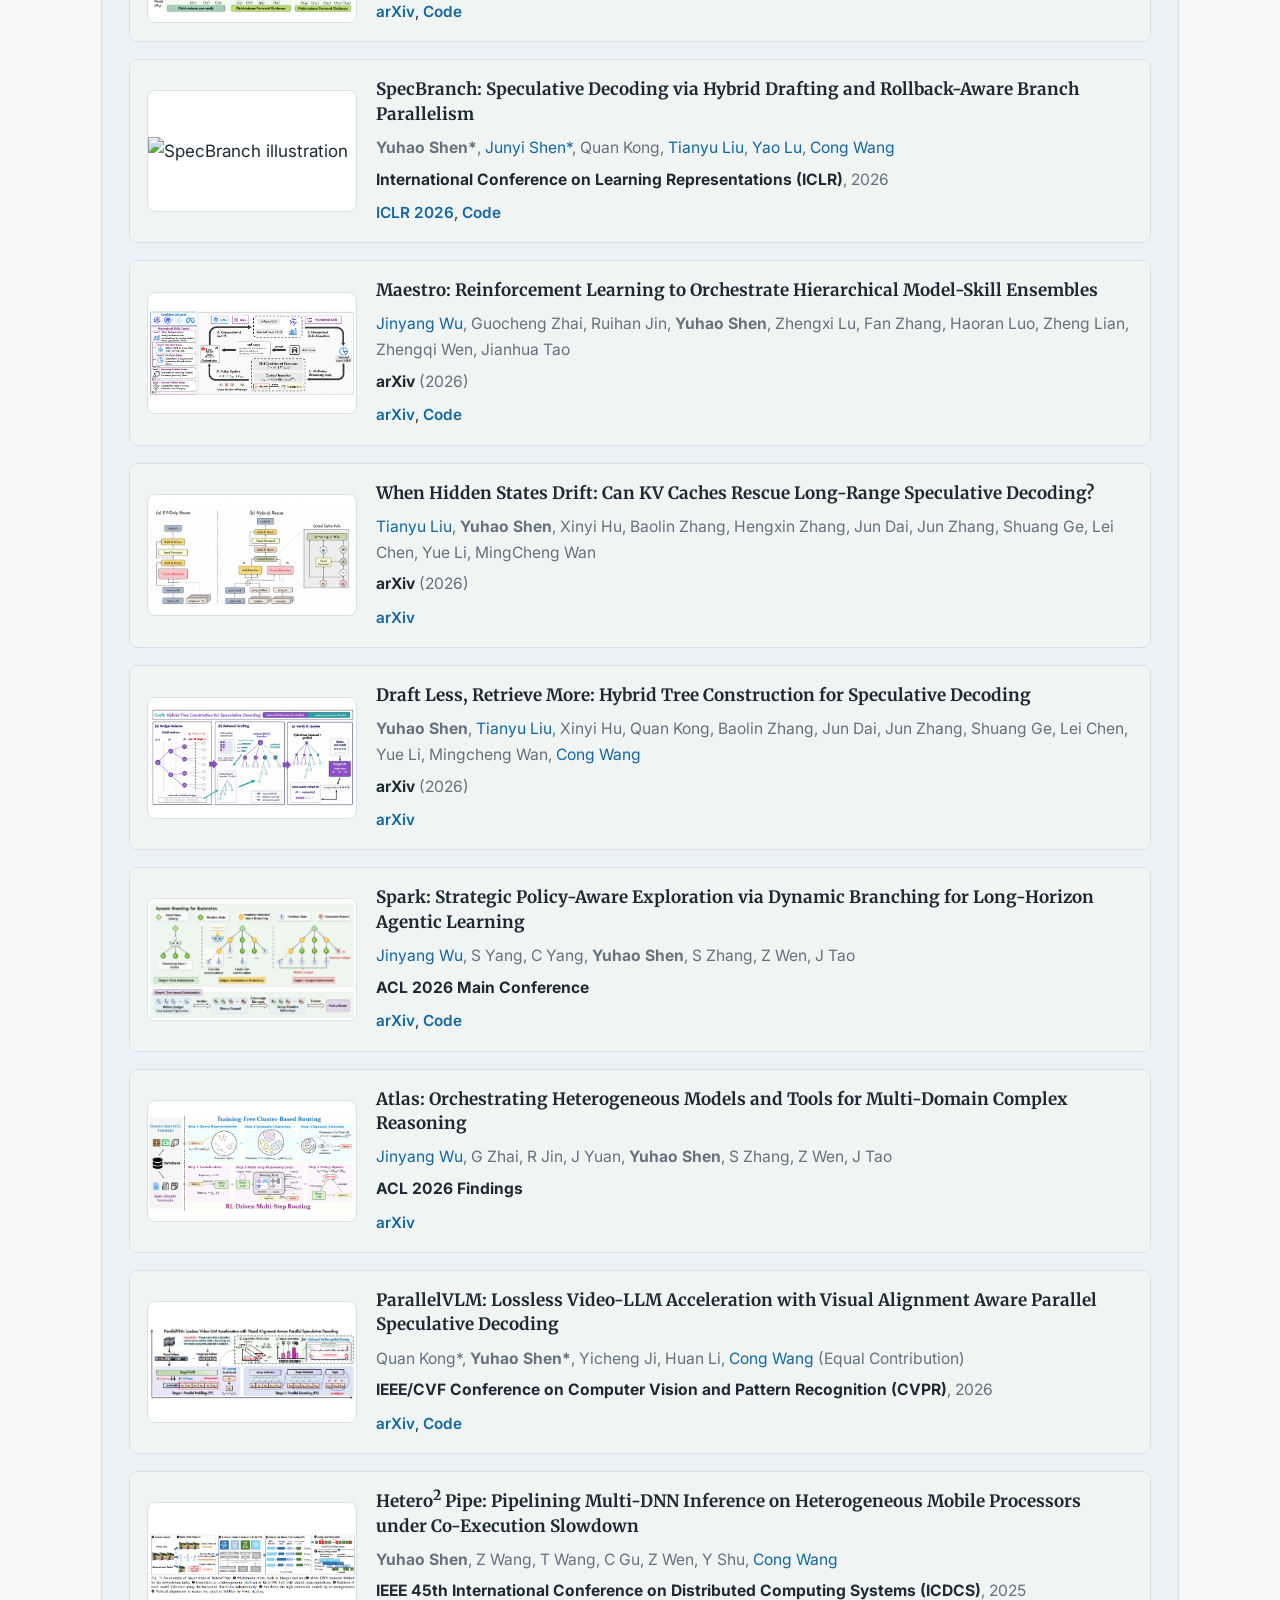
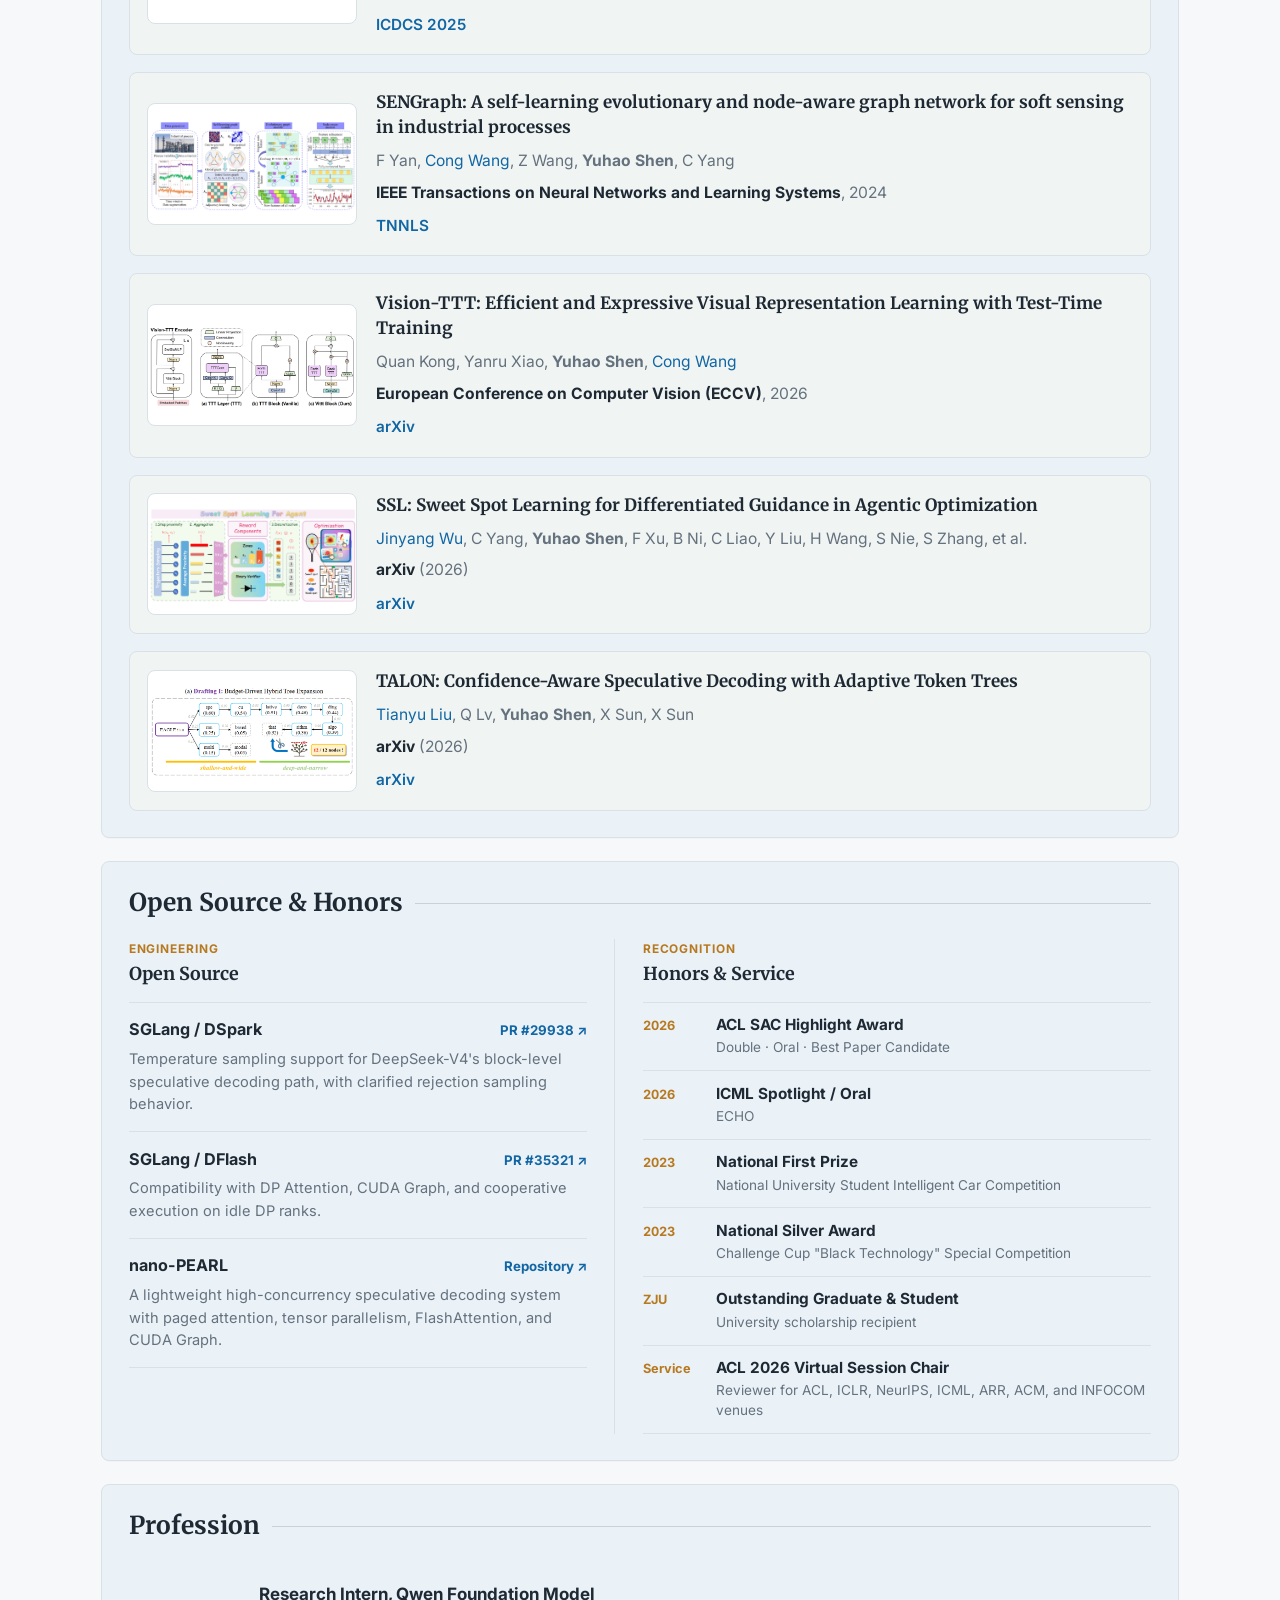
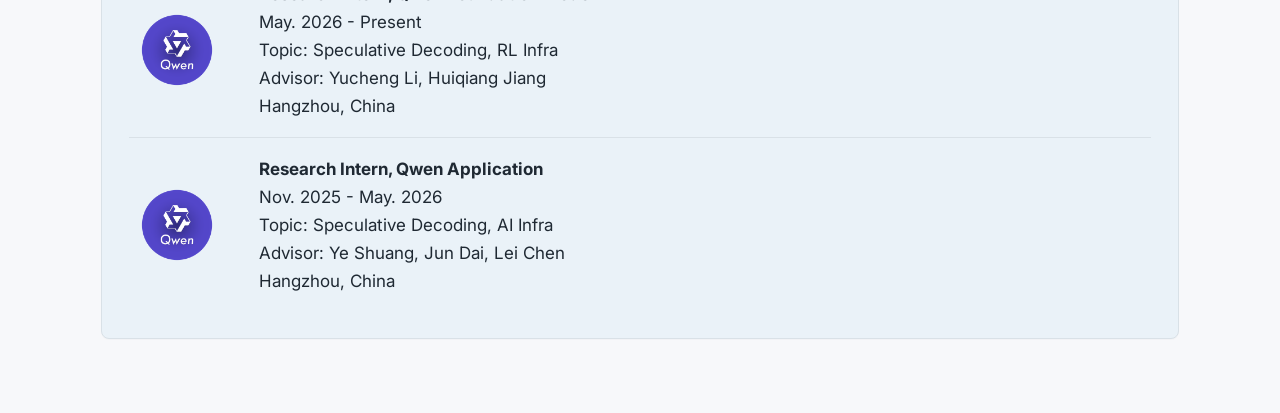
==== commit 7bcc2254: "Update index.html" ====
--- a/index.html
+++ b/index.html
@@ -73,7 +73,7 @@
 <h2 id="news-heading">Recent News</h2>
 <ul class="news-list">
 <li>
-<time datetime="2026-08-27">[2026/08]</time> 🎉 We released <a href="https://github.com/QwenLM/Qwen3.8">Qwen3.8</a> and <a href="https://qwen.ai/blog?id=qwen3.8-flash-next">Qwen3.8-Flash-Next</a>, delivering stronger coding, multimodal, and long-horizon agentic capabilities while introducing a more cost-efficient architecture that previews Qwen4. Glad to be part of this achievement!
+<time datetime="2026-08-27">[2026/08]</time> 🎉 We released <a href="https://github.com/QwenLM/Qwen3.8">Qwen3.8</a> and <a href="https://qwen.ai/blog?id=qwen3.8-flash-next">Qwen3.8-Flash-Next</a>, delivering stronger coding, multimodal, and long-horizon agentic capabilities while introducing a more cost-efficient architecture that previews Qwen4.
 </li>
 <li>
 <time datetime="2026-08-27">[2026/08]</time> 🎉 Congratulations, STARK is accepted to the EMNLP 2026 Main Conference!
--- a/style.css
+++ b/style.css
@@ -176,6 +176,7 @@
   align-items: center;
   gap: 0.75rem;
   margin: 0 0 1.2rem;
+  scroll-margin-top: 5rem;
   font-size: 1.45rem;
   line-height: 1.25;
 }
@@ -223,6 +224,7 @@
 section {
   margin: 1.35rem 0;
   padding: 1.55rem;
+  scroll-margin-top: 4.5rem;
   border: 1px solid var(--border);
   border-radius: 8px;
   background: #eaf2f8;
@@ -360,6 +362,113 @@
   font-size: 0.9rem;
 }
 
+.highlights-grid {
+  display: grid;
+  grid-template-columns: minmax(0, 0.95fr) minmax(0, 1.05fr);
+  gap: 0;
+}
+
+.highlight-group {
+  min-width: 0;
+  padding-right: 1.6rem;
+}
+
+.highlight-group + .highlight-group {
+  padding-right: 0;
+  padding-left: 1.6rem;
+  border-left: 1px solid var(--border);
+}
+
+.highlight-label {
+  margin: 0 0 0.15rem;
+  color: var(--accent);
+  font-size: 0.7rem;
+  font-weight: 700;
+  letter-spacing: 0.08em;
+  text-transform: uppercase;
+}
+
+.highlight-group h3 {
+  margin: 0 0 0.9rem;
+  font-family: "Merriweather", Georgia, serif;
+  font-size: 1.05rem;
+  line-height: 1.4;
+}
+
+.contribution-list,
+.honor-list {
+  margin: 0;
+  padding: 0;
+  border-top: 1px solid var(--border);
+}
+
+.contribution-item {
+  padding: 0.9rem 0;
+  border-bottom: 1px solid var(--border);
+}
+
+.contribution-head {
+  display: flex;
+  align-items: baseline;
+  justify-content: space-between;
+  gap: 0.8rem;
+}
+
+.contribution-head h4 {
+  margin: 0;
+  font-size: 0.95rem;
+  line-height: 1.4;
+}
+
+.contribution-head a {
+  flex: none;
+  font-size: 0.78rem;
+  font-weight: 700;
+}
+
+.contribution-item p {
+  margin: 0.35rem 0 0;
+  color: var(--muted);
+  font-size: 0.86rem;
+  line-height: 1.55;
+}
+
+.honor-list {
+  list-style: none;
+}
+
+.honor-list li {
+  display: grid;
+  grid-template-columns: 3.5rem minmax(0, 1fr);
+  gap: 0.8rem;
+  padding: 0.72rem 0;
+  border-bottom: 1px solid var(--border);
+}
+
+.honor-year {
+  color: var(--accent);
+  font-size: 0.75rem;
+  font-weight: 700;
+  font-variant-numeric: tabular-nums;
+}
+
+.honor-list strong,
+.honor-list li div span {
+  display: block;
+}
+
+.honor-list strong {
+  font-size: 0.9rem;
+  line-height: 1.35;
+}
+
+.honor-list li div span {
+  margin-top: 0.16rem;
+  color: var(--muted);
+  font-size: 0.8rem;
+  line-height: 1.45;
+}
+
 sup {
   line-height: 0;
 }
@@ -381,6 +490,10 @@
   .nav-links {
     width: 100%;
     flex-wrap: wrap;
+  }
+
+  h2 {
+    scroll-margin-top: 9rem;
   }
 
   .personal-intro {
@@ -403,6 +516,22 @@
 
   .publications .pub {
     grid-template-columns: 1fr;
+  }
+
+  .highlights-grid {
+    grid-template-columns: 1fr;
+  }
+
+  .highlight-group {
+    padding-right: 0;
+  }
+
+  .highlight-group + .highlight-group {
+    margin-top: 1.25rem;
+    padding-top: 1.25rem;
+    padding-left: 0;
+    border-top: 1px solid var(--border);
+    border-left: 0;
   }
 
   .logo-cell {
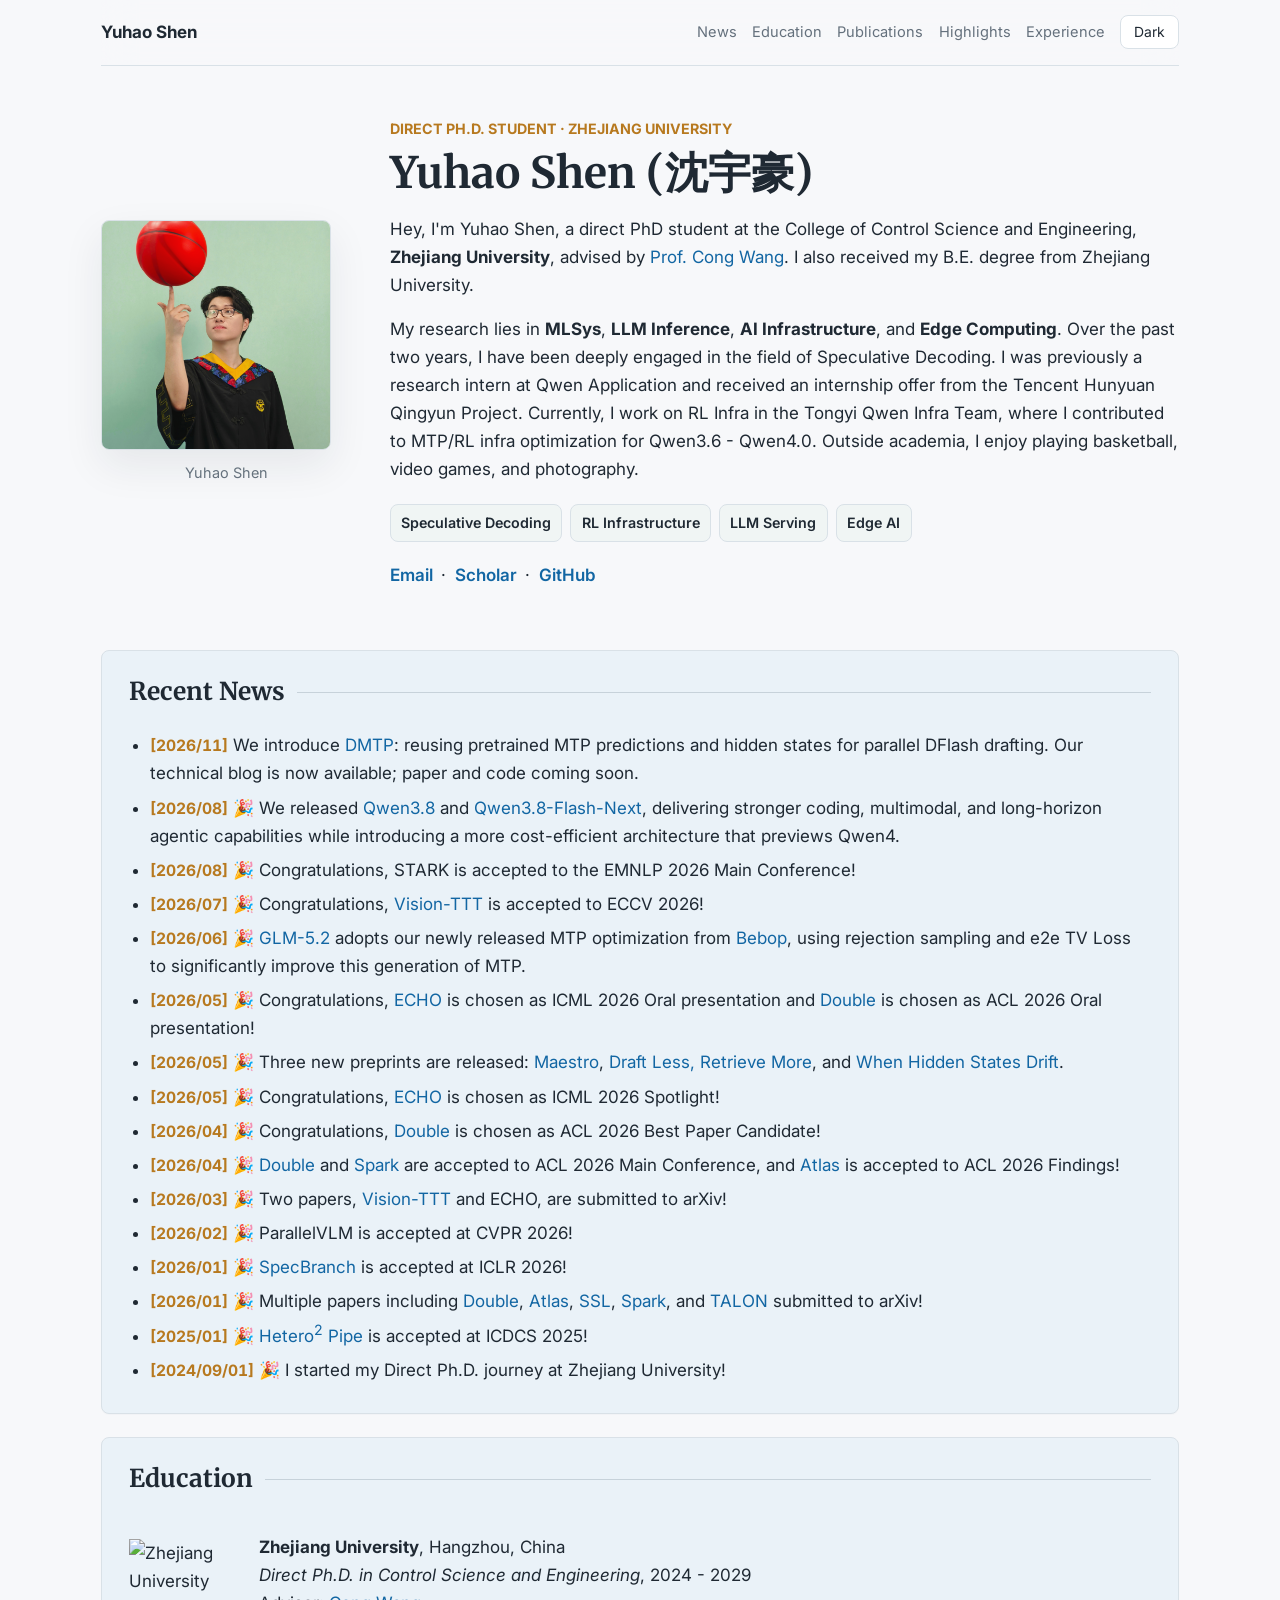
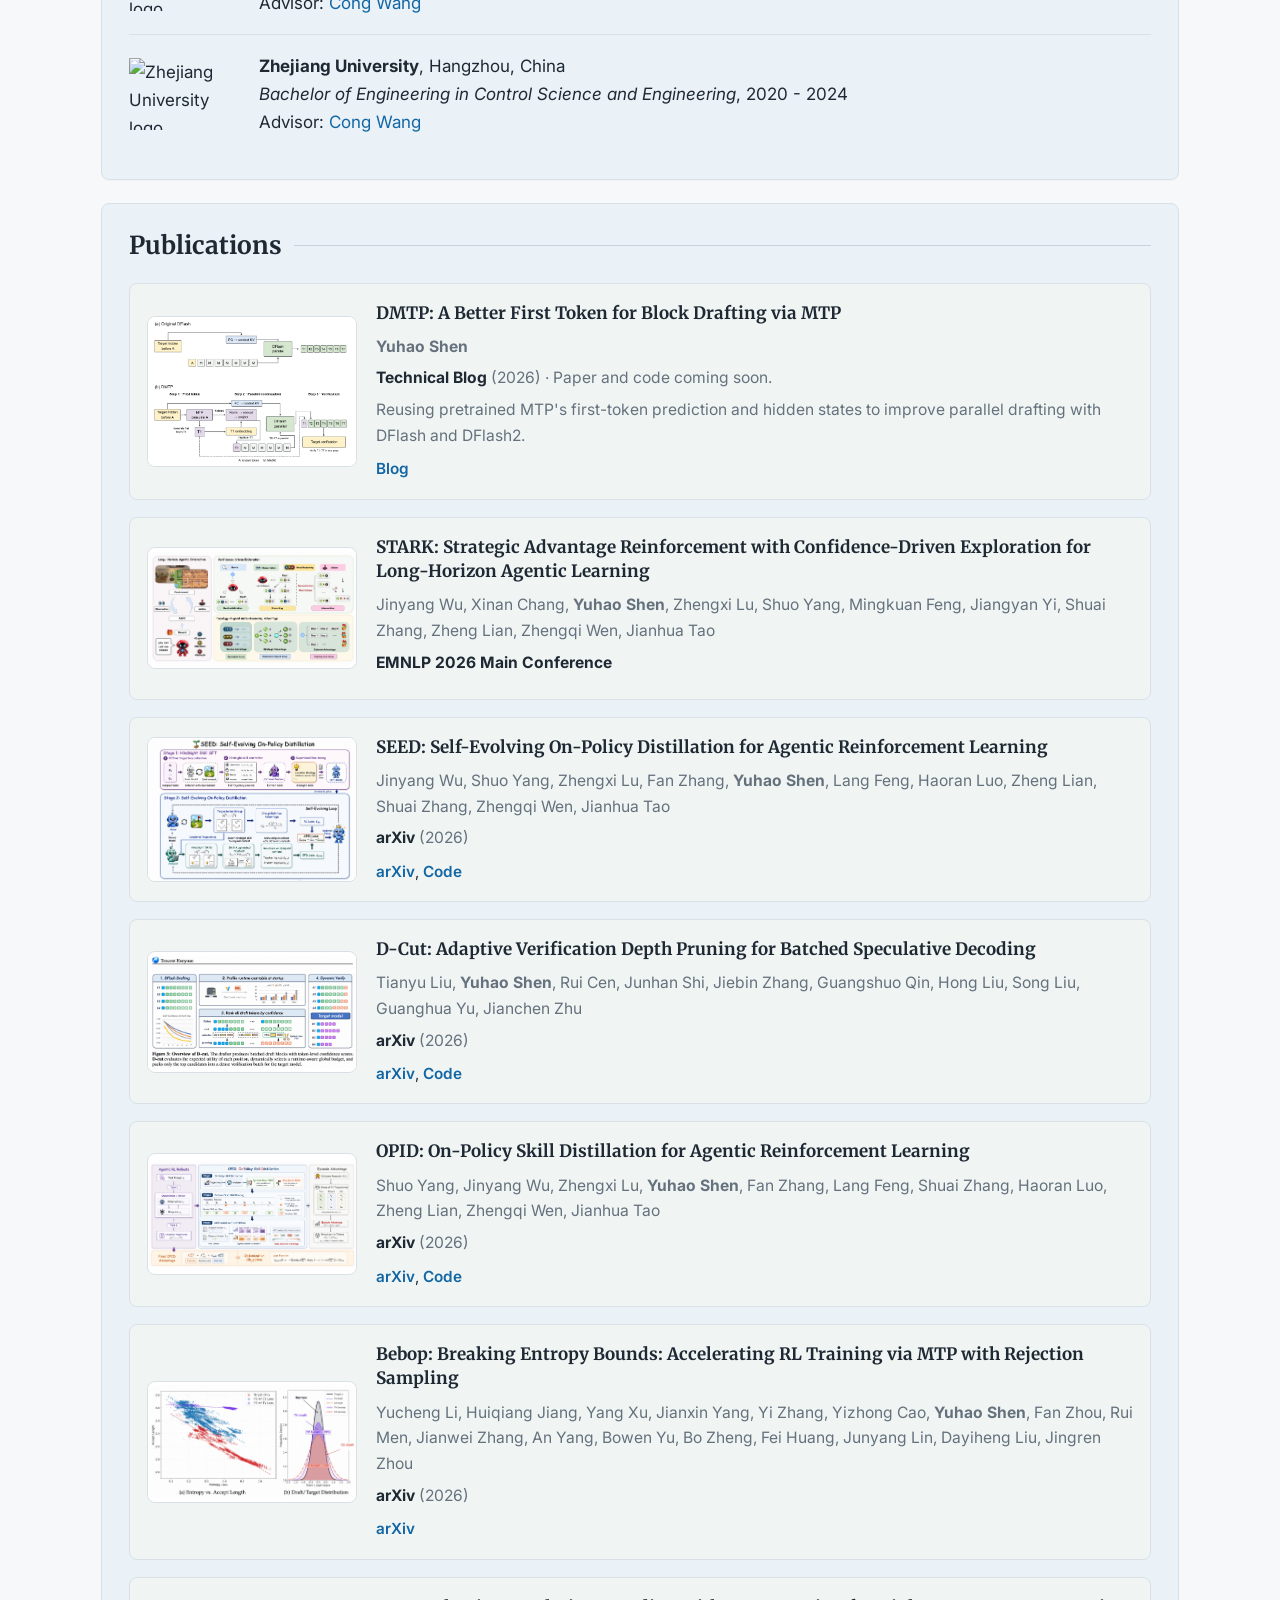
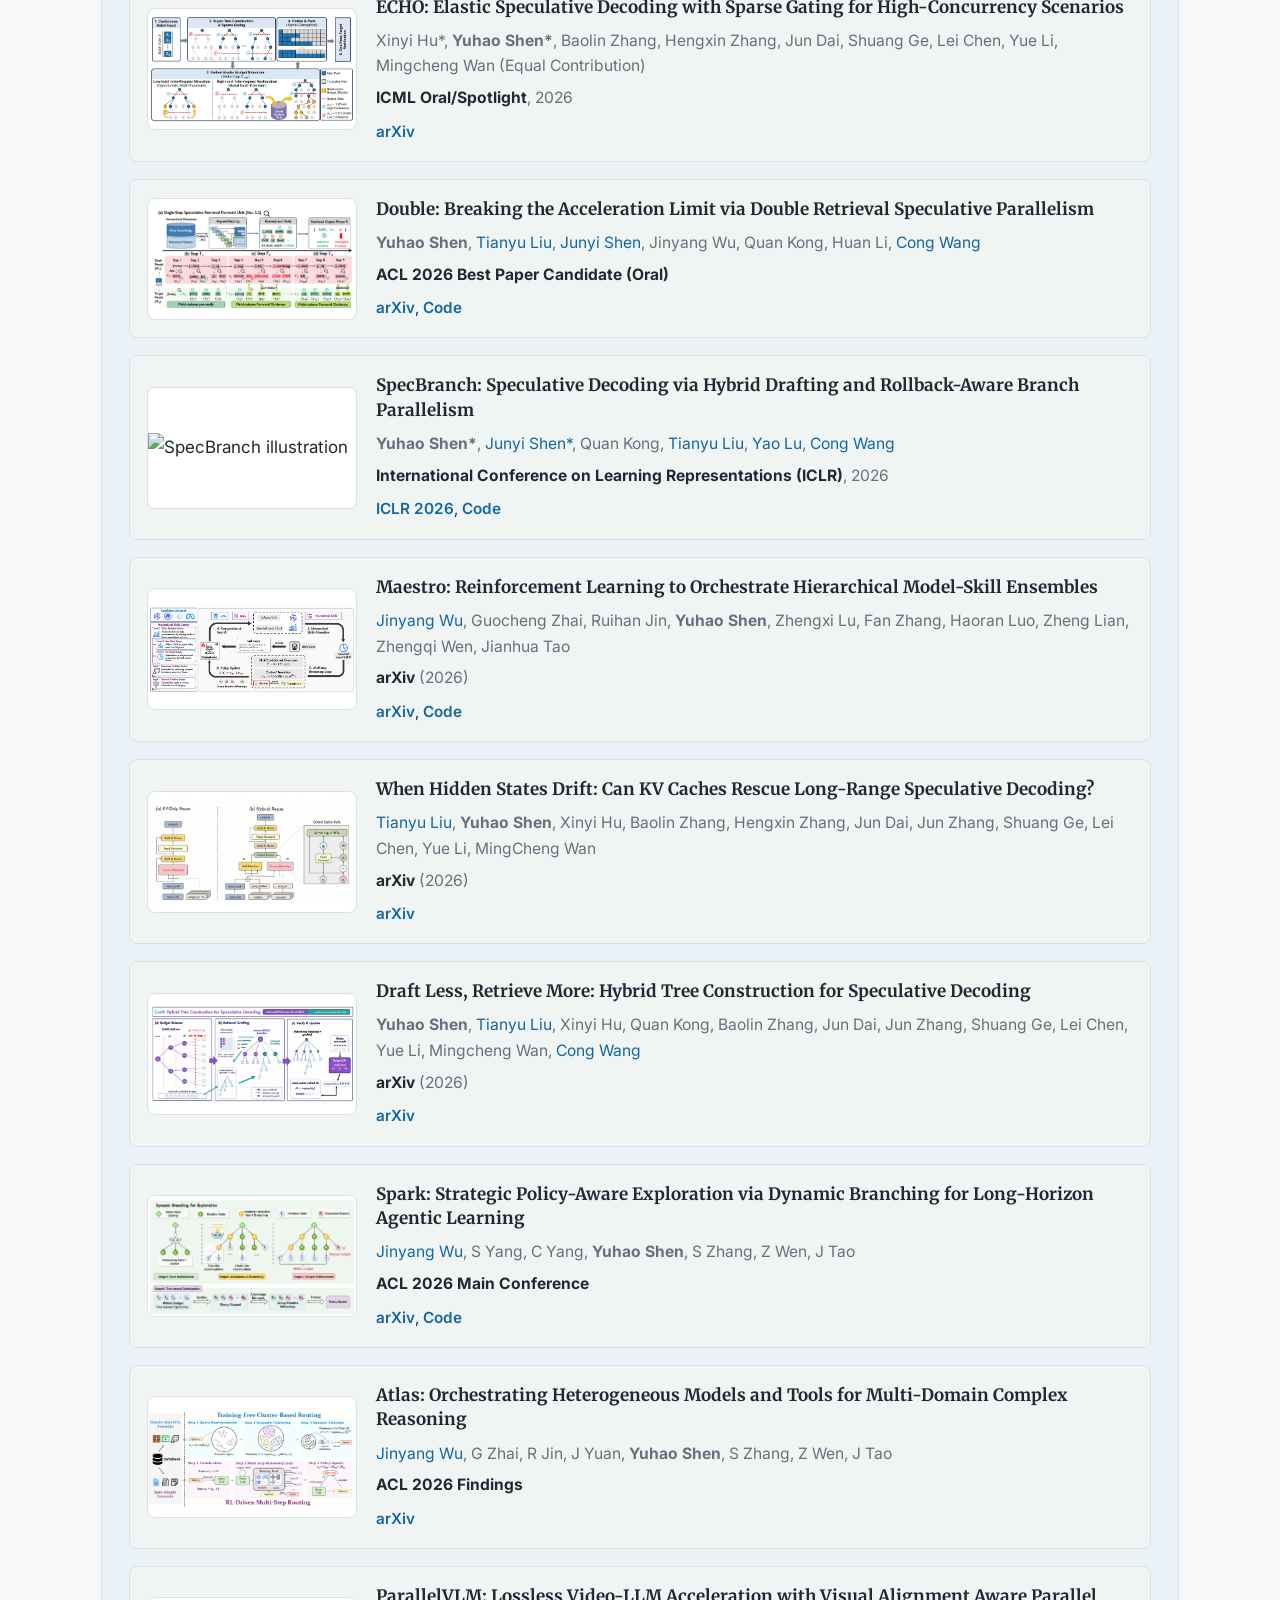
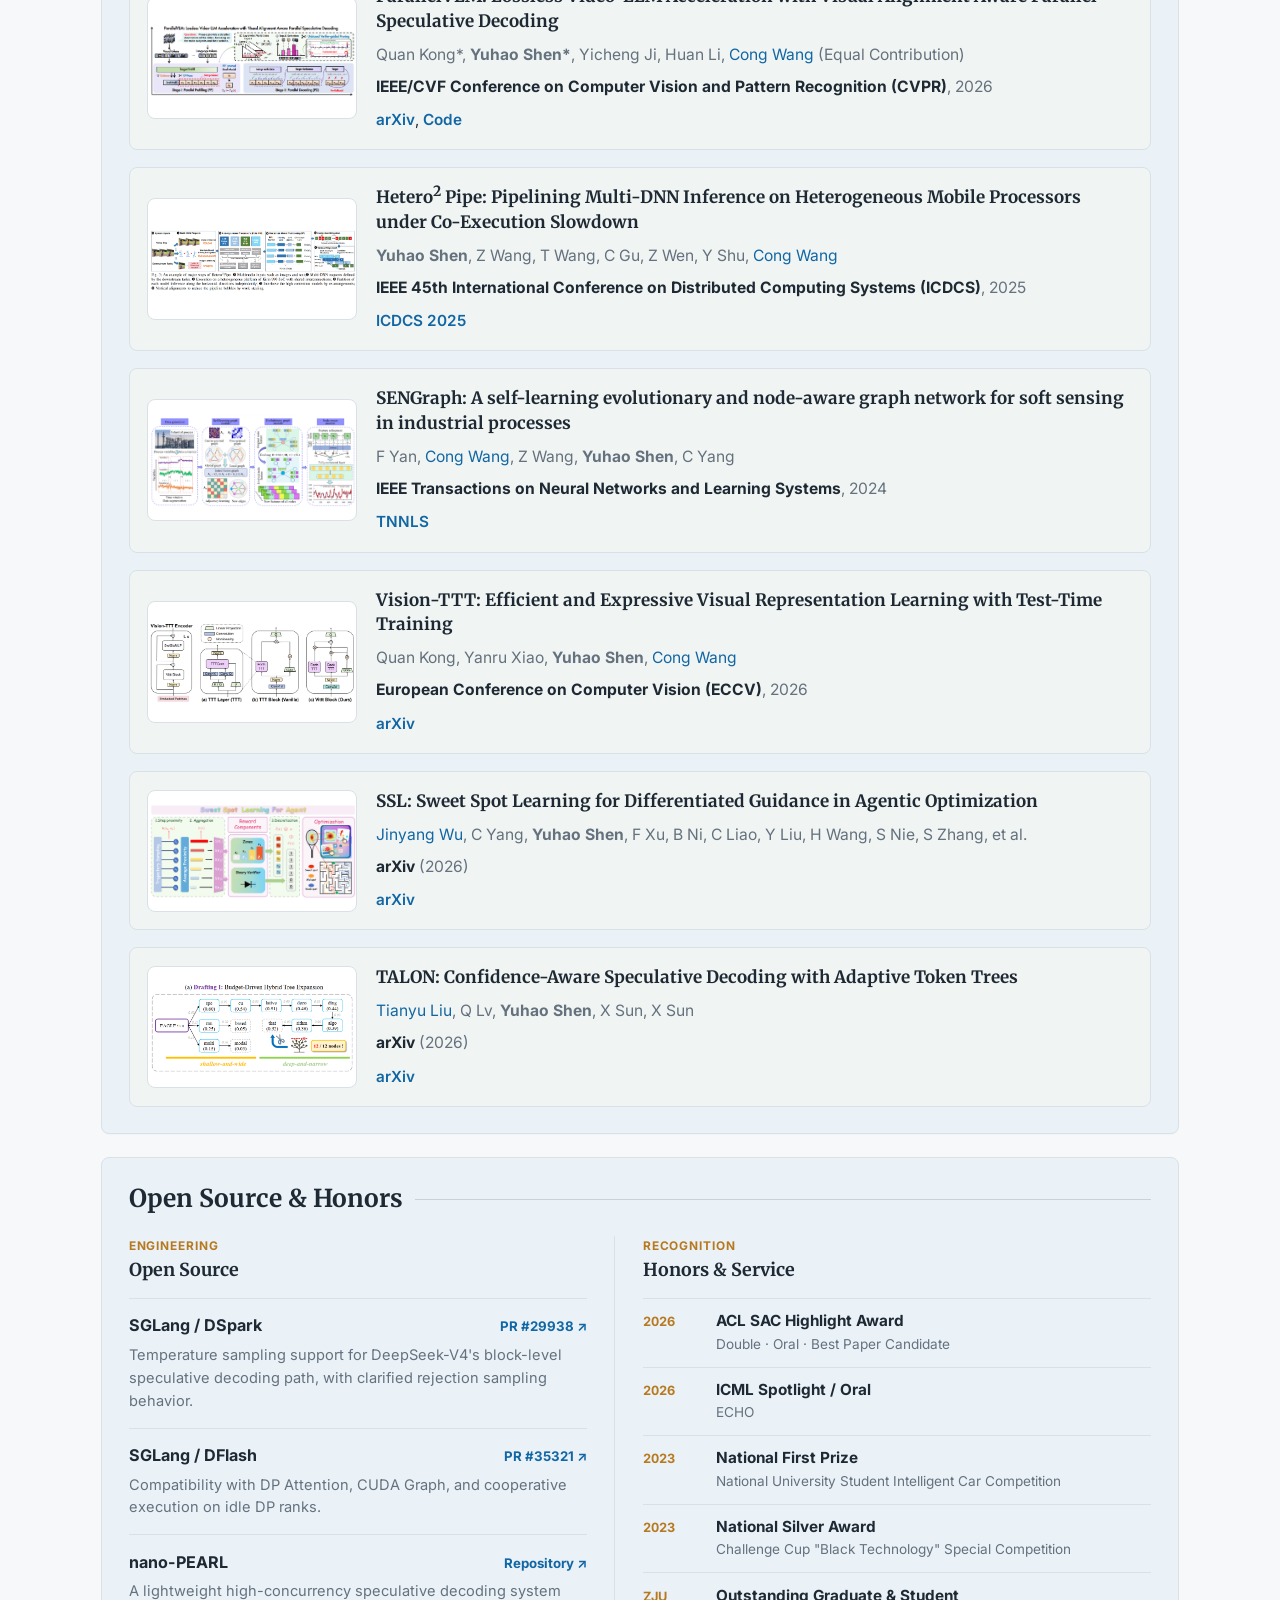
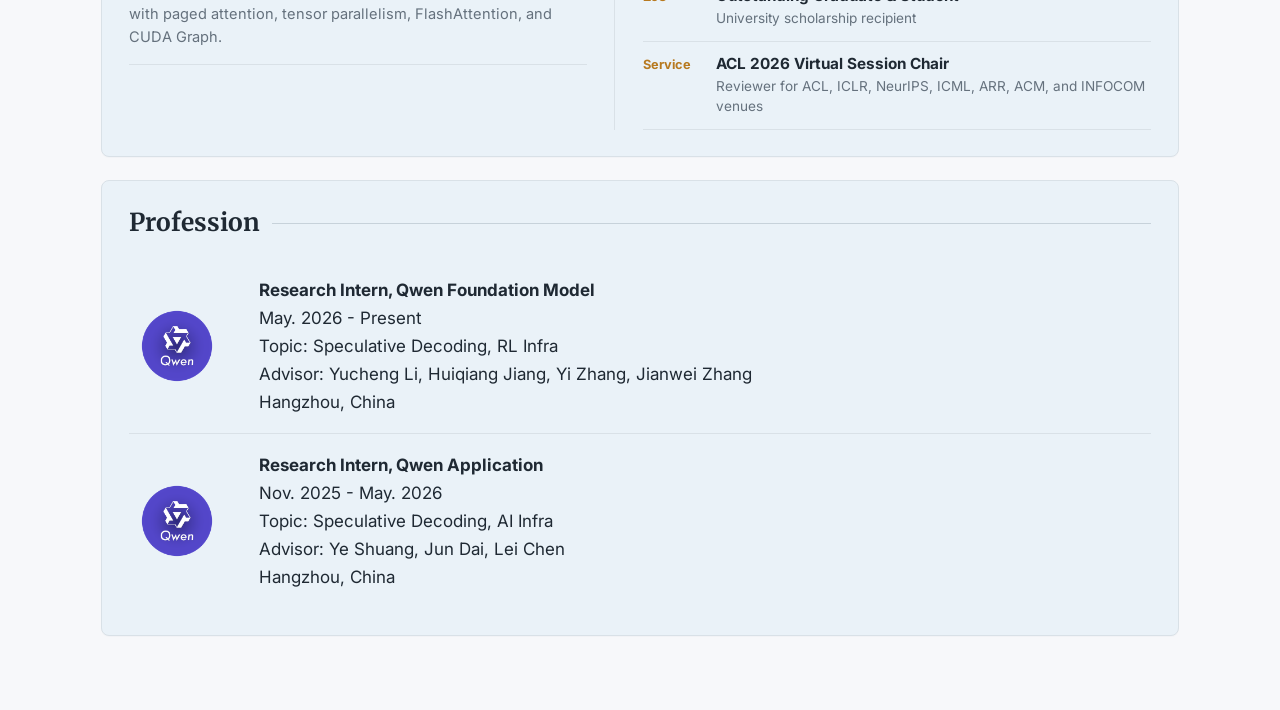
==== commit 70af779b: "Add DMTP to news and publications; update Qwen advisors Feature the DMTP technical blog at the top o" ====
--- a/index.html
+++ b/index.html
@@ -73,6 +73,9 @@
 <h2 id="news-heading">Recent News</h2>
 <ul class="news-list">
 <li>
+<time datetime="2026-11-01">[2026/11]</time> We introduce <a href="https://sylvan820.github.io/D-MTP/">DMTP</a>: reusing pretrained MTP predictions and hidden states for parallel DFlash drafting. Our technical blog is now available; paper and code coming soon.
+</li>
+<li>
 <time datetime="2026-08-27">[2026/08]</time> 🎉 We released <a href="https://github.com/QwenLM/Qwen3.8">Qwen3.8</a> and <a href="https://qwen.ai/blog?id=qwen3.8-flash-next">Qwen3.8-Flash-Next</a>, delivering stronger coding, multimodal, and long-horizon agentic capabilities while introducing a more cost-efficient architecture that previews Qwen4.
 </li>
 <li>
@@ -150,6 +153,23 @@
 
 <section class="publications" aria-labelledby="pubs-heading">
 <h2 id="pubs-heading">Publications</h2>
+
+<article class="pub">
+<div class="pub-media">
+<a href="https://sylvan820.github.io/D-MTP/" aria-label="Read the DMTP technical blog">
+<img src="pubs/dmtp.png" alt="DMTP: MTP first-token prediction and hidden-state fusion for parallel DFlash drafting" />
+</a>
+</div>
+<div class="pub-body">
+<h3 class="papertitle">
+DMTP: A Better First Token for Block Drafting via MTP
+</h3>
+<p class="authors"><strong>Yuhao Shen</strong></p>
+<p class="venue"><em>Technical Blog</em> (2026) &middot; Paper and code coming soon.</p>
+<p class="summary">Reusing pretrained MTP's first-token prediction and hidden states to improve parallel drafting with DFlash and DFlash2.</p>
+<p class="links"><a href="https://sylvan820.github.io/D-MTP/">Blog</a></p>
+</div>
+</article>
 
 <!-- ACCEPTED PAPERS -->
 <article class="pub">
@@ -534,7 +554,7 @@
 <strong>Research Intern, Qwen Foundation Model</strong><br />
 May. 2026 - Present<br />
 Topic: Speculative Decoding, RL Infra<br />
-Advisor: Yucheng Li, Huiqiang Jiang<br />
+Advisor: Yucheng Li, Huiqiang Jiang, Yi Zhang, Jianwei Zhang<br />
 Hangzhou, China
 </td>
 </tr>
